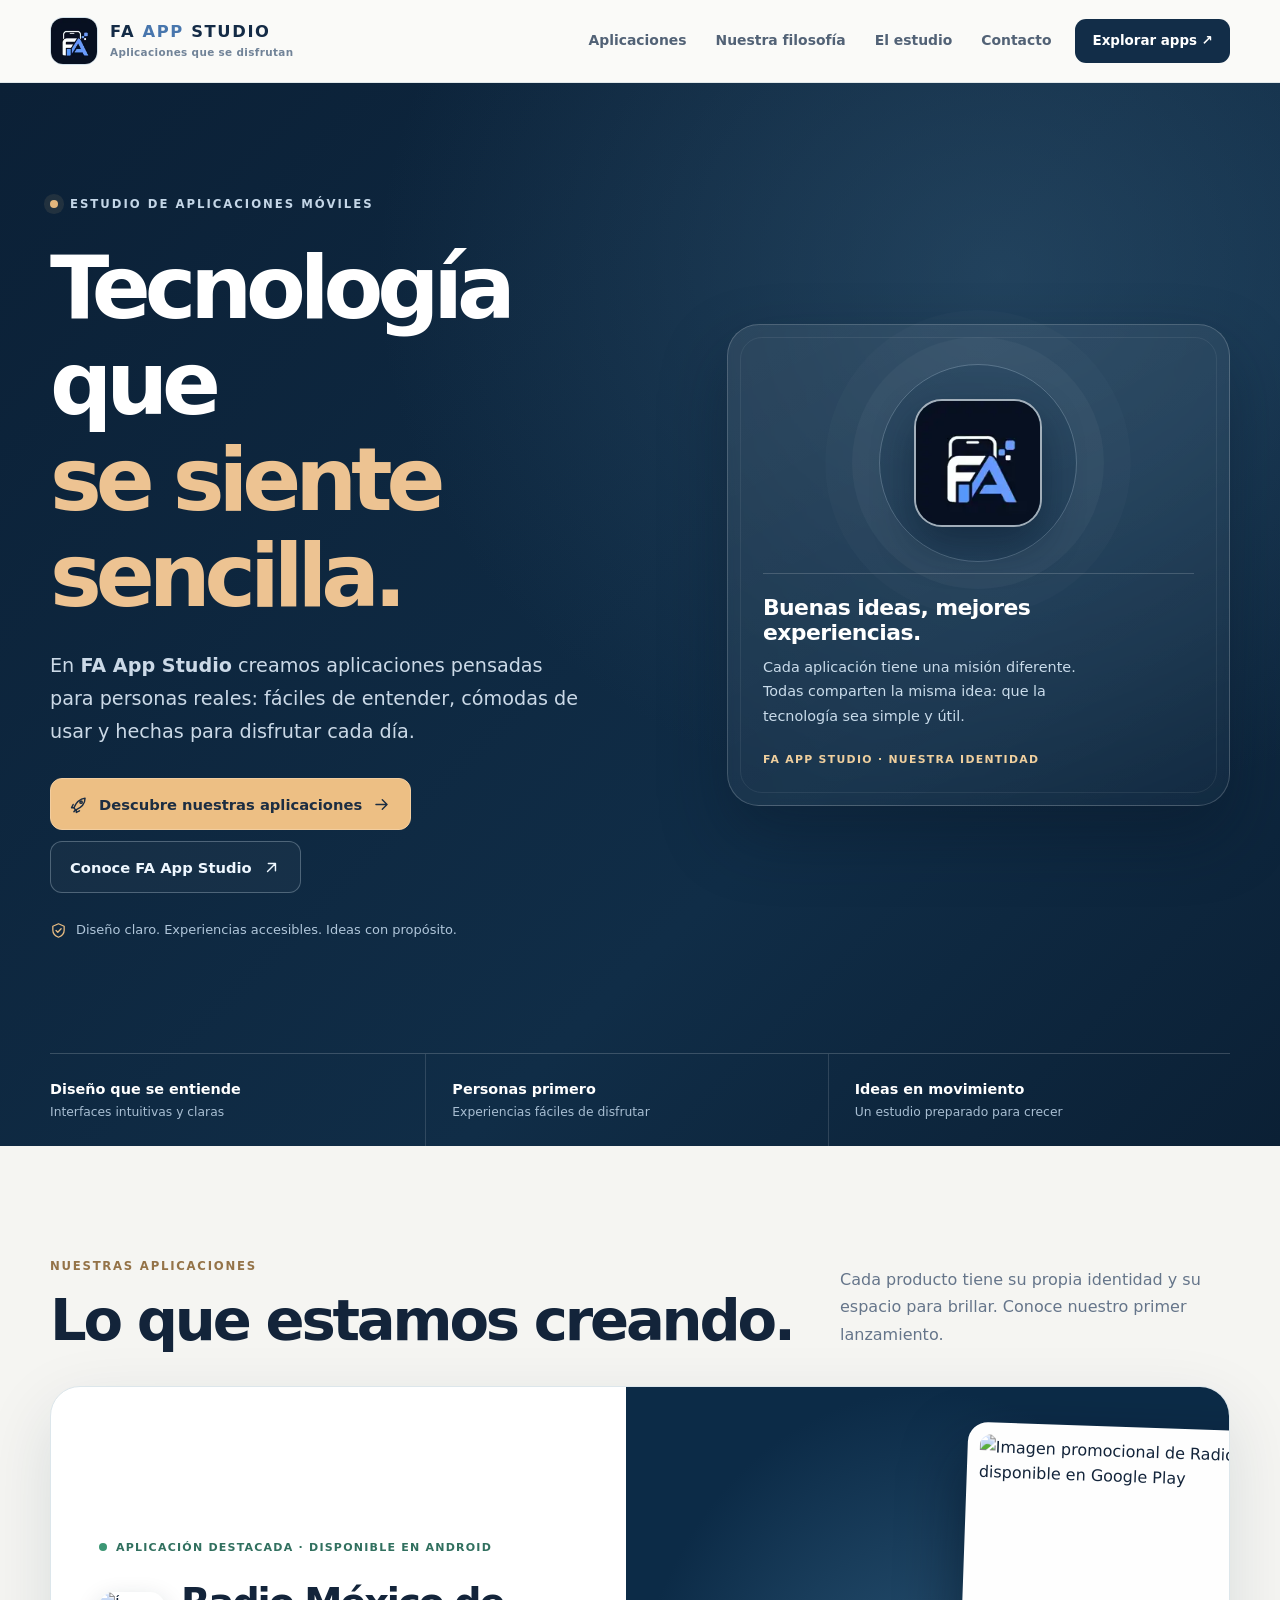
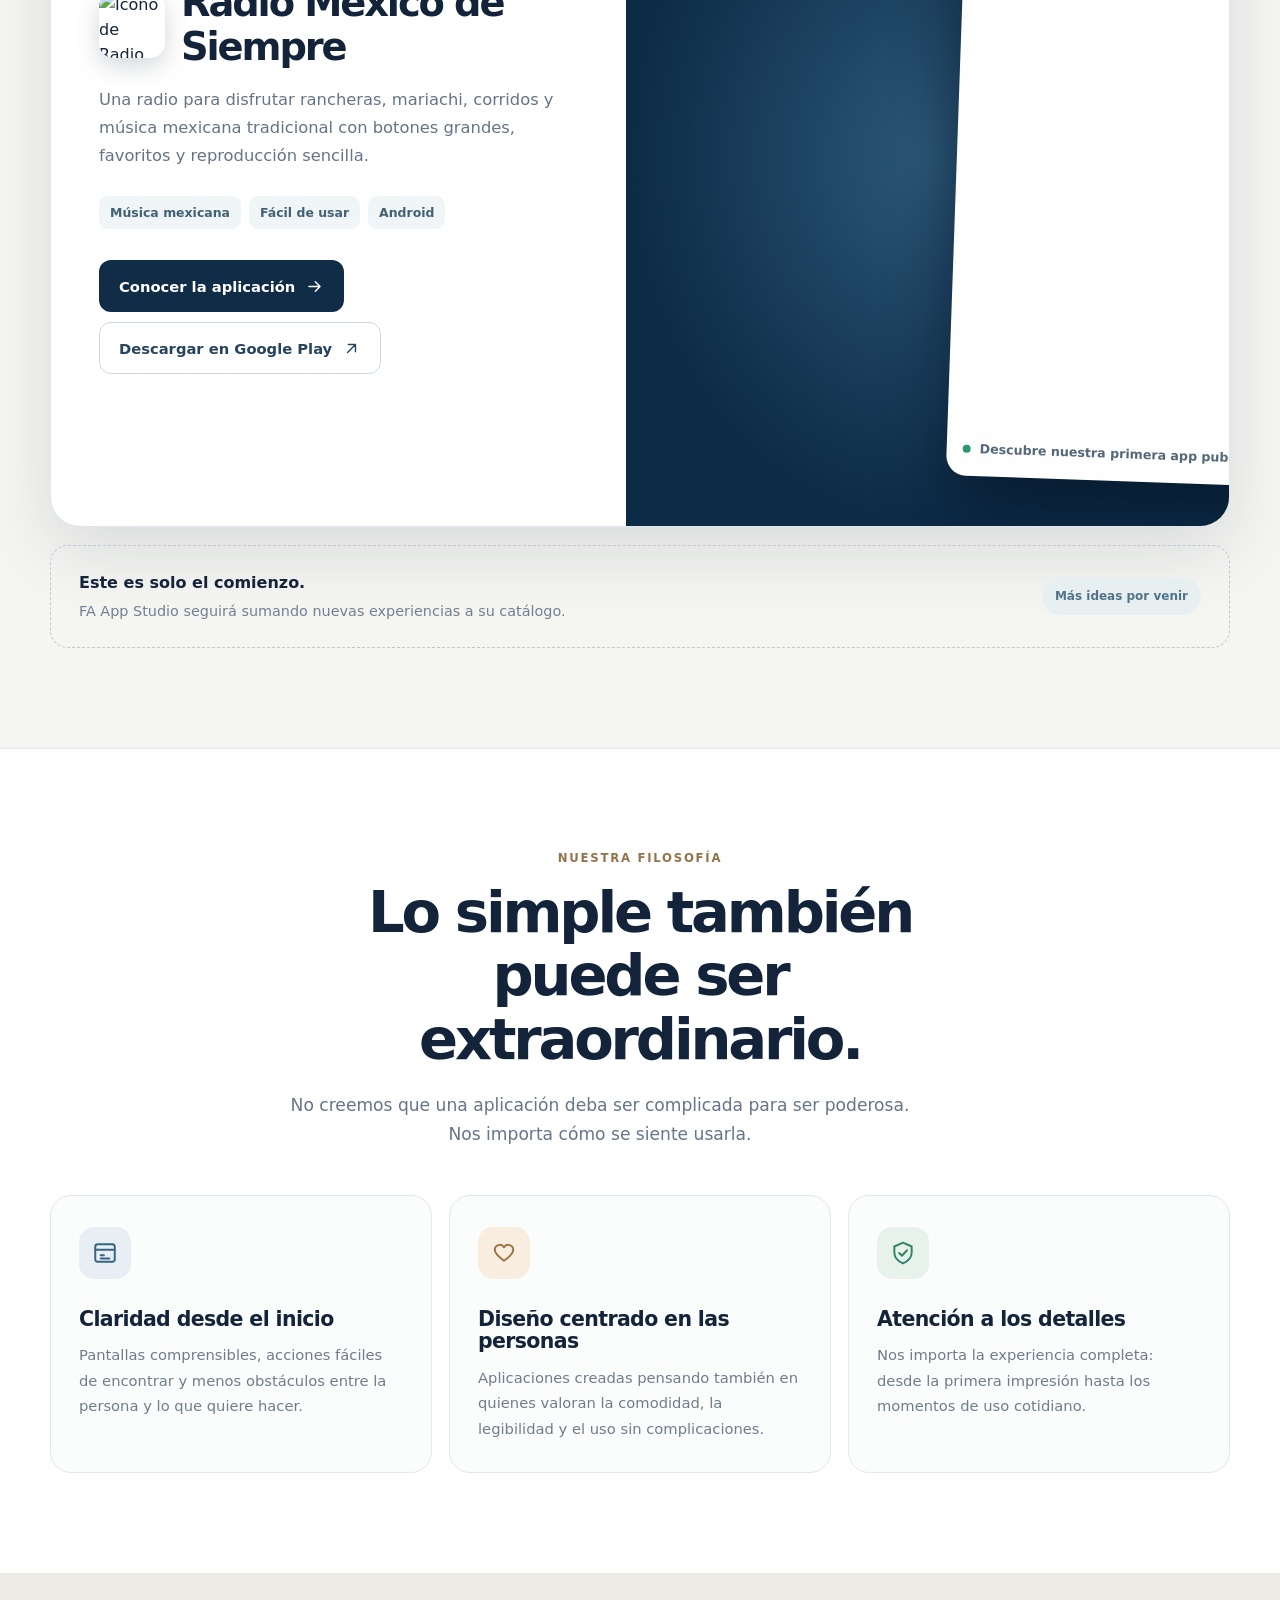
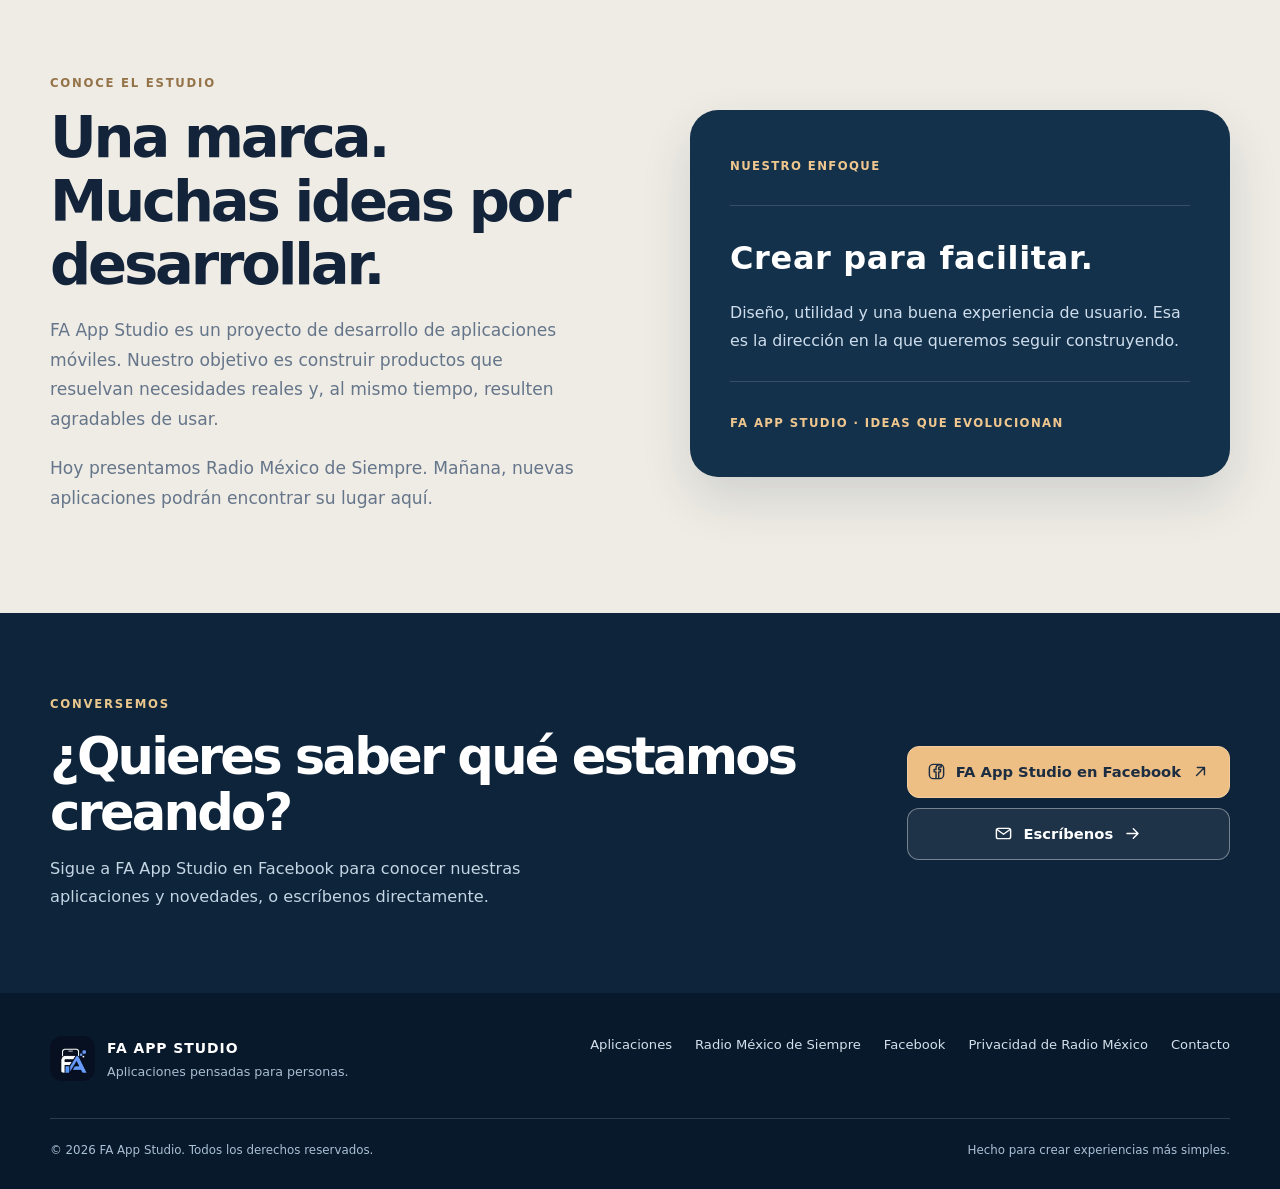
==== index.html @ 7099e883 "feat(brand): separate corporate FA App Studio homepage from dedicated Radio México landing" ====
<!doctype html>
<html lang="es">
<head>
<meta charset="utf-8">
<meta name="viewport" content="width=device-width,initial-scale=1">
<meta name="theme-color" content="#0b2036">
<meta name="color-scheme" content="light">
<meta name="robots" content="index,follow">
<meta name="author" content="FA App Studio">
<meta name="description" content="FA App Studio crea aplicaciones móviles sencillas, accesibles y útiles. Conoce nuestra marca y descubre Radio México de Siempre, nuestra primera aplicación destacada para Android.">
<meta name="keywords" content="FA App Studio, desarrollo de aplicaciones, aplicaciones Android, Radio México de Siempre, apps sencillas, diseño de aplicaciones">
<link rel="canonical" href="https://faappstudio.github.io/">
<link rel="icon" href="/assets/fa-app-studio-logo.webp" type="image/webp">
<link rel="preconnect" href="https://play-lh.googleusercontent.com" crossorigin>
<link rel="stylesheet" href="/assets/studio.css">
<meta property="og:type" content="website">
<meta property="og:site_name" content="FA App Studio">
<meta property="og:locale" content="es_CL">
<meta property="og:title" content="FA App Studio · Aplicaciones pensadas para personas">
<meta property="og:description" content="Creamos aplicaciones sencillas, útiles y agradables de usar. Descubre nuestro estudio y sus proyectos.">
<meta property="og:url" content="https://faappstudio.github.io/">
<meta property="og:image" content="https://faappstudio.github.io/assets/fa-app-studio-logo.webp">
<meta property="og:image:alt" content="Logo oficial de FA App Studio">
<meta name="twitter:card" content="summary">
<meta name="twitter:title" content="FA App Studio · Aplicaciones pensadas para personas">
<meta name="twitter:description" content="Aplicaciones móviles diseñadas para simplificar la vida. Conoce nuestros productos.">
<title>FA App Studio | Aplicaciones pensadas para personas</title>
<script type="application/ld+json">{"@context":"https://schema.org","@graph":[{"@type":"Organization","@id":"https://faappstudio.github.io/#organization","name":"FA App Studio","url":"https://faappstudio.github.io/","logo":"https://faappstudio.github.io/assets/fa-app-studio-logo.webp","email":"faappstudio@gmail.com","sameAs":["https://www.facebook.com/people/FA-App-Studio/61595522407823/"]},{"@type":"WebSite","name":"FA App Studio","url":"https://faappstudio.github.io/","publisher":{"@id":"https://faappstudio.github.io/#organization"}},{"@type":"MobileApplication","name":"Radio México de Siempre","url":"https://faappstudio.github.io/radio-mexico-de-siempre/","downloadUrl":"https://play.google.com/store/apps/details?id=cl.rancherasfacil.app","operatingSystem":"Android","applicationCategory":"MusicApplication","author":{"@id":"https://faappstudio.github.io/#organization"}}]}</script>
</head>
<body>
<a href="#contenido" class="skip">Saltar al contenido</a>
<header class="site-header">
  <div class="shell header-inner">
    <a class="brand" href="/" aria-label="FA App Studio, inicio">
      <img class="brand-icon" src="/assets/fa-app-studio-logo.webp" width="48" height="48" fetchpriority="high" alt="">
      <span class="brand-name">FA <b>APP</b> STUDIO<small>Aplicaciones que se disfrutan</small></span>
    </a>
    <nav class="menu" aria-label="Navegación principal">
      <a href="#aplicaciones">Aplicaciones</a><a href="#valores">Nuestra filosofía</a><a href="#estudio">El estudio</a><a href="#contacto">Contacto</a>
    </nav>
    <a class="header-button" href="#aplicaciones">Explorar apps ↗</a>
  </div>
</header>
<main id="contenido">
<section class="hero" aria-labelledby="hero-title">
  <div class="shell hero-grid">
    <div>
      <div class="eyebrow"><span aria-hidden="true"></span> ESTUDIO DE APLICACIONES MÓVILES</div>
      <h1 id="hero-title">Tecnología que <em>se siente sencilla.</em></h1>
      <p class="hero-lead">En <strong>FA App Studio</strong> creamos aplicaciones pensadas para personas reales: fáciles de entender, cómodas de usar y hechas para disfrutar cada día.</p>
      <div class="hero-buttons">
        <a class="button button-gold" href="#aplicaciones"><svg viewBox="0 0 24 24" aria-hidden="true" fill="none" stroke="currentColor" stroke-width="1.8" stroke-linecap="round" stroke-linejoin="round"><path d="M5 16c3-7 7-11 14-12 0 7-5 12-12 15L5 16Z"/><circle cx="14" cy="9" r="1.5"/><path d="m7 19-2 2M5 16 2 16l2-4m4 7 0 3 4-2"/></svg> Descubre nuestras aplicaciones <svg viewBox="0 0 24 24" aria-hidden="true" fill="none" stroke="currentColor" stroke-width="1.8" stroke-linecap="round" stroke-linejoin="round"><path d="M5 12h14m-6-6 6 6-6 6"/></svg></a>
        <a class="button button-ghost" href="#estudio">Conoce FA App Studio <svg viewBox="0 0 24 24" aria-hidden="true" fill="none" stroke="currentColor" stroke-width="1.8" stroke-linecap="round" stroke-linejoin="round"><path d="M7 17 17 7M8 7h9v9"/></svg></a>
      </div>
      <div class="hero-footnote"><svg viewBox="0 0 24 24" aria-hidden="true" fill="none" stroke="currentColor" stroke-width="1.8" stroke-linecap="round" stroke-linejoin="round"><path d="M12 2.5 20 6v5.5c0 4.5-3 7.9-8 10-5-2.1-8-5.5-8-10V6l8-3.5Z"/><path d="m8.5 12 2.5 2.5 4.7-5"/></svg> Diseño claro. Experiencias accesibles. Ideas con propósito.</div>
    </div>
    <div class="signature-card">
      <div class="signature-motif"><img src="/assets/fa-app-studio-logo.webp" width="128" height="128" alt="Logotipo oficial de FA App Studio"></div>
      <div class="signature-line"></div>
      <h2>Buenas ideas, mejores experiencias.</h2>
      <p>Cada aplicación tiene una misión diferente. Todas comparten la misma idea: que la tecnología sea simple y útil.</p>
      <span class="signature-label">FA APP STUDIO · NUESTRA IDENTIDAD</span>
    </div>
  </div>
  <div class="shell stats-bar" aria-label="Nuestra propuesta">
    <div class="stat"><b>Diseño que se entiende</b><small>Interfaces intuitivas y claras</small></div>
    <div class="stat"><b>Personas primero</b><small>Experiencias fáciles de disfrutar</small></div>
    <div class="stat"><b>Ideas en movimiento</b><small>Un estudio preparado para crecer</small></div>
  </div>
</section>
<section class="section" id="aplicaciones" aria-labelledby="apps-title">
  <div class="shell">
    <div class="apps-head">
      <div><span class="section-kicker">Nuestras aplicaciones</span><h2 class="section-title" id="apps-title">Lo que estamos creando.</h2></div>
      <p class="section-lead">Cada producto tiene su propia identidad y su espacio para brillar. Conoce nuestro primer lanzamiento.</p>
    </div>
    <article class="app-feature" aria-labelledby="radio-title">
      <div class="app-feature-copy">
        <span class="app-label">Aplicación destacada · Disponible en Android</span>
        <div class="app-heading"><img src="https://play-lh.googleusercontent.com/0Pzi9viFcpTtmi1oC8Kt0mcisMkskQ_d4C3DXLcQLcs7gzKYjn7hbidqSkML6eogBOApt_0C9tiRknqLq5o8=w240-h480-rw" width="66" height="66" alt="Ícono de Radio México de Siempre"><h3 id="radio-title">Radio México de Siempre</h3></div>
        <p>Una radio para disfrutar rancheras, mariachi, corridos y música mexicana tradicional con botones grandes, favoritos y reproducción sencilla.</p>
        <div class="app-tags"><span>Música mexicana</span><span>Fácil de usar</span><span>Android</span></div>
        <div class="app-actions">
          <a class="button button-dark" href="/radio-mexico-de-siempre/" aria-label="Conocer la página de Radio México de Siempre">Conocer la aplicación <svg viewBox="0 0 24 24" aria-hidden="true" fill="none" stroke="currentColor" stroke-width="1.8" stroke-linecap="round" stroke-linejoin="round"><path d="M5 12h14m-6-6 6 6-6 6"/></svg></a>
          <a class="button button-outline" href="https://play.google.com/store/apps/details?id=cl.rancherasfacil.app" target="_blank" rel="noopener noreferrer">Descargar en Google Play <svg viewBox="0 0 24 24" aria-hidden="true" fill="none" stroke="currentColor" stroke-width="1.8" stroke-linecap="round" stroke-linejoin="round"><path d="M7 17 17 7M8 7h9v9"/></svg></a>
        </div>
      </div>
      <div class="app-feature-media">
        <div class="app-screen">
          <img src="https://play-lh.googleusercontent.com/xFhhs1h_kBGgdxskFVnUC1KrjgUpOELKg52P15DSilA7-au7HioYkJybk9jdbbI28Is9GPd6T6lDofG9xXLcyA=w1052-h592-rw" alt="Imagen promocional de Radio México de Siempre disponible en Google Play" width="1052" height="592">
          <div class="app-screen-bottom"><span aria-hidden="true"></span><p>Descubre nuestra primera app publicada</p></div>
        </div>
      </div>
    </article>
    <div class="portfolio-next"><div><strong>Este es solo el comienzo.</strong><p>FA App Studio seguirá sumando nuevas experiencias a su catálogo.</p></div><span>Más ideas por venir</span></div>
  </div>
</section>
<section class="section values" id="valores" aria-labelledby="values-title">
  <div class="shell">
    <div class="values-head"><span class="section-kicker">Nuestra filosofía</span><h2 class="section-title" id="values-title">Lo simple también puede ser extraordinario.</h2><p class="section-lead">No creemos que una aplicación deba ser complicada para ser poderosa. Nos importa cómo se siente usarla.</p></div>
    <div class="value-grid">
      <article class="value"><span class="value-icon"><svg viewBox="0 0 24 24" aria-hidden="true" fill="none" stroke="currentColor" stroke-width="1.8" stroke-linecap="round" stroke-linejoin="round"><rect x="3" y="4" width="18" height="16" rx="2.3"/><path d="M3 9h18M8 14h3m-3 3h8"/></svg></span><h3>Claridad desde el inicio</h3><p>Pantallas comprensibles, acciones fáciles de encontrar y menos obstáculos entre la persona y lo que quiere hacer.</p></article>
      <article class="value"><span class="value-icon"><svg viewBox="0 0 24 24" aria-hidden="true" fill="none" stroke="currentColor" stroke-width="1.8" stroke-linecap="round" stroke-linejoin="round"><path d="M20.5 9.1c0 4.2-8.5 10-8.5 10S3.5 13.3 3.5 9.1a4.6 4.6 0 0 1 8.5-2.4 4.6 4.6 0 0 1 8.5 2.4Z"/></svg></span><h3>Diseño centrado en las personas</h3><p>Aplicaciones creadas pensando también en quienes valoran la comodidad, la legibilidad y el uso sin complicaciones.</p></article>
      <article class="value"><span class="value-icon"><svg viewBox="0 0 24 24" aria-hidden="true" fill="none" stroke="currentColor" stroke-width="1.8" stroke-linecap="round" stroke-linejoin="round"><path d="M12 2.5 20 6v5.5c0 4.5-3 7.9-8 10-5-2.1-8-5.5-8-10V6l8-3.5Z"/><path d="m8.5 12 2.5 2.5 4.7-5"/></svg></span><h3>Atención a los detalles</h3><p>Nos importa la experiencia completa: desde la primera impresión hasta los momentos de uso cotidiano.</p></article>
    </div>
  </div>
</section>
<section class="section about" id="estudio" aria-labelledby="about-title">
  <div class="shell about-grid">
    <div>
      <span class="section-kicker">Conoce el estudio</span>
      <h2 class="section-title" id="about-title">Una marca. Muchas ideas por desarrollar.</h2>
      <p class="section-lead">FA App Studio es un proyecto de desarrollo de aplicaciones móviles. Nuestro objetivo es construir productos que resuelvan necesidades reales y, al mismo tiempo, resulten agradables de usar.</p>
      <p class="section-lead">Hoy presentamos Radio México de Siempre. Mañana, nuevas aplicaciones podrán encontrar su lugar aquí.</p>
    </div>
    <div class="about-panel"><small>NUESTRO ENFOQUE</small><hr><strong>Crear para facilitar.</strong><p>Diseño, utilidad y una buena experiencia de usuario. Esa es la dirección en la que queremos seguir construyendo.</p><hr><small>FA APP STUDIO · IDEAS QUE EVOLUCIONAN</small></div>
  </div>
</section>
<section class="contact" id="contacto" aria-labelledby="contact-title">
  <div class="shell contact-grid">
    <div><span class="section-kicker">Conversemos</span><h2 class="section-title" id="contact-title">¿Quieres saber qué estamos creando?</h2><p>Sigue a FA App Studio en Facebook para conocer nuestras aplicaciones y novedades, o escríbenos directamente.</p></div>
    <div class="contact-actions">
      <a class="button button-gold" href="https://www.facebook.com/people/FA-App-Studio/61595522407823/" target="_blank" rel="noopener noreferrer"><svg viewBox="0 0 24 24" aria-hidden="true" fill="none" stroke="currentColor" stroke-width="1.8" stroke-linecap="round" stroke-linejoin="round"><rect x="3" y="3" width="18" height="18" rx="5"/><path d="M14.8 20v-7.5h2l.4-3h-2.4V8c0-1.1.35-1.7 1.7-1.7H18V3.8a16 16 0 0 0-2.4-.2c-2.5 0-4.2 1.5-4.2 4.3v1.6H9v3h2.4V20"/></svg> FA App Studio en Facebook <svg viewBox="0 0 24 24" aria-hidden="true" fill="none" stroke="currentColor" stroke-width="1.8" stroke-linecap="round" stroke-linejoin="round"><path d="M7 17 17 7M8 7h9v9"/></svg></a>
      <a class="button button-facebook" href="mailto:faappstudio@gmail.com"><svg viewBox="0 0 24 24" aria-hidden="true" fill="none" stroke="currentColor" stroke-width="1.8" stroke-linecap="round" stroke-linejoin="round"><rect x="3" y="5.5" width="18" height="13" rx="2.5"/><path d="m3.8 7 8.2 6 8.2-6"/></svg> Escríbenos <svg viewBox="0 0 24 24" aria-hidden="true" fill="none" stroke="currentColor" stroke-width="1.8" stroke-linecap="round" stroke-linejoin="round"><path d="M5 12h14m-6-6 6 6-6 6"/></svg></a>
    </div>
  </div>
</section>
</main>
<footer class="footer">
  <div class="shell">
    <div class="footer-top">
      <div class="footer-ident"><img src="/assets/fa-app-studio-logo.webp" width="45" height="45" alt=""><div><strong>FA APP STUDIO</strong><p>Aplicaciones pensadas para personas.</p></div></div>
      <nav class="footer-nav" aria-label="Enlaces del sitio">
        <a href="#aplicaciones">Aplicaciones</a>
        <a href="/radio-mexico-de-siempre/">Radio México de Siempre</a>
        <a href="https://www.facebook.com/people/FA-App-Studio/61595522407823/" target="_blank" rel="noopener noreferrer">Facebook</a>
        <a href="/privacy.html">Privacidad de Radio México</a>
        <a href="mailto:faappstudio@gmail.com">Contacto</a>
      </nav>
    </div>
    <div class="footer-bottom"><span>© 2026 FA App Studio. Todos los derechos reservados.</span><span>Hecho para crear experiencias más simples.</span></div>
  </div>
</footer>
</body>
</html>
---- assets/studio.css ----
:root{--ink:#13243a;--ink2:#334b64;--muted:#65758a;--cream:#f5f5f2;--white:#fff;--deep:#0b2036;--deep2:#102e4b;--stroke:#dce5ea;--teal:#4a9d8d;--gold:#e3b67d;--shadow:0 24px 70px rgba(15,41,67,.12);font-family:Inter,ui-sans-serif,system-ui,-apple-system,BlinkMacSystemFont,"Segoe UI",sans-serif;color-scheme:light}
*{box-sizing:border-box}html{scroll-behavior:smooth;scroll-padding-top:95px}body{margin:0;background:var(--cream);color:var(--ink);line-height:1.58;-webkit-font-smoothing:antialiased}
a{color:inherit}button,a{touch-action:manipulation;-webkit-tap-highlight-color:transparent}a:focus-visible,button:focus-visible{outline:3px solid #e1aa52;outline-offset:4px}img,svg{max-width:100%;display:block}button{font:inherit}
h1,h2,h3,p{margin:0}h1,h2,h3{line-height:1.1;letter-spacing:-.055em} .shell{width:min(1180px,calc(100% - 48px));margin-inline:auto}
.skip{position:fixed;top:-100px;left:15px;padding:12px 16px;z-index:1000;background:white;border-radius:12px}.skip:focus{top:15px}
.site-header{background:rgba(250,250,248,.94);position:sticky;top:0;z-index:40;border-bottom:1px solid #e0e7e9;backdrop-filter:blur(18px)}
.header-inner{height:82px;display:flex;align-items:center;gap:24px}.brand{display:flex;align-items:center;gap:12px;text-decoration:none}.brand-icon{width:48px;height:48px;flex:0 0 48px;border-radius:13px;border:1px solid #d2e0e9;object-fit:cover}
.brand-name{font-weight:900;letter-spacing:.10em;font-size:1.02rem;line-height:1;color:#142b46;white-space:nowrap}.brand-name b{color:#4876ad}.brand-name small{display:block;font-size:.65rem;letter-spacing:.035em;color:#718398;font-weight:650;margin-top:7px}
.menu{display:flex;align-items:center;margin-left:auto;gap:29px}.menu a{text-decoration:none;color:#526276;font-size:.87rem;font-weight:700;white-space:nowrap}.menu a:hover{color:#1c507e}
.header-button{border-radius:11px;background:#122d48;color:#fff;text-decoration:none;padding:11px 17px;font-weight:760;font-size:.84rem;white-space:nowrap;transition:background .18s}.header-button:hover{background:#305578}
.hero{background:radial-gradient(ellipse at 78% 18%,#365c797a,transparent 44%),linear-gradient(135deg,#0b2036,#102d47 65%,#0b2035);color:#fff;overflow:hidden}
.hero-grid{display:grid;grid-template-columns:minmax(0,1.1fr) minmax(0,.9fr);align-items:center;gap:62px;padding-block:107px 112px}
.eyebrow{display:inline-flex;align-items:center;gap:12px;color:#c4d6e7;font-size:.73rem;font-weight:830;letter-spacing:.17em;text-transform:uppercase}.eyebrow span{width:8px;height:8px;border-radius:50%;background:var(--gold);box-shadow:0 0 0 6px #e3b67d1a}
.hero h1{font-size:clamp(3.55rem,6.8vw,6.7rem);letter-spacing:-.07em;margin:26px 0 25px;max-width:730px}
.hero h1 em{display:block;color:#edc392;font-style:normal}
.hero-lead{font-size:clamp(1.05rem,1.8vw,1.2rem);color:#cbd9e7;line-height:1.72;max-width:540px}
.hero-buttons{display:flex;flex-wrap:wrap;align-items:center;gap:11px;margin-top:30px}
.button{display:inline-flex;align-items:center;justify-content:center;gap:10px;padding:12px 19px;min-height:52px;border-radius:12px;text-decoration:none;font-weight:760;font-size:.92rem;transition:transform .18s,background .18s,border-color .18s;border:1px solid transparent;cursor:pointer}
.button:hover{transform:translateY(-2px)}.button svg{width:19px;height:19px;flex:none}
.button-gold{background:#edbf84;color:#1c2d42;border-color:#f2cd9f}.button-gold:hover{background:#ffcf94}
.button-ghost{background:#ffffff09;border-color:#bfd0dd54;color:#eef7ff}.button-ghost:hover{background:#ffffff16}
.hero-footnote{display:flex;gap:9px;align-items:center;color:#b0c6da;font-size:.81rem;margin-top:27px}.hero-footnote svg{width:17px;height:17px;color:#e8bc82}
.signature-card{position:relative;padding:35px;background:linear-gradient(152deg,#ffffff15,#ffffff06);border:1px solid #ffffff30;border-radius:32px;box-shadow:0 30px 65px #07142660;backdrop-filter:blur(3px)}
.signature-card:before{content:"";pointer-events:none;position:absolute;inset:12px;border:1px solid #ffffff12;border-radius:22px}
.signature-motif{height:205px;display:grid;place-items:center;position:relative;isolation:isolate}
.signature-motif:before,.signature-motif:after{content:"";position:absolute;width:196px;height:196px;border:1px solid #b4c8da55;border-radius:50%;z-index:-1;box-shadow:0 0 0 27px #ffffff09,0 0 0 54px #ffffff04}
.signature-motif:after{width:120px;height:120px;box-shadow:none;border-color:#acc6d340}
.signature-motif img{height:128px;width:128px;object-fit:cover;border-radius:28px;box-shadow:0 18px 40px #04142777;border:2px solid #ffffff91}
.signature-line{height:1px;background:#ffffff2b;margin:8px 0 22px}
.signature-card h2{font-size:1.37rem;letter-spacing:-.025em}
.signature-card p{color:#c9dbea;font-size:.9rem;max-width:330px;line-height:1.7;margin-top:10px}
.signature-label{display:inline-block;margin-top:23px;color:#efcf9e;font-weight:850;font-size:.68rem;letter-spacing:.12em}
.stats-bar{border-top:1px solid #ffffff2e;display:flex;gap:0}
.stat{flex:1;padding:24px 26px;border-right:1px solid #ffffff23}
.stat:first-child{padding-left:0}.stat:last-child{border:0}
.stat b{font-size:.9rem;color:#fff;display:block}.stat small{font-size:.77rem;color:#a8bed2;display:block;margin-top:2px}
.section{padding-block:100px}
.section-kicker{display:block;font-size:.73rem;color:#947348;text-transform:uppercase;letter-spacing:.15em;font-weight:850;margin-bottom:14px}
.section-title{font-size:clamp(2.3rem,4.5vw,3.8rem);max-width:760px}
.section-lead{font-size:1.07rem;color:var(--muted);line-height:1.72;max-width:620px;margin-top:20px}
.apps-head{display:flex;justify-content:space-between;align-items:end;gap:30px;margin-bottom:33px}
.apps-head .section-lead{max-width:390px;font-size:1rem;margin-bottom:4px}
.app-feature{display:grid;grid-template-columns:minmax(0,1fr) minmax(0,1.05fr);gap:0;background:#fff;border:1px solid #dce6eb;border-radius:30px;overflow:hidden;box-shadow:var(--shadow)}
.app-feature-copy{padding:57px 48px;display:flex;flex-direction:column;justify-content:center;min-width:0}
.app-label{display:inline-flex;align-items:center;gap:9px;color:#31705f;font-weight:850;text-transform:uppercase;letter-spacing:.11em;font-size:.69rem;margin-bottom:25px}
.app-label:before{content:"";width:8px;height:8px;border-radius:50%;background:#3c9674}
.app-heading{display:flex;align-items:center;gap:16px;margin-bottom:18px}
.app-heading img{width:66px;height:66px;object-fit:cover;border-radius:15px;flex:none;box-shadow:0 8px 24px #0c24302f}
.app-heading h3{font-size:clamp(1.8rem,3vw,2.55rem);line-height:1.13}
.app-feature-copy>p{max-width:460px;color:#647487;line-height:1.73;font-size:1.02rem}
.app-tags{display:flex;flex-wrap:wrap;gap:8px;margin-top:25px}
.app-tags span{display:inline-flex;align-items:center;padding:7px 11px;border-radius:9px;background:#f0f5f7;color:#426174;font-size:.78rem;font-weight:700}
.app-actions{display:flex;align-items:center;flex-wrap:wrap;gap:10px;margin-top:31px}
.button-dark{background:#112c47;color:white}.button-dark:hover{background:#284e70}
.button-outline{background:white;border-color:#cad8df;color:#27435e}.button-outline:hover{background:#eef4f7}
.app-feature-media{background:radial-gradient(ellipse at center,#2b5677 1%,#0c2b47 70%);padding:43px;display:grid;place-items:center;min-width:0}
.app-screen{background:#fefefe;padding:12px 12px 17px;border-radius:20px;box-shadow:0 30px 60px #030d1b80;width:min(100%,500px);transform:rotate(2deg)}
.app-screen img{width:100%;aspect-ratio:16/9;object-fit:cover;border-radius:12px}
.app-screen-bottom{display:flex;align-items:center;gap:9px;padding:13px 4px 0}
.app-screen-bottom span{width:8px;height:8px;border-radius:50%;background:#2a9972}
.app-screen-bottom p{font-size:.79rem;color:#53687b;font-weight:720}
.portfolio-next{border:1px dashed #becad2;border-radius:18px;margin-top:18px;padding:24px 28px;display:flex;justify-content:space-between;gap:30px;align-items:center}
.portfolio-next strong{font-size:1rem}.portfolio-next p{font-size:.9rem;color:#718092;margin-top:4px}
.portfolio-next>span{font-size:.75rem;color:#51738a;background:#e8eff1;padding:9px 13px;border-radius:100px;font-weight:800;white-space:nowrap}
.values{background:#fff;border-top:1px solid #e4e9eb;border-bottom:1px solid #e4e9eb}
.values-head{text-align:center;max-width:700px;margin:0 auto 45px}.values-head .section-title{margin-inline:auto}
.value-grid{display:grid;grid-template-columns:repeat(3,minmax(0,1fr));gap:17px}
.value{border:1px solid #e2e8eb;border-radius:21px;padding:31px 28px;background:#fbfcfc}
.value-icon{display:grid;place-items:center;width:52px;height:52px;border-radius:15px;background:#e7eff4;color:#386484;margin-bottom:29px}.value:nth-child(2) .value-icon{background:#f8eddf;color:#9b7443}.value:nth-child(3) .value-icon{background:#e7f2ed;color:#2f8266}
.value-icon svg{width:26px;height:26px}
.value h3{font-size:1.28rem;letter-spacing:-.03em;margin-bottom:12px}.value p{color:#6e7d8b;font-size:.92rem;line-height:1.72}
.about{background:#efece5}
.about-grid{display:grid;grid-template-columns:1fr 1fr;gap:100px;align-items:center}
.about .section-lead{max-width:540px}
.about-panel{border-radius:28px;background:#14314c;color:#fff;overflow:hidden;padding:42px 40px;box-shadow:0 22px 50px #17354a24}
.about-panel strong{font-size:2rem;letter-spacing:.02em;display:block;margin-bottom:16px}
.about-panel p{font-size:.99rem;color:#cedeec;line-height:1.75}
.about-panel hr{border:0;height:1px;background:#ffffff25;margin:27px 0}
.about-panel small{font-size:.73rem;letter-spacing:.12em;color:#efc78e;font-weight:820}
.contact{background:#0d243b;color:#fff;padding-block:82px}
.contact-grid{display:flex;justify-content:space-between;gap:34px;align-items:center}
.contact .section-kicker{color:#eac78c}
.contact .section-title{font-size:clamp(2.1rem,4vw,3.2rem)}
.contact p{max-width:510px;font-size:1.01rem;color:#c4d5e3;line-height:1.72;margin-top:15px}
.contact-actions{display:grid;gap:10px;min-width:255px}
.button-facebook{border-color:#ffffff63;background:#ffffff12;color:white}.button-facebook:hover{background:#ffffff20}
.footer{background:#08192c;color:#aac0d4;padding:42px 0 29px}
.footer-top{display:flex;gap:40px;justify-content:space-between;align-items:start}
.footer-ident{display:flex;align-items:center;gap:12px}
.footer-ident img{width:45px;height:45px;border-radius:12px}
.footer-ident strong{color:white;letter-spacing:.07em;font-size:.87rem}
.footer-ident p{font-size:.79rem;color:#a9bdd1;margin-top:2px}
.footer-nav{display:flex;flex-wrap:wrap;gap:13px 23px}
.footer-nav a{font-size:.82rem;text-decoration:none;color:#d4e0eb}.footer-nav a:hover{text-decoration:underline}
.footer-bottom{margin-top:36px;padding-top:22px;border-top:1px solid #ffffff25;font-size:.74rem;display:flex;justify-content:space-between;gap:15px}
@media(max-width:1040px){.menu{gap:16px}.hero-grid{gap:35px}.hero h1{font-size:clamp(3.45rem,6vw,5.7rem)}.app-feature-copy{padding:45px 35px}.about-grid{gap:45px}}
@media(max-width:780px){.shell{width:min(100% - 34px,690px)}.header-inner{height:74px}.menu{display:none}.header-button{margin-left:auto}.hero-grid{grid-template-columns:1fr;gap:45px;padding-block:78px 66px}.hero h1{font-size:clamp(3.6rem,8.7vw,5.5rem)}.signature-card{max-width:520px;width:100%;margin-inline:auto}.stats-bar{flex-wrap:wrap}.stat{min-width:33.333%;padding:20px 12px}.section{padding-block:77px}.apps-head{display:block}.apps-head .section-lead{max-width:none}.app-feature{grid-template-columns:1fr}.app-feature-copy{padding:40px}.app-feature-media{padding:35px;order:-1}.value-grid{grid-template-columns:1fr}.value{padding:25px}.value-icon{margin-bottom:19px}.about-grid{grid-template-columns:1fr}.contact-grid{display:block}.contact-actions{display:flex;flex-wrap:wrap;margin-top:28px}.footer-top{display:block}.footer-nav{margin-top:24px}}
@media(max-width:520px){.header-button{font-size:.76rem;padding:10px 12px}.brand-name{font-size:.88rem}.brand-name small{font-size:.58rem}.brand-icon{width:43px;height:43px;flex-basis:43px}.hero-grid{padding-block:64px 54px}.hero h1{font-size:clamp(3.22rem,12.4vw,4.7rem);margin-top:22px}.hero-lead{font-size:1.02rem}.hero-buttons{display:grid;grid-template-columns:1fr}.hero-buttons .button{justify-content:center}.signature-card{padding:25px;border-radius:23px}.signature-motif{height:165px}.signature-motif img{width:110px;height:110px}.signature-motif:before{width:160px;height:160px}.signature-motif:after{width:100px;height:100px}.stat{min-width:100%;padding:12px 0;border-right:0;border-bottom:1px solid #ffffff1b}.stat:last-child{border-bottom:0}.section-title{font-size:clamp(2.15rem,8.3vw,3rem)}.app-feature-copy{padding:29px 23px}.app-feature-media{padding:25px}.app-heading{align-items:flex-start}.app-heading img{width:54px;height:54px}.app-heading h3{font-size:1.7rem}.app-actions{display:grid;grid-template-columns:1fr}.app-actions .button{width:100%}.portfolio-next{display:block;padding:22px}.portfolio-next>span{display:inline-block;margin-top:14px}.about-panel{padding:27px 25px}.contact-actions{display:grid}.contact-actions .button{justify-content:center}.footer-bottom{display:block}.footer-bottom span{display:block;margin-bottom:5px}}
@media(prefers-reduced-motion:reduce){html{scroll-behavior:auto}*,*:before,*:after{transition-duration:0s!important;animation-duration:0s!important}}
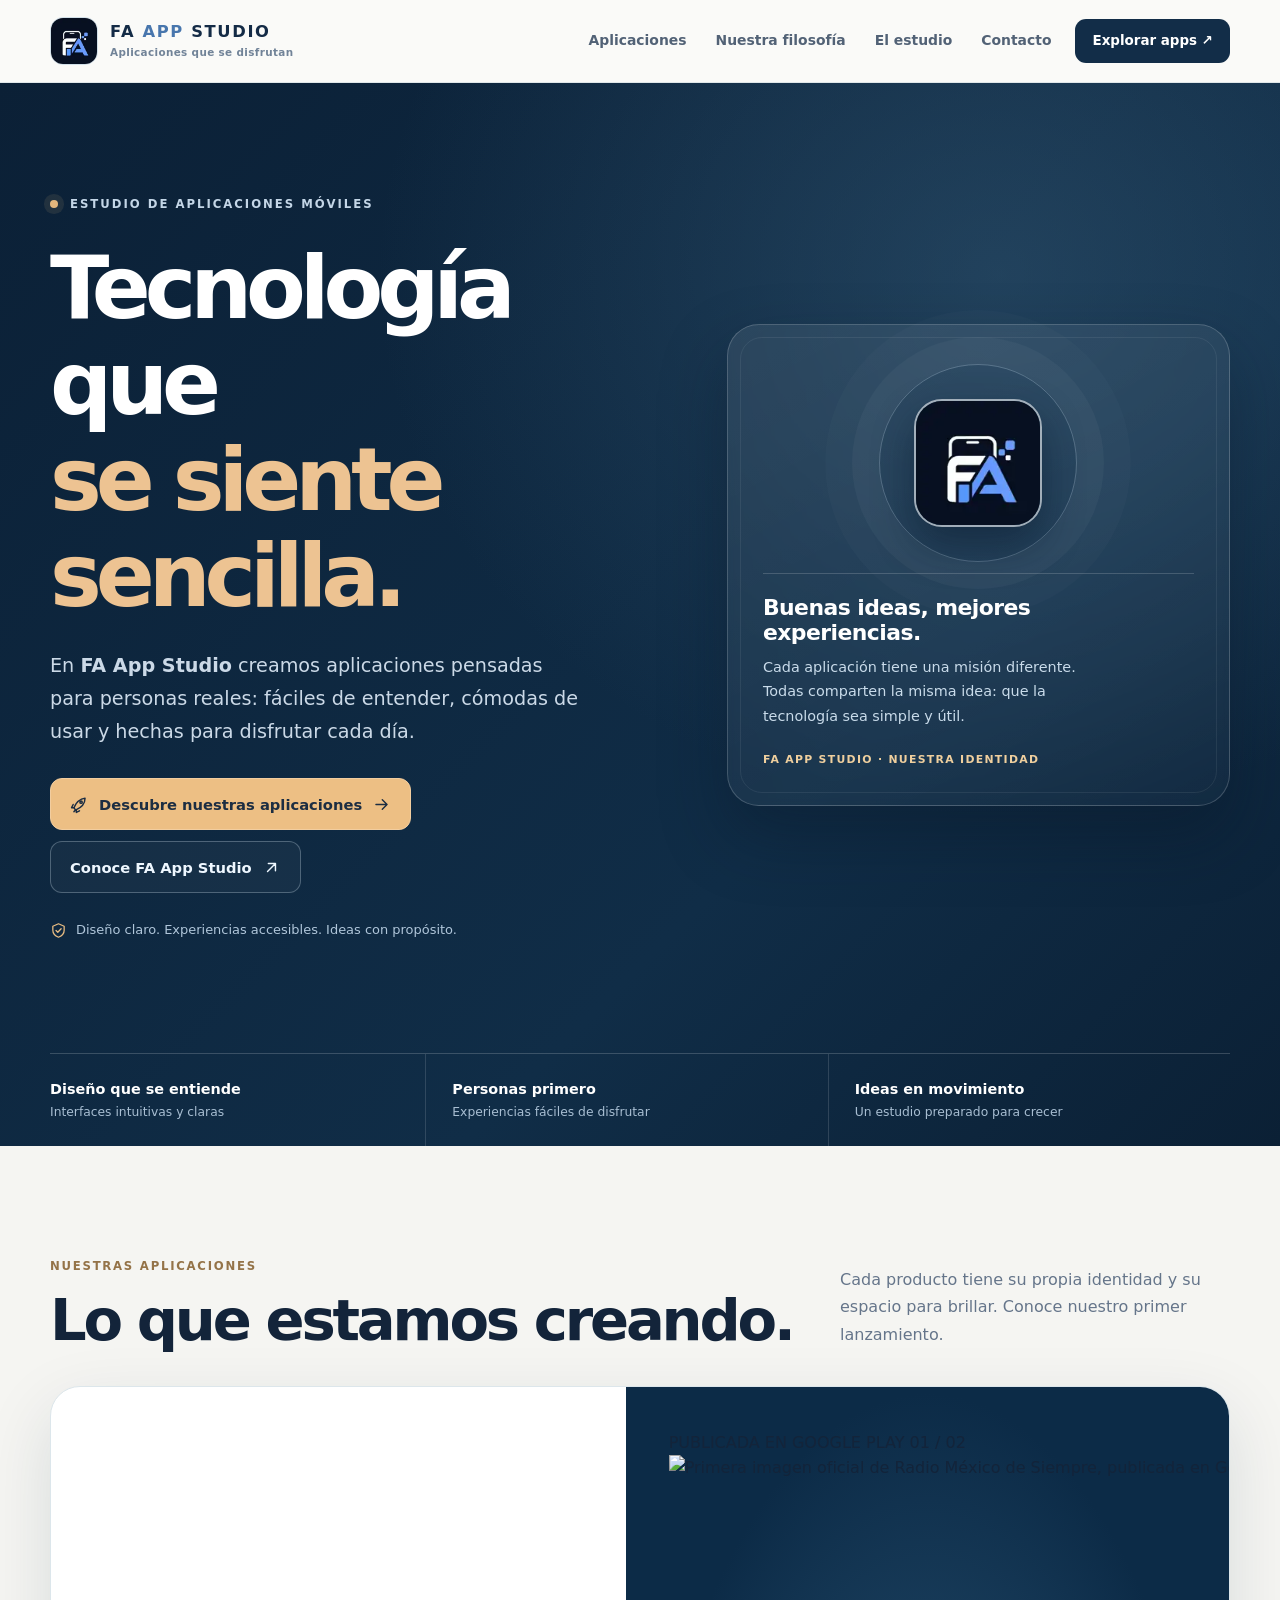
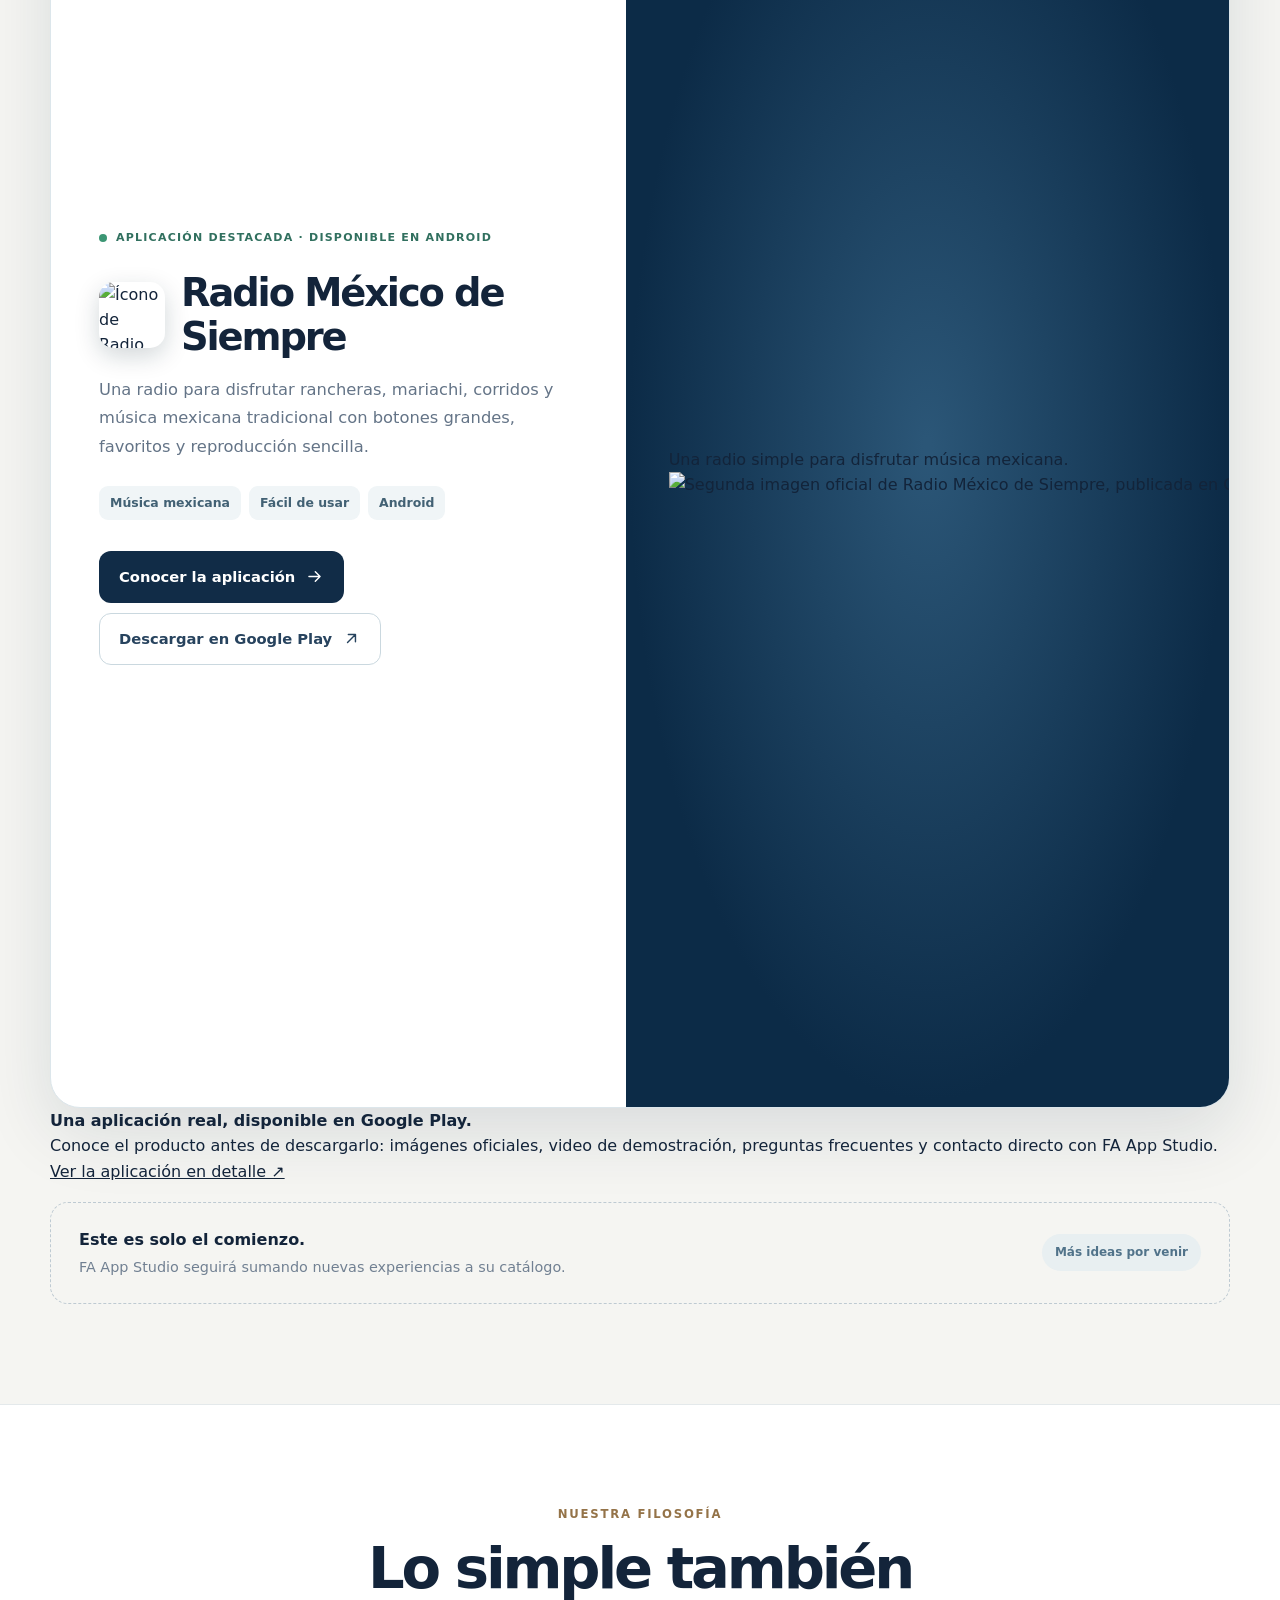
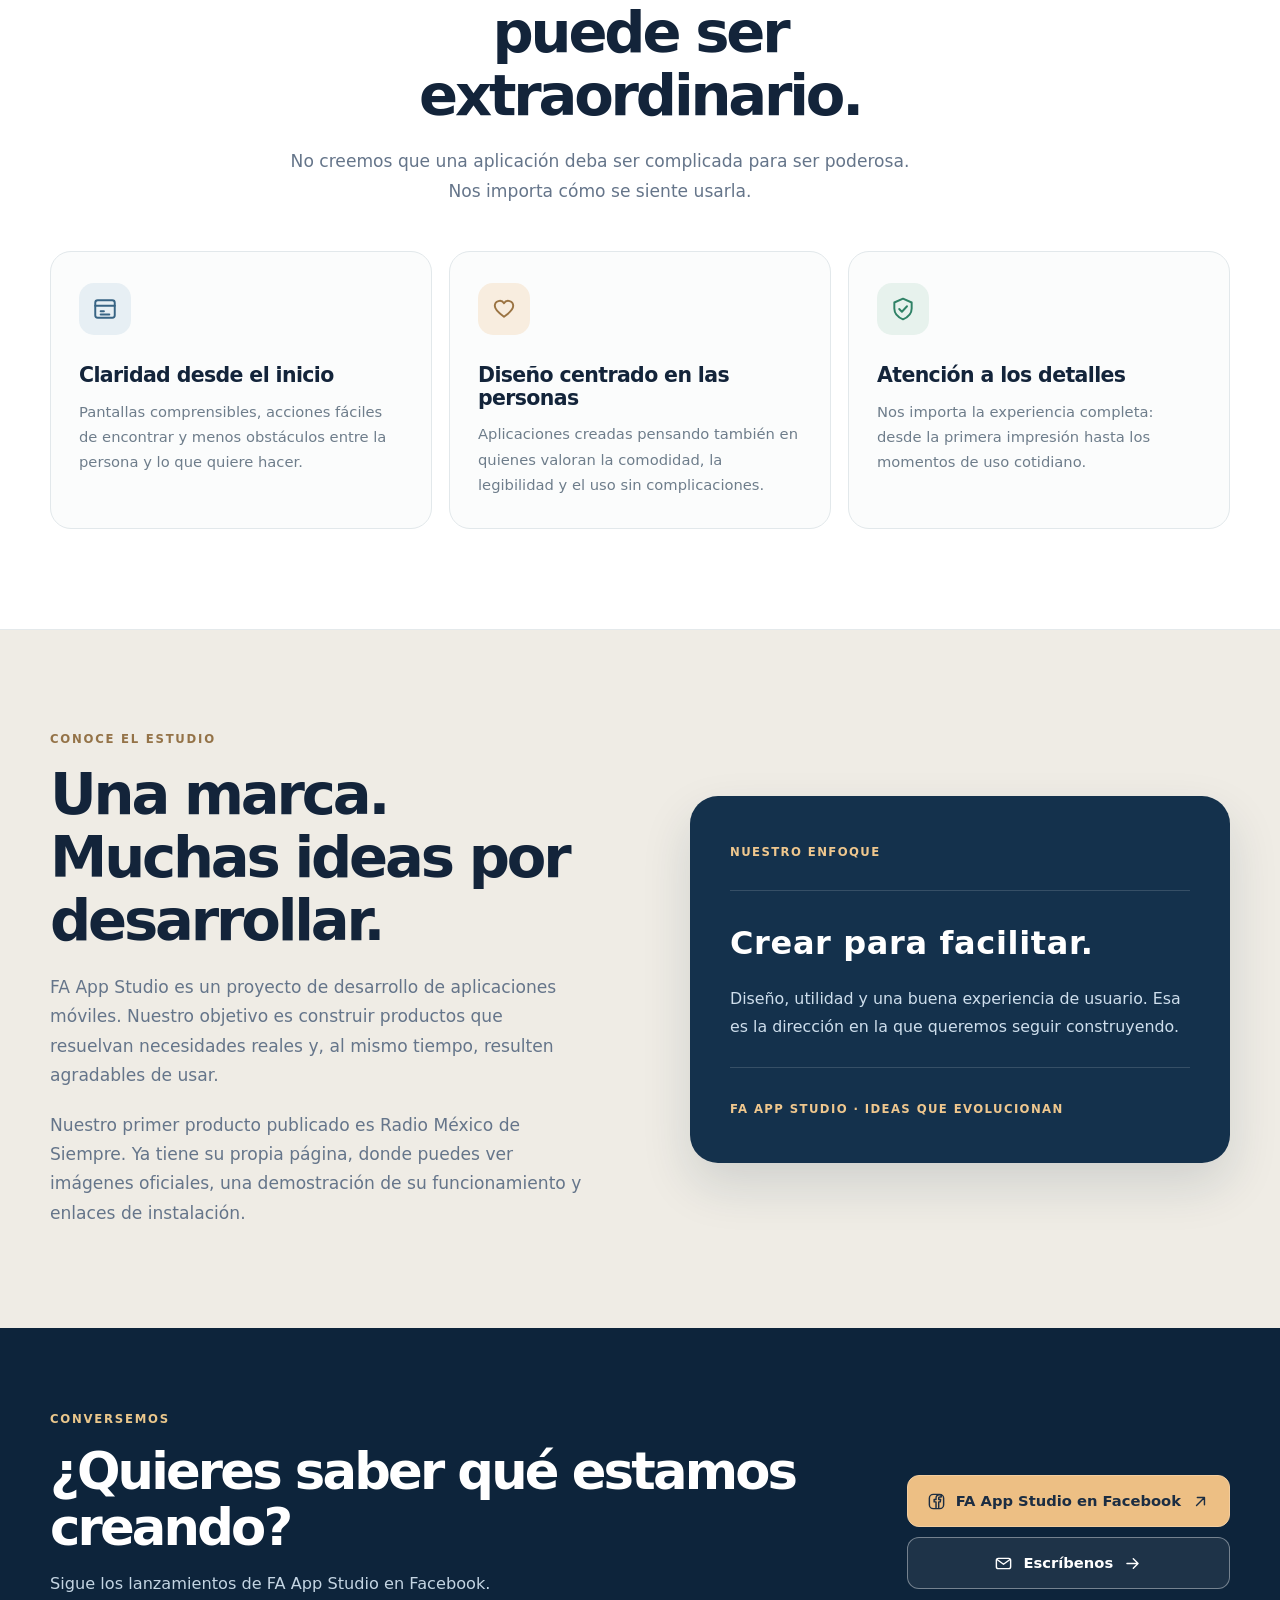
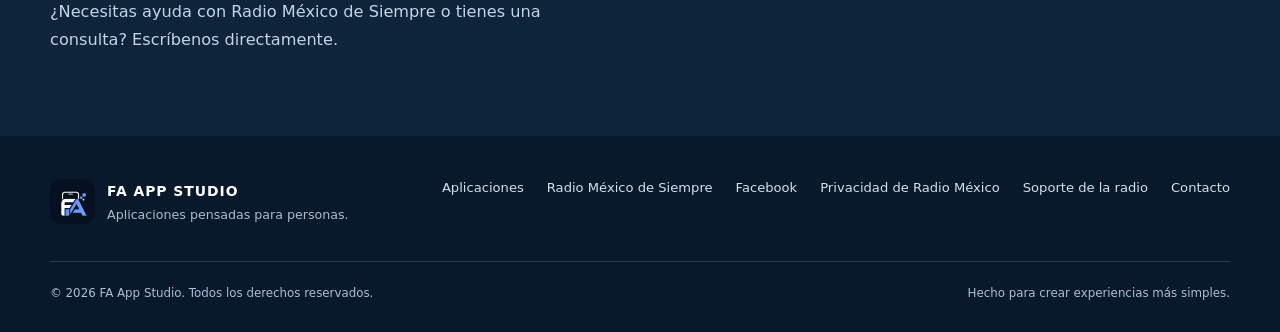
==== commit 1da26c79: "feat(studio): improve app showcase with real Play images, trust signals and expandable catalog" ====
--- a/index.html
+++ b/index.html
@@ -82,17 +82,28 @@
         <div class="app-tags"><span>Música mexicana</span><span>Fácil de usar</span><span>Android</span></div>
         <div class="app-actions">
           <a class="button button-dark" href="/radio-mexico-de-siempre/" aria-label="Conocer la página de Radio México de Siempre">Conocer la aplicación <svg viewBox="0 0 24 24" aria-hidden="true" fill="none" stroke="currentColor" stroke-width="1.8" stroke-linecap="round" stroke-linejoin="round"><path d="M5 12h14m-6-6 6 6-6 6"/></svg></a>
-          <a class="button button-outline" href="https://play.google.com/store/apps/details?id=cl.rancherasfacil.app" target="_blank" rel="noopener noreferrer">Descargar en Google Play <svg viewBox="0 0 24 24" aria-hidden="true" fill="none" stroke="currentColor" stroke-width="1.8" stroke-linecap="round" stroke-linejoin="round"><path d="M7 17 17 7M8 7h9v9"/></svg></a>
+          <a class="button button-outline" href="https://play.google.com/store/apps/details?id=cl.rancherasfacil.app&utm_source=faappstudio&utm_medium=website&utm_campaign=radio_mexico_de_siempre&utm_content=corporativa" target="_blank" rel="noopener noreferrer">Descargar en Google Play <svg viewBox="0 0 24 24" aria-hidden="true" fill="none" stroke="currentColor" stroke-width="1.8" stroke-linecap="round" stroke-linejoin="round"><path d="M7 17 17 7M8 7h9v9"/></svg></a>
         </div>
       </div>
-      <div class="app-feature-media">
-        <div class="app-screen">
-          <img src="https://play-lh.googleusercontent.com/xFhhs1h_kBGgdxskFVnUC1KrjgUpOELKg52P15DSilA7-au7HioYkJybk9jdbbI28Is9GPd6T6lDofG9xXLcyA=w1052-h592-rw" alt="Imagen promocional de Radio México de Siempre disponible en Google Play" width="1052" height="592">
-          <div class="app-screen-bottom"><span aria-hidden="true"></span><p>Descubre nuestra primera app publicada</p></div>
+      <div class="app-feature-media" aria-label="Imágenes oficiales de Radio México de Siempre">
+        <div class="studio-product-gallery">
+          <div class="studio-gallery-main">
+            <div class="studio-gallery-top"><span class="studio-gallery-dot"></span> PUBLICADA EN GOOGLE PLAY <span class="studio-gallery-count">01 / 02</span></div>
+            <img src="https://play-lh.googleusercontent.com/xFhhs1h_kBGgdxskFVnUC1KrjgUpOELKg52P15DSilA7-au7HioYkJybk9jdbbI28Is9GPd6T6lDofG9xXLcyA=w1052-h592-rw" alt="Primera imagen oficial de Radio México de Siempre, publicada en Google Play" width="1052" height="592" loading="lazy">
+            <p>Una radio simple para disfrutar música mexicana.</p>
+          </div>
+          <div class="studio-gallery-second">
+            <img src="https://play-lh.googleusercontent.com/DCK7s5Qp_LUefQa0HkWOAQJ-m-W4zKkC6vjLdk2AOpcyU6NIolD6zBpCNQdMLkVC31ay4mQol6x92yZE72w5-A=w1052-h592-rw" alt="Segunda imagen oficial de Radio México de Siempre, publicada en Google Play" width="1052" height="592" loading="lazy">
+          </div>
         </div>
       </div>
     </article>
-    <div class="portfolio-next"><div><strong>Este es solo el comienzo.</strong><p>FA App Studio seguirá sumando nuevas experiencias a su catálogo.</p></div><span>Más ideas por venir</span></div>
+    <div class="featured-trust">
+      <div><strong>Una aplicación real, disponible en Google Play.</strong><p>Conoce el producto antes de descargarlo: imágenes oficiales, video de demostración, preguntas frecuentes y contacto directo con FA App Studio.</p></div>
+      <a class="featured-visit-link" href="/radio-mexico-de-siempre/#vistas">Ver la aplicación en detalle ↗</a>
+    </div>
+    <div id="future-apps" class="future-app-grid" hidden aria-label="Más aplicaciones publicadas de FA App Studio"></div>
+    <div class="portfolio-next" id="portfolio-next"><div><strong>Este es solo el comienzo.</strong><p>FA App Studio seguirá sumando nuevas experiencias a su catálogo.</p></div><span>Más ideas por venir</span></div>
   </div>
 </section>
 <section class="section values" id="valores" aria-labelledby="values-title">
@@ -111,14 +122,14 @@
       <span class="section-kicker">Conoce el estudio</span>
       <h2 class="section-title" id="about-title">Una marca. Muchas ideas por desarrollar.</h2>
       <p class="section-lead">FA App Studio es un proyecto de desarrollo de aplicaciones móviles. Nuestro objetivo es construir productos que resuelvan necesidades reales y, al mismo tiempo, resulten agradables de usar.</p>
-      <p class="section-lead">Hoy presentamos Radio México de Siempre. Mañana, nuevas aplicaciones podrán encontrar su lugar aquí.</p>
+      <p class="section-lead">Nuestro primer producto publicado es Radio México de Siempre. Ya tiene su propia página, donde puedes ver imágenes oficiales, una demostración de su funcionamiento y enlaces de instalación.</p>
     </div>
     <div class="about-panel"><small>NUESTRO ENFOQUE</small><hr><strong>Crear para facilitar.</strong><p>Diseño, utilidad y una buena experiencia de usuario. Esa es la dirección en la que queremos seguir construyendo.</p><hr><small>FA APP STUDIO · IDEAS QUE EVOLUCIONAN</small></div>
   </div>
 </section>
 <section class="contact" id="contacto" aria-labelledby="contact-title">
   <div class="shell contact-grid">
-    <div><span class="section-kicker">Conversemos</span><h2 class="section-title" id="contact-title">¿Quieres saber qué estamos creando?</h2><p>Sigue a FA App Studio en Facebook para conocer nuestras aplicaciones y novedades, o escríbenos directamente.</p></div>
+    <div><span class="section-kicker">Conversemos</span><h2 class="section-title" id="contact-title">¿Quieres saber qué estamos creando?</h2><p>Sigue los lanzamientos de FA App Studio en Facebook. ¿Necesitas ayuda con Radio México de Siempre o tienes una consulta? Escríbenos directamente.</p></div>
     <div class="contact-actions">
       <a class="button button-gold" href="https://www.facebook.com/people/FA-App-Studio/61595522407823/" target="_blank" rel="noopener noreferrer"><svg viewBox="0 0 24 24" aria-hidden="true" fill="none" stroke="currentColor" stroke-width="1.8" stroke-linecap="round" stroke-linejoin="round"><rect x="3" y="3" width="18" height="18" rx="5"/><path d="M14.8 20v-7.5h2l.4-3h-2.4V8c0-1.1.35-1.7 1.7-1.7H18V3.8a16 16 0 0 0-2.4-.2c-2.5 0-4.2 1.5-4.2 4.3v1.6H9v3h2.4V20"/></svg> FA App Studio en Facebook <svg viewBox="0 0 24 24" aria-hidden="true" fill="none" stroke="currentColor" stroke-width="1.8" stroke-linecap="round" stroke-linejoin="round"><path d="M7 17 17 7M8 7h9v9"/></svg></a>
       <a class="button button-facebook" href="mailto:faappstudio@gmail.com"><svg viewBox="0 0 24 24" aria-hidden="true" fill="none" stroke="currentColor" stroke-width="1.8" stroke-linecap="round" stroke-linejoin="round"><rect x="3" y="5.5" width="18" height="13" rx="2.5"/><path d="m3.8 7 8.2 6 8.2-6"/></svg> Escríbenos <svg viewBox="0 0 24 24" aria-hidden="true" fill="none" stroke="currentColor" stroke-width="1.8" stroke-linecap="round" stroke-linejoin="round"><path d="M5 12h14m-6-6 6 6-6 6"/></svg></a>
@@ -135,11 +146,13 @@
         <a href="/radio-mexico-de-siempre/">Radio México de Siempre</a>
         <a href="https://www.facebook.com/people/FA-App-Studio/61595522407823/" target="_blank" rel="noopener noreferrer">Facebook</a>
         <a href="/privacy.html">Privacidad de Radio México</a>
+        <a href="mailto:faappstudio@gmail.com?subject=Soporte%20Radio%20M%C3%A9xico%20de%20Siempre">Soporte de la radio</a>
         <a href="mailto:faappstudio@gmail.com">Contacto</a>
       </nav>
     </div>
     <div class="footer-bottom"><span>© 2026 FA App Studio. Todos los derechos reservados.</span><span>Hecho para crear experiencias más simples.</span></div>
   </div>
 </footer>
+<script src="/assets/catalog.js" defer></script>
 </body>
 </html>
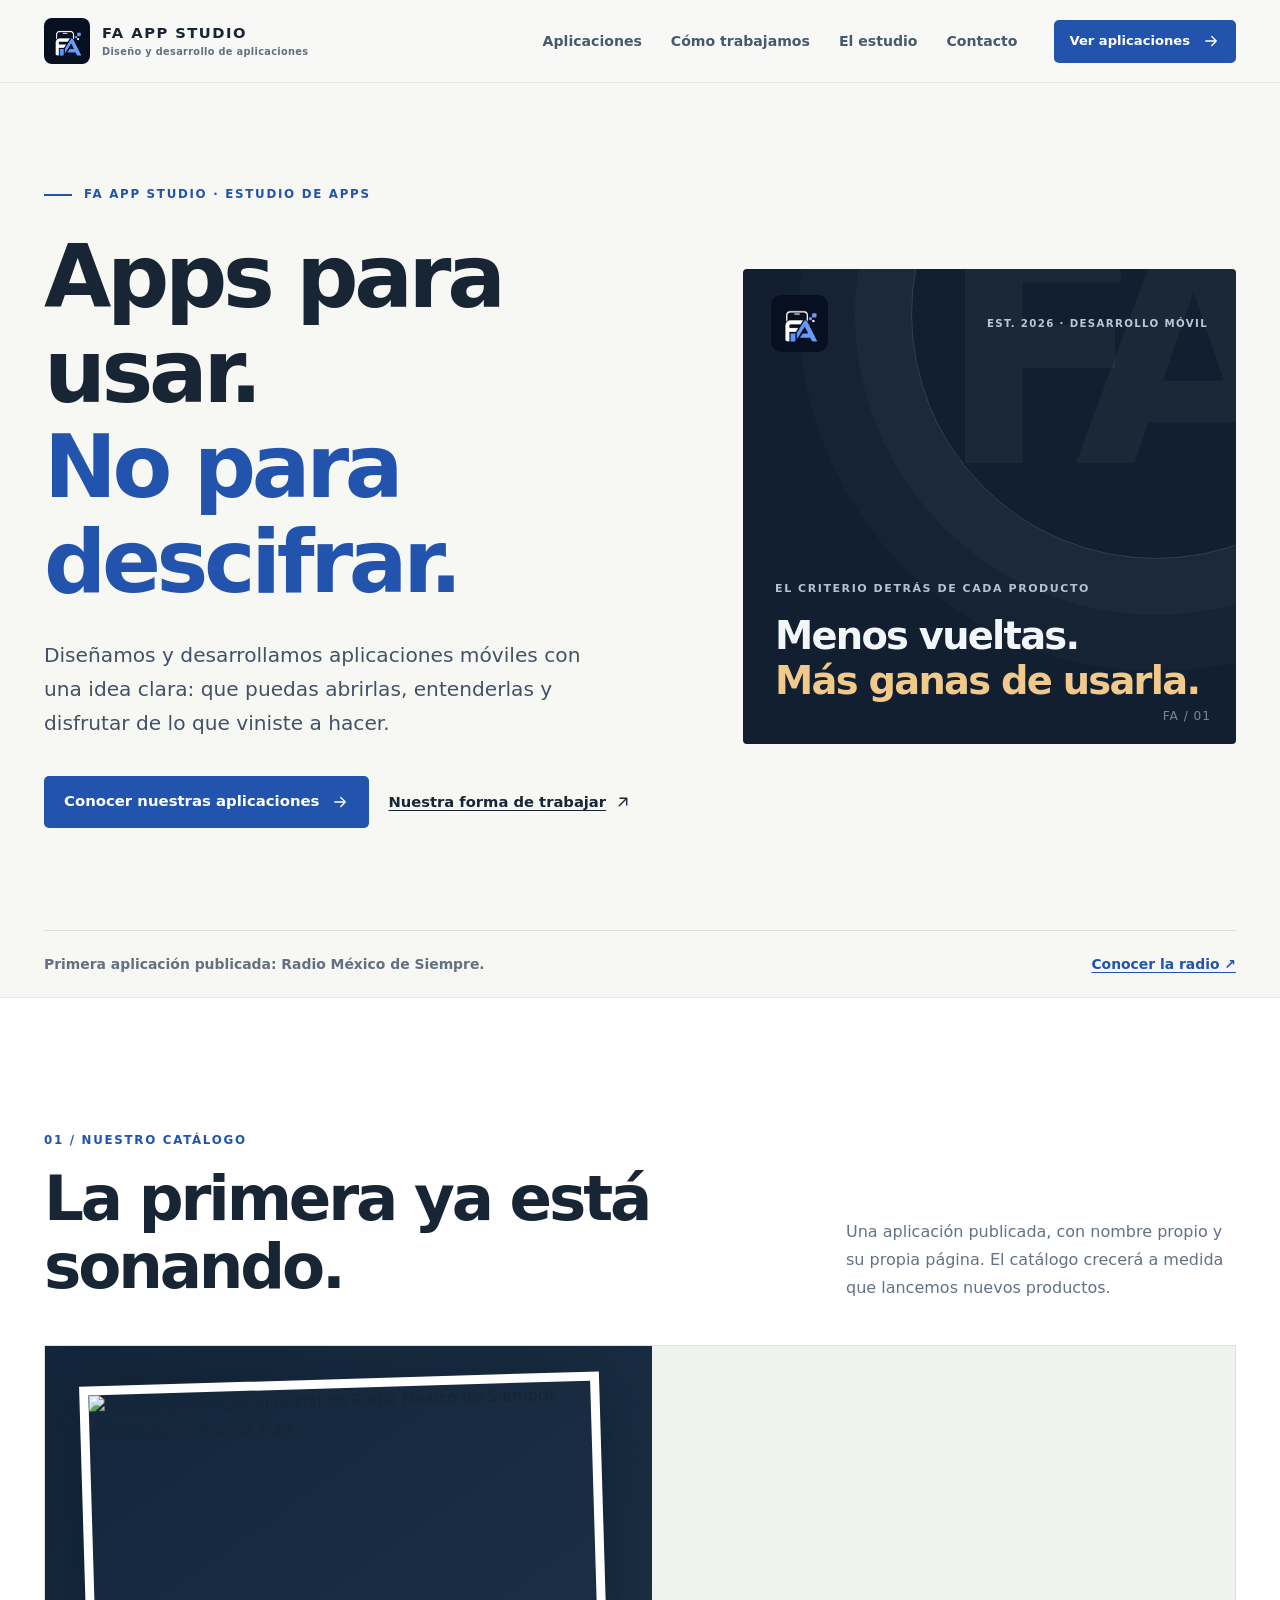
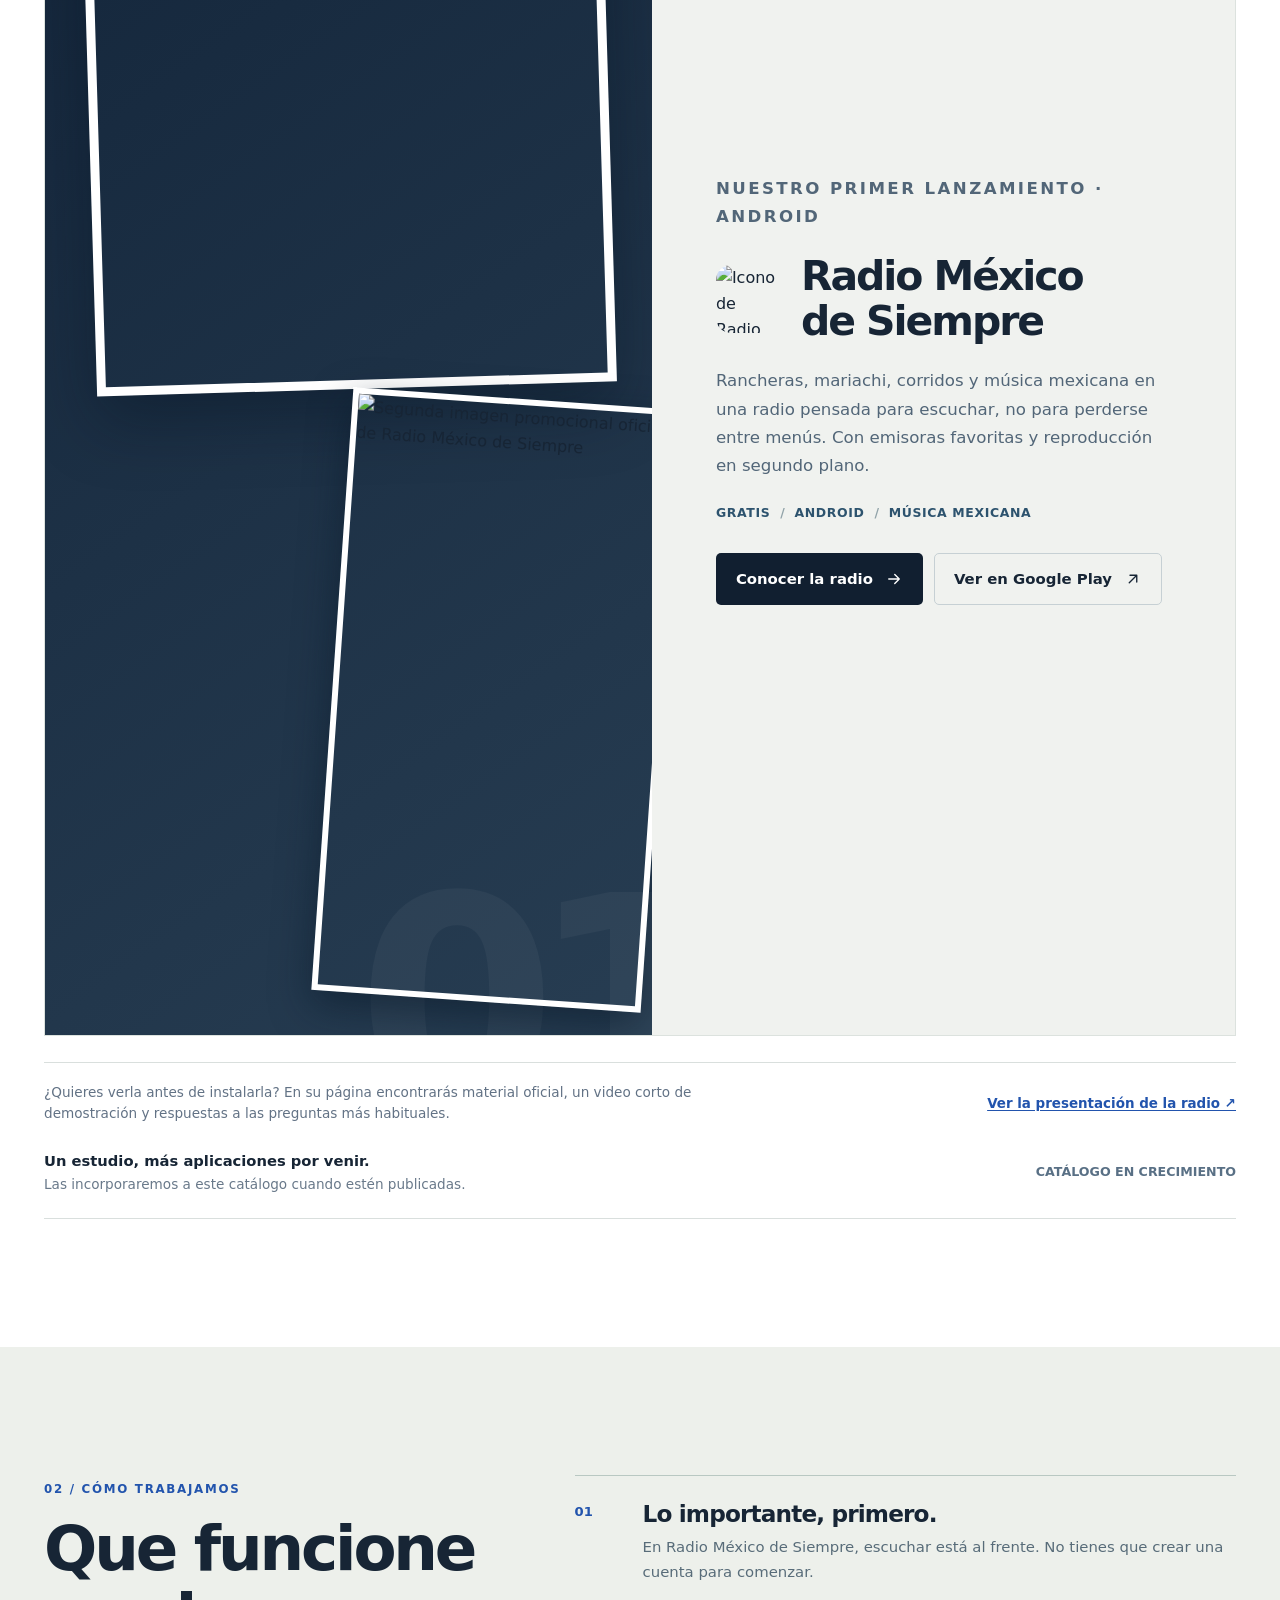
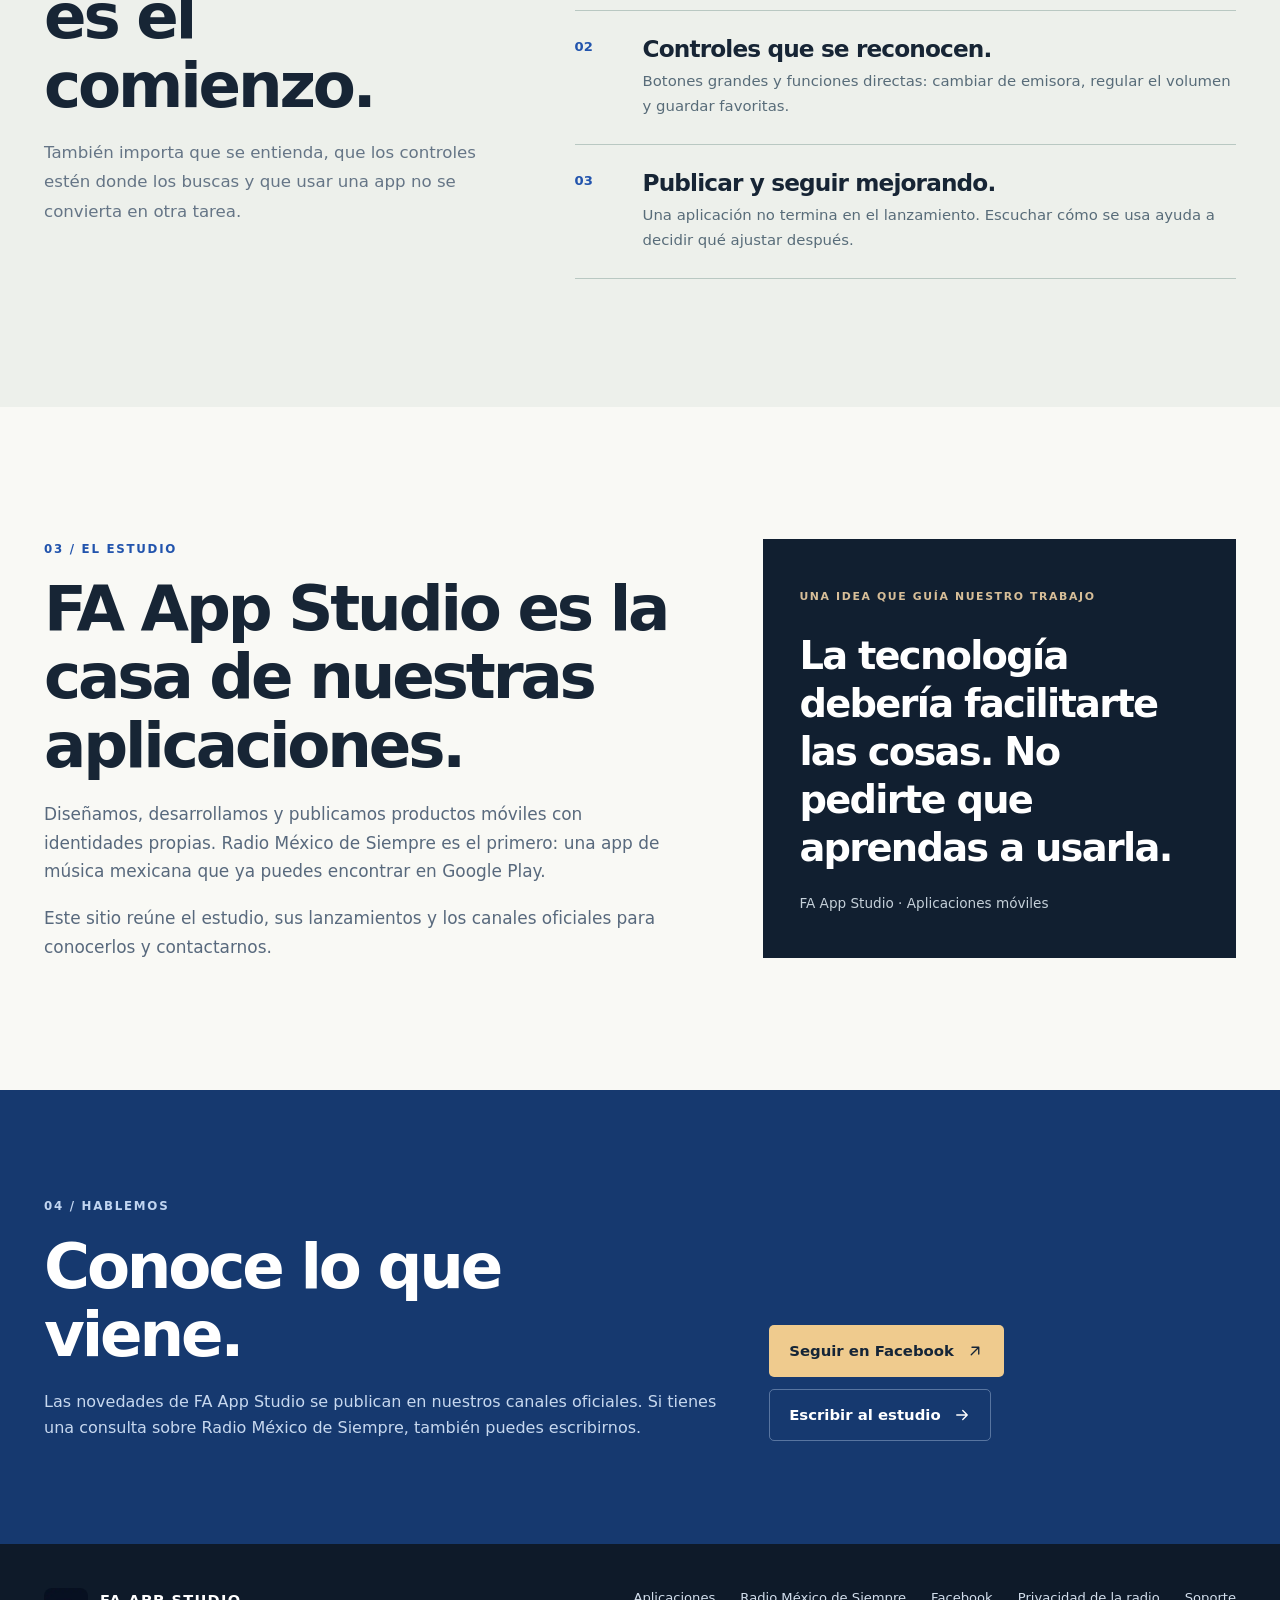
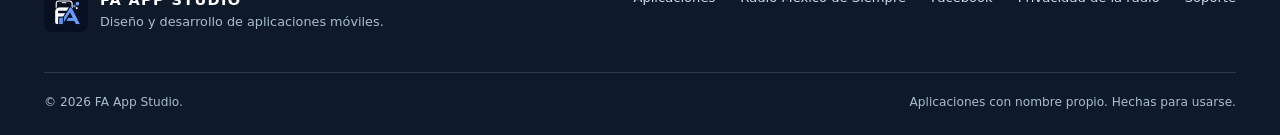
==== commit f375759b: "feat(v4): publish editorial FA App Studio home with distinct brand voice, product proof and clean CS" ====
--- a/index.html
+++ b/index.html
@@ -3,154 +3,180 @@
 <head>
 <meta charset="utf-8">
 <meta name="viewport" content="width=device-width,initial-scale=1">
-<meta name="theme-color" content="#0b2036">
+<meta name="theme-color" content="#f7f7f3">
 <meta name="color-scheme" content="light">
 <meta name="robots" content="index,follow">
 <meta name="author" content="FA App Studio">
-<meta name="description" content="FA App Studio crea aplicaciones móviles sencillas, accesibles y útiles. Conoce nuestra marca y descubre Radio México de Siempre, nuestra primera aplicación destacada para Android.">
-<meta name="keywords" content="FA App Studio, desarrollo de aplicaciones, aplicaciones Android, Radio México de Siempre, apps sencillas, diseño de aplicaciones">
+<meta name="description" content="FA App Studio diseña y desarrolla aplicaciones móviles fáciles de entender. Conoce nuestro estudio y Radio México de Siempre, nuestra radio gratuita para Android.">
 <link rel="canonical" href="https://faappstudio.github.io/">
 <link rel="icon" href="/assets/fa-app-studio-logo.webp" type="image/webp">
 <link rel="preconnect" href="https://play-lh.googleusercontent.com" crossorigin>
-<link rel="stylesheet" href="/assets/studio.css">
+<link rel="stylesheet" href="/assets/studio-v4.css">
 <meta property="og:type" content="website">
 <meta property="og:site_name" content="FA App Studio">
 <meta property="og:locale" content="es_CL">
-<meta property="og:title" content="FA App Studio · Aplicaciones pensadas para personas">
-<meta property="og:description" content="Creamos aplicaciones sencillas, útiles y agradables de usar. Descubre nuestro estudio y sus proyectos.">
+<meta property="og:title" content="FA App Studio | Apps para usar. No para descifrar.">
+<meta property="og:description" content="Diseñamos y desarrollamos aplicaciones móviles fáciles de entender. Conoce nuestro primer lanzamiento: Radio México de Siempre.">
 <meta property="og:url" content="https://faappstudio.github.io/">
 <meta property="og:image" content="https://faappstudio.github.io/assets/fa-app-studio-logo.webp">
-<meta property="og:image:alt" content="Logo oficial de FA App Studio">
+<meta property="og:image:alt" content="Logotipo oficial de FA App Studio">
 <meta name="twitter:card" content="summary">
-<meta name="twitter:title" content="FA App Studio · Aplicaciones pensadas para personas">
-<meta name="twitter:description" content="Aplicaciones móviles diseñadas para simplificar la vida. Conoce nuestros productos.">
-<title>FA App Studio | Aplicaciones pensadas para personas</title>
+<meta name="twitter:title" content="FA App Studio | Apps para usar. No para descifrar.">
+<meta name="twitter:description" content="Aplicaciones móviles diseñadas para usarse desde el primer momento.">
+<title>FA App Studio | Apps para usar. No para descifrar.</title>
 <script type="application/ld+json">{"@context":"https://schema.org","@graph":[{"@type":"Organization","@id":"https://faappstudio.github.io/#organization","name":"FA App Studio","url":"https://faappstudio.github.io/","logo":"https://faappstudio.github.io/assets/fa-app-studio-logo.webp","email":"faappstudio@gmail.com","sameAs":["https://www.facebook.com/people/FA-App-Studio/61595522407823/"]},{"@type":"WebSite","name":"FA App Studio","url":"https://faappstudio.github.io/","publisher":{"@id":"https://faappstudio.github.io/#organization"}},{"@type":"MobileApplication","name":"Radio México de Siempre","url":"https://faappstudio.github.io/radio-mexico-de-siempre/","downloadUrl":"https://play.google.com/store/apps/details?id=cl.rancherasfacil.app","operatingSystem":"Android","applicationCategory":"MusicApplication","author":{"@id":"https://faappstudio.github.io/#organization"}}]}</script>
 </head>
 <body>
-<a href="#contenido" class="skip">Saltar al contenido</a>
+<a class="skip-link" href="#contenido">Saltar al contenido</a>
 <header class="site-header">
   <div class="shell header-inner">
     <a class="brand" href="/" aria-label="FA App Studio, inicio">
-      <img class="brand-icon" src="/assets/fa-app-studio-logo.webp" width="48" height="48" fetchpriority="high" alt="">
-      <span class="brand-name">FA <b>APP</b> STUDIO<small>Aplicaciones que se disfrutan</small></span>
+      <img class="brand-mark" src="/assets/fa-app-studio-logo.webp" width="46" height="46" fetchpriority="high" alt="">
+      <span class="brand-text">FA APP STUDIO<small>Diseño y desarrollo de aplicaciones</small></span>
     </a>
-    <nav class="menu" aria-label="Navegación principal">
-      <a href="#aplicaciones">Aplicaciones</a><a href="#valores">Nuestra filosofía</a><a href="#estudio">El estudio</a><a href="#contacto">Contacto</a>
+    <nav class="nav" aria-label="Navegación principal">
+      <a href="#aplicaciones">Aplicaciones</a>
+      <a href="#valores">Cómo trabajamos</a>
+      <a href="#estudio">El estudio</a>
+      <a href="#contacto">Contacto</a>
     </nav>
-    <a class="header-button" href="#aplicaciones">Explorar apps ↗</a>
+    <a class="button button-primary header-action" href="#aplicaciones">Ver aplicaciones <svg viewBox="0 0 24 24" aria-hidden="true" fill="none" stroke="currentColor" stroke-width="1.8" stroke-linecap="round" stroke-linejoin="round"><path d="M5 12h14m-6-6 6 6-6 6"/></svg></a>
   </div>
 </header>
 <main id="contenido">
-<section class="hero" aria-labelledby="hero-title">
-  <div class="shell hero-grid">
-    <div>
-      <div class="eyebrow"><span aria-hidden="true"></span> ESTUDIO DE APLICACIONES MÓVILES</div>
-      <h1 id="hero-title">Tecnología que <em>se siente sencilla.</em></h1>
-      <p class="hero-lead">En <strong>FA App Studio</strong> creamos aplicaciones pensadas para personas reales: fáciles de entender, cómodas de usar y hechas para disfrutar cada día.</p>
-      <div class="hero-buttons">
-        <a class="button button-gold" href="#aplicaciones"><svg viewBox="0 0 24 24" aria-hidden="true" fill="none" stroke="currentColor" stroke-width="1.8" stroke-linecap="round" stroke-linejoin="round"><path d="M5 16c3-7 7-11 14-12 0 7-5 12-12 15L5 16Z"/><circle cx="14" cy="9" r="1.5"/><path d="m7 19-2 2M5 16 2 16l2-4m4 7 0 3 4-2"/></svg> Descubre nuestras aplicaciones <svg viewBox="0 0 24 24" aria-hidden="true" fill="none" stroke="currentColor" stroke-width="1.8" stroke-linecap="round" stroke-linejoin="round"><path d="M5 12h14m-6-6 6 6-6 6"/></svg></a>
-        <a class="button button-ghost" href="#estudio">Conoce FA App Studio <svg viewBox="0 0 24 24" aria-hidden="true" fill="none" stroke="currentColor" stroke-width="1.8" stroke-linecap="round" stroke-linejoin="round"><path d="M7 17 17 7M8 7h9v9"/></svg></a>
-      </div>
-      <div class="hero-footnote"><svg viewBox="0 0 24 24" aria-hidden="true" fill="none" stroke="currentColor" stroke-width="1.8" stroke-linecap="round" stroke-linejoin="round"><path d="M12 2.5 20 6v5.5c0 4.5-3 7.9-8 10-5-2.1-8-5.5-8-10V6l8-3.5Z"/><path d="m8.5 12 2.5 2.5 4.7-5"/></svg> Diseño claro. Experiencias accesibles. Ideas con propósito.</div>
-    </div>
-    <div class="signature-card">
-      <div class="signature-motif"><img src="/assets/fa-app-studio-logo.webp" width="128" height="128" alt="Logotipo oficial de FA App Studio"></div>
-      <div class="signature-line"></div>
-      <h2>Buenas ideas, mejores experiencias.</h2>
-      <p>Cada aplicación tiene una misión diferente. Todas comparten la misma idea: que la tecnología sea simple y útil.</p>
-      <span class="signature-label">FA APP STUDIO · NUESTRA IDENTIDAD</span>
-    </div>
-  </div>
-  <div class="shell stats-bar" aria-label="Nuestra propuesta">
-    <div class="stat"><b>Diseño que se entiende</b><small>Interfaces intuitivas y claras</small></div>
-    <div class="stat"><b>Personas primero</b><small>Experiencias fáciles de disfrutar</small></div>
-    <div class="stat"><b>Ideas en movimiento</b><small>Un estudio preparado para crecer</small></div>
-  </div>
-</section>
-<section class="section" id="aplicaciones" aria-labelledby="apps-title">
-  <div class="shell">
-    <div class="apps-head">
-      <div><span class="section-kicker">Nuestras aplicaciones</span><h2 class="section-title" id="apps-title">Lo que estamos creando.</h2></div>
-      <p class="section-lead">Cada producto tiene su propia identidad y su espacio para brillar. Conoce nuestro primer lanzamiento.</p>
-    </div>
-    <article class="app-feature" aria-labelledby="radio-title">
-      <div class="app-feature-copy">
-        <span class="app-label">Aplicación destacada · Disponible en Android</span>
-        <div class="app-heading"><img src="https://play-lh.googleusercontent.com/0Pzi9viFcpTtmi1oC8Kt0mcisMkskQ_d4C3DXLcQLcs7gzKYjn7hbidqSkML6eogBOApt_0C9tiRknqLq5o8=w240-h480-rw" width="66" height="66" alt="Ícono de Radio México de Siempre"><h3 id="radio-title">Radio México de Siempre</h3></div>
-        <p>Una radio para disfrutar rancheras, mariachi, corridos y música mexicana tradicional con botones grandes, favoritos y reproducción sencilla.</p>
-        <div class="app-tags"><span>Música mexicana</span><span>Fácil de usar</span><span>Android</span></div>
-        <div class="app-actions">
-          <a class="button button-dark" href="/radio-mexico-de-siempre/" aria-label="Conocer la página de Radio México de Siempre">Conocer la aplicación <svg viewBox="0 0 24 24" aria-hidden="true" fill="none" stroke="currentColor" stroke-width="1.8" stroke-linecap="round" stroke-linejoin="round"><path d="M5 12h14m-6-6 6 6-6 6"/></svg></a>
-          <a class="button button-outline" href="https://play.google.com/store/apps/details?id=cl.rancherasfacil.app&utm_source=faappstudio&utm_medium=website&utm_campaign=radio_mexico_de_siempre&utm_content=corporativa" target="_blank" rel="noopener noreferrer">Descargar en Google Play <svg viewBox="0 0 24 24" aria-hidden="true" fill="none" stroke="currentColor" stroke-width="1.8" stroke-linecap="round" stroke-linejoin="round"><path d="M7 17 17 7M8 7h9v9"/></svg></a>
+  <section class="hero" aria-labelledby="hero-title">
+    <div class="shell hero-inner">
+      <div class="hero-copy">
+        <p class="eyebrow">FA APP STUDIO · ESTUDIO DE APPS</p>
+        <h1 id="hero-title">Apps para usar. <span>No para descifrar.</span></h1>
+        <p class="hero-lead">Diseñamos y desarrollamos aplicaciones móviles con una idea clara: que puedas abrirlas, entenderlas y disfrutar de lo que viniste a hacer.</p>
+        <div class="hero-actions">
+          <a class="button button-primary" href="#aplicaciones">Conocer nuestras aplicaciones <svg viewBox="0 0 24 24" aria-hidden="true" fill="none" stroke="currentColor" stroke-width="1.8" stroke-linecap="round" stroke-linejoin="round"><path d="M5 12h14m-6-6 6 6-6 6"/></svg></a>
+          <a class="text-link" href="#valores">Nuestra forma de trabajar <svg viewBox="0 0 24 24" aria-hidden="true" fill="none" stroke="currentColor" stroke-width="1.8" stroke-linecap="round" stroke-linejoin="round"><path d="M7 17 17 7M8 7h9v9"/></svg></a>
         </div>
       </div>
-      <div class="app-feature-media" aria-label="Imágenes oficiales de Radio México de Siempre">
-        <div class="studio-product-gallery">
-          <div class="studio-gallery-main">
-            <div class="studio-gallery-top"><span class="studio-gallery-dot"></span> PUBLICADA EN GOOGLE PLAY <span class="studio-gallery-count">01 / 02</span></div>
-            <img src="https://play-lh.googleusercontent.com/xFhhs1h_kBGgdxskFVnUC1KrjgUpOELKg52P15DSilA7-au7HioYkJybk9jdbbI28Is9GPd6T6lDofG9xXLcyA=w1052-h592-rw" alt="Primera imagen oficial de Radio México de Siempre, publicada en Google Play" width="1052" height="592" loading="lazy">
-            <p>Una radio simple para disfrutar música mexicana.</p>
+      <div class="hero-art" aria-label="Identidad de FA App Studio: diseño y desarrollo de aplicaciones">
+        <div class="art-top"><img src="/assets/fa-app-studio-logo.webp" width="57" height="57" alt="Logo FA App Studio"><span>EST. 2026 · DESARROLLO MÓVIL</span></div>
+        <div class="art-statement">
+          <p>EL CRITERIO DETRÁS DE CADA PRODUCTO</p>
+          <strong>Menos vueltas.<br><span>Más ganas de usarla.</span></strong>
+        </div>
+        <span class="art-foot" aria-hidden="true">FA / 01</span>
+      </div>
+    </div>
+    <div class="shell hero-caption">
+      <p>Primera aplicación publicada: Radio México de Siempre.</p>
+      <a href="/radio-mexico-de-siempre/">Conocer la radio ↗</a>
+    </div>
+  </section>
+
+  <section class="section work" id="aplicaciones" aria-labelledby="apps-title">
+    <div class="shell">
+      <div class="section-heading">
+        <div><span class="section-label">01 / NUESTRO CATÁLOGO</span><h2 id="apps-title">La primera ya está sonando.</h2></div>
+        <p>Una aplicación publicada, con nombre propio y su propia página. El catálogo crecerá a medida que lancemos nuevos productos.</p>
+      </div>
+      <article class="work-showcase" aria-labelledby="radio-title">
+        <div class="work-visual">
+          <div class="work-screenshot"><img src="https://play-lh.googleusercontent.com/xFhhs1h_kBGgdxskFVnUC1KrjgUpOELKg52P15DSilA7-au7HioYkJybk9jdbbI28Is9GPd6T6lDofG9xXLcyA=w1052-h592-rw" width="1052" height="592" loading="lazy" alt="Imagen promocional oficial de Radio México de Siempre publicada en Google Play"></div>
+          <div class="work-screen-secondary"><img src="https://play-lh.googleusercontent.com/DCK7s5Qp_LUefQa0HkWOAQJ-m-W4zKkC6vjLdk2AOpcyU6NIolD6zBpCNQdMLkVC31ay4mQol6x92yZE72w5-A=w1052-h592-rw" width="1052" height="592" loading="lazy" alt="Segunda imagen promocional oficial de Radio México de Siempre"></div>
+        </div>
+        <div class="work-copy">
+          <p class="work-label">NUESTRO PRIMER LANZAMIENTO · ANDROID</p>
+          <div class="work-icon-row">
+            <img src="https://play-lh.googleusercontent.com/0Pzi9viFcpTtmi1oC8Kt0mcisMkskQ_d4C3DXLcQLcs7gzKYjn7hbidqSkML6eogBOApt_0C9tiRknqLq5o8=w240-h480-rw" alt="Icono de Radio México de Siempre" width="68" height="68" loading="lazy">
+            <h3 id="radio-title">Radio México<br>de Siempre</h3>
           </div>
-          <div class="studio-gallery-second">
-            <img src="https://play-lh.googleusercontent.com/DCK7s5Qp_LUefQa0HkWOAQJ-m-W4zKkC6vjLdk2AOpcyU6NIolD6zBpCNQdMLkVC31ay4mQol6x92yZE72w5-A=w1052-h592-rw" alt="Segunda imagen oficial de Radio México de Siempre, publicada en Google Play" width="1052" height="592" loading="lazy">
+          <p>Rancheras, mariachi, corridos y música mexicana en una radio pensada para escuchar, no para perderse entre menús. Con emisoras favoritas y reproducción en segundo plano.</p>
+          <div class="product-facts"><span>Gratis</span><span>Android</span><span>Música mexicana</span></div>
+          <div class="work-actions">
+            <a class="button button-dark" href="/radio-mexico-de-siempre/">Conocer la radio <svg viewBox="0 0 24 24" aria-hidden="true" fill="none" stroke="currentColor" stroke-width="1.8" stroke-linecap="round" stroke-linejoin="round"><path d="M5 12h14m-6-6 6 6-6 6"/></svg></a>
+            <a class="button button-outline" href="https://play.google.com/store/apps/details?id=cl.rancherasfacil.app&utm_source=faappstudio&utm_medium=website&utm_campaign=radio_mexico_de_siempre&utm_content=corporativa" target="_blank" rel="noopener noreferrer">Ver en Google Play <svg viewBox="0 0 24 24" aria-hidden="true" fill="none" stroke="currentColor" stroke-width="1.8" stroke-linecap="round" stroke-linejoin="round"><path d="M7 17 17 7M8 7h9v9"/></svg></a>
           </div>
         </div>
+      </article>
+      <div class="work-note">
+        <p>¿Quieres verla antes de instalarla? En su página encontrarás material oficial, un video corto de demostración y respuestas a las preguntas más habituales.</p>
+        <a href="/radio-mexico-de-siempre/#vistas">Ver la presentación de la radio ↗</a>
       </div>
-    </article>
-    <div class="featured-trust">
-      <div><strong>Una aplicación real, disponible en Google Play.</strong><p>Conoce el producto antes de descargarlo: imágenes oficiales, video de demostración, preguntas frecuentes y contacto directo con FA App Studio.</p></div>
-      <a class="featured-visit-link" href="/radio-mexico-de-siempre/#vistas">Ver la aplicación en detalle ↗</a>
+      <div id="future-apps" class="future-app-grid" hidden aria-label="Otras aplicaciones publicadas de FA App Studio"></div>
+      <div id="portfolio-next" class="portfolio-next">
+        <div><strong>Un estudio, más aplicaciones por venir.</strong><p>Las incorporaremos a este catálogo cuando estén publicadas.</p></div>
+        <span>CATÁLOGO EN CRECIMIENTO</span>
+      </div>
     </div>
-    <div id="future-apps" class="future-app-grid" hidden aria-label="Más aplicaciones publicadas de FA App Studio"></div>
-    <div class="portfolio-next" id="portfolio-next"><div><strong>Este es solo el comienzo.</strong><p>FA App Studio seguirá sumando nuevas experiencias a su catálogo.</p></div><span>Más ideas por venir</span></div>
-  </div>
-</section>
-<section class="section values" id="valores" aria-labelledby="values-title">
-  <div class="shell">
-    <div class="values-head"><span class="section-kicker">Nuestra filosofía</span><h2 class="section-title" id="values-title">Lo simple también puede ser extraordinario.</h2><p class="section-lead">No creemos que una aplicación deba ser complicada para ser poderosa. Nos importa cómo se siente usarla.</p></div>
-    <div class="value-grid">
-      <article class="value"><span class="value-icon"><svg viewBox="0 0 24 24" aria-hidden="true" fill="none" stroke="currentColor" stroke-width="1.8" stroke-linecap="round" stroke-linejoin="round"><rect x="3" y="4" width="18" height="16" rx="2.3"/><path d="M3 9h18M8 14h3m-3 3h8"/></svg></span><h3>Claridad desde el inicio</h3><p>Pantallas comprensibles, acciones fáciles de encontrar y menos obstáculos entre la persona y lo que quiere hacer.</p></article>
-      <article class="value"><span class="value-icon"><svg viewBox="0 0 24 24" aria-hidden="true" fill="none" stroke="currentColor" stroke-width="1.8" stroke-linecap="round" stroke-linejoin="round"><path d="M20.5 9.1c0 4.2-8.5 10-8.5 10S3.5 13.3 3.5 9.1a4.6 4.6 0 0 1 8.5-2.4 4.6 4.6 0 0 1 8.5 2.4Z"/></svg></span><h3>Diseño centrado en las personas</h3><p>Aplicaciones creadas pensando también en quienes valoran la comodidad, la legibilidad y el uso sin complicaciones.</p></article>
-      <article class="value"><span class="value-icon"><svg viewBox="0 0 24 24" aria-hidden="true" fill="none" stroke="currentColor" stroke-width="1.8" stroke-linecap="round" stroke-linejoin="round"><path d="M12 2.5 20 6v5.5c0 4.5-3 7.9-8 10-5-2.1-8-5.5-8-10V6l8-3.5Z"/><path d="m8.5 12 2.5 2.5 4.7-5"/></svg></span><h3>Atención a los detalles</h3><p>Nos importa la experiencia completa: desde la primera impresión hasta los momentos de uso cotidiano.</p></article>
+  </section>
+
+  <section class="section principles" id="valores" aria-labelledby="principles-title">
+    <div class="shell principles-grid">
+      <div>
+        <span class="section-label">02 / CÓMO TRABAJAMOS</span>
+        <h2 id="principles-title">Que funcione es el comienzo.</h2>
+        <p class="principles-intro">También importa que se entienda, que los controles estén donde los buscas y que usar una app no se convierta en otra tarea.</p>
+      </div>
+      <div class="principle-list">
+        <div class="principle">
+          <span class="principle-number">01</span>
+          <div><h3>Lo importante, primero.</h3><p>En Radio México de Siempre, escuchar está al frente. No tienes que crear una cuenta para comenzar.</p></div>
+        </div>
+        <div class="principle">
+          <span class="principle-number">02</span>
+          <div><h3>Controles que se reconocen.</h3><p>Botones grandes y funciones directas: cambiar de emisora, regular el volumen y guardar favoritas.</p></div>
+        </div>
+        <div class="principle">
+          <span class="principle-number">03</span>
+          <div><h3>Publicar y seguir mejorando.</h3><p>Una aplicación no termina en el lanzamiento. Escuchar cómo se usa ayuda a decidir qué ajustar después.</p></div>
+        </div>
+      </div>
     </div>
-  </div>
-</section>
-<section class="section about" id="estudio" aria-labelledby="about-title">
-  <div class="shell about-grid">
-    <div>
-      <span class="section-kicker">Conoce el estudio</span>
-      <h2 class="section-title" id="about-title">Una marca. Muchas ideas por desarrollar.</h2>
-      <p class="section-lead">FA App Studio es un proyecto de desarrollo de aplicaciones móviles. Nuestro objetivo es construir productos que resuelvan necesidades reales y, al mismo tiempo, resulten agradables de usar.</p>
-      <p class="section-lead">Nuestro primer producto publicado es Radio México de Siempre. Ya tiene su propia página, donde puedes ver imágenes oficiales, una demostración de su funcionamiento y enlaces de instalación.</p>
+  </section>
+
+  <section class="section about" id="estudio" aria-labelledby="about-title">
+    <div class="shell about-grid">
+      <div>
+        <span class="section-label">03 / EL ESTUDIO</span>
+        <h2 id="about-title">FA App Studio es la casa de nuestras aplicaciones.</h2>
+        <p>Diseñamos, desarrollamos y publicamos productos móviles con identidades propias. Radio México de Siempre es el primero: una app de música mexicana que ya puedes encontrar en Google Play.</p>
+        <p style="margin-top:18px">Este sitio reúne el estudio, sus lanzamientos y los canales oficiales para conocerlos y contactarnos.</p>
+      </div>
+      <div class="about-quote">
+        <span>UNA IDEA QUE GUÍA NUESTRO TRABAJO</span>
+        <strong>La tecnología debería facilitarte las cosas. No pedirte que aprendas a usarla.</strong>
+        <p>FA App Studio · Aplicaciones móviles</p>
+      </div>
     </div>
-    <div class="about-panel"><small>NUESTRO ENFOQUE</small><hr><strong>Crear para facilitar.</strong><p>Diseño, utilidad y una buena experiencia de usuario. Esa es la dirección en la que queremos seguir construyendo.</p><hr><small>FA APP STUDIO · IDEAS QUE EVOLUCIONAN</small></div>
-  </div>
-</section>
-<section class="contact" id="contacto" aria-labelledby="contact-title">
-  <div class="shell contact-grid">
-    <div><span class="section-kicker">Conversemos</span><h2 class="section-title" id="contact-title">¿Quieres saber qué estamos creando?</h2><p>Sigue los lanzamientos de FA App Studio en Facebook. ¿Necesitas ayuda con Radio México de Siempre o tienes una consulta? Escríbenos directamente.</p></div>
-    <div class="contact-actions">
-      <a class="button button-gold" href="https://www.facebook.com/people/FA-App-Studio/61595522407823/" target="_blank" rel="noopener noreferrer"><svg viewBox="0 0 24 24" aria-hidden="true" fill="none" stroke="currentColor" stroke-width="1.8" stroke-linecap="round" stroke-linejoin="round"><rect x="3" y="3" width="18" height="18" rx="5"/><path d="M14.8 20v-7.5h2l.4-3h-2.4V8c0-1.1.35-1.7 1.7-1.7H18V3.8a16 16 0 0 0-2.4-.2c-2.5 0-4.2 1.5-4.2 4.3v1.6H9v3h2.4V20"/></svg> FA App Studio en Facebook <svg viewBox="0 0 24 24" aria-hidden="true" fill="none" stroke="currentColor" stroke-width="1.8" stroke-linecap="round" stroke-linejoin="round"><path d="M7 17 17 7M8 7h9v9"/></svg></a>
-      <a class="button button-facebook" href="mailto:faappstudio@gmail.com"><svg viewBox="0 0 24 24" aria-hidden="true" fill="none" stroke="currentColor" stroke-width="1.8" stroke-linecap="round" stroke-linejoin="round"><rect x="3" y="5.5" width="18" height="13" rx="2.5"/><path d="m3.8 7 8.2 6 8.2-6"/></svg> Escríbenos <svg viewBox="0 0 24 24" aria-hidden="true" fill="none" stroke="currentColor" stroke-width="1.8" stroke-linecap="round" stroke-linejoin="round"><path d="M5 12h14m-6-6 6 6-6 6"/></svg></a>
+  </section>
+
+  <section class="contact" id="contacto" aria-labelledby="contact-title">
+    <div class="shell contact-grid">
+      <div>
+        <span class="section-label">04 / HABLEMOS</span>
+        <h2 id="contact-title">Conoce lo que viene.</h2>
+        <p>Las novedades de FA App Studio se publican en nuestros canales oficiales. Si tienes una consulta sobre Radio México de Siempre, también puedes escribirnos.</p>
+      </div>
+      <div class="contact-actions">
+        <a class="button button-light" href="https://www.facebook.com/people/FA-App-Studio/61595522407823/" target="_blank" rel="noopener noreferrer">Seguir en Facebook <svg viewBox="0 0 24 24" aria-hidden="true" fill="none" stroke="currentColor" stroke-width="1.8" stroke-linecap="round" stroke-linejoin="round"><path d="M7 17 17 7M8 7h9v9"/></svg></a>
+        <a class="button button-outline" href="mailto:faappstudio@gmail.com">Escribir al estudio <svg viewBox="0 0 24 24" aria-hidden="true" fill="none" stroke="currentColor" stroke-width="1.8" stroke-linecap="round" stroke-linejoin="round"><path d="M5 12h14m-6-6 6 6-6 6"/></svg></a>
+      </div>
     </div>
-  </div>
-</section>
+  </section>
 </main>
 <footer class="footer">
   <div class="shell">
-    <div class="footer-top">
-      <div class="footer-ident"><img src="/assets/fa-app-studio-logo.webp" width="45" height="45" alt=""><div><strong>FA APP STUDIO</strong><p>Aplicaciones pensadas para personas.</p></div></div>
-      <nav class="footer-nav" aria-label="Enlaces del sitio">
+    <div class="footer-main">
+      <div class="footer-brand">
+        <img src="/assets/fa-app-studio-logo.webp" alt="" width="44" height="44" loading="lazy">
+        <div><strong>FA APP STUDIO</strong><p>Diseño y desarrollo de aplicaciones móviles.</p></div>
+      </div>
+      <nav class="footer-nav" aria-label="Enlaces oficiales">
         <a href="#aplicaciones">Aplicaciones</a>
         <a href="/radio-mexico-de-siempre/">Radio México de Siempre</a>
         <a href="https://www.facebook.com/people/FA-App-Studio/61595522407823/" target="_blank" rel="noopener noreferrer">Facebook</a>
-        <a href="/privacy.html">Privacidad de Radio México</a>
-        <a href="mailto:faappstudio@gmail.com?subject=Soporte%20Radio%20M%C3%A9xico%20de%20Siempre">Soporte de la radio</a>
-        <a href="mailto:faappstudio@gmail.com">Contacto</a>
+        <a href="/privacy.html">Privacidad de la radio</a>
+        <a href="mailto:faappstudio@gmail.com?subject=Soporte%20Radio%20M%C3%A9xico%20de%20Siempre">Soporte</a>
       </nav>
     </div>
-    <div class="footer-bottom"><span>© 2026 FA App Studio. Todos los derechos reservados.</span><span>Hecho para crear experiencias más simples.</span></div>
+    <div class="footer-bottom"><span>© 2026 FA App Studio.</span><span>Aplicaciones con nombre propio. Hechas para usarse.</span></div>
   </div>
 </footer>
 <script src="/assets/catalog.js" defer></script>
--- a/assets/studio-v4.css
+++ b/assets/studio-v4.css
@@ -0,0 +1,244 @@
+/* FA App Studio · V4 / Editorial product studio
+   Standalone sheet: tokens → foundations → layout → components → responsive.
+   No external fonts or client-side framework. */
+:root{
+  color-scheme:light;
+  --canvas:#f7f7f3;--paper:#fff;--ink:#172535;--ink-soft:#435267;
+  --blue:#2254ad;--blue-deep:#16396f;--night:#111f30;--night-2:#1c3047;
+  --outline:#d9dfdd;--line-soft:#e7eae6;--gold:#dbb777;--sage:#e9f0e9;
+  --content:1192px;
+  --step-xs:.5rem;--step-sm:1rem;--step-md:1.5rem;--step-lg:2.5rem;--step-xl:4rem;--step-2xl:7.25rem;
+  --focus:#bb6f0e;
+  font-family:ui-sans-serif,system-ui,-apple-system,BlinkMacSystemFont,"Segoe UI",sans-serif;
+  font-size:16px;
+}
+*,*::before,*::after{box-sizing:border-box}
+html{scroll-behavior:smooth;scroll-padding-top:6.5rem}
+body{margin:0;background:var(--canvas);color:var(--ink);line-height:1.6;-webkit-font-smoothing:antialiased}
+a{color:inherit;text-underline-offset:.18em}
+button{font:inherit}
+img,svg{display:block;max-width:100%}
+svg{flex:none}
+a,button{-webkit-tap-highlight-color:transparent}
+a:focus-visible,button:focus-visible{outline:3px solid var(--focus);outline-offset:4px}
+h1,h2,h3,p,figure{margin:0}
+h1,h2,h3{line-height:1.09;letter-spacing:-.05em}
+h1{font-size:clamp(3.6rem,6.8vw,7.1rem);font-weight:790}
+h2{font-size:clamp(2.45rem,4.9vw,4.5rem);font-weight:760}
+h3{font-size:clamp(1.25rem,2vw,1.8rem)}
+p{max-width:68ch}
+[hidden]{display:none!important}
+.shell{width:min(var(--content),calc(100% - 3rem));margin-inline:auto}
+.skip-link{position:fixed;top:-120px;left:15px;z-index:100;background:var(--paper);padding:12px 18px}
+.skip-link:focus{top:15px}
+.eyebrow,.section-label,.work-label{
+  font-size:.74rem;font-weight:820;text-transform:uppercase;letter-spacing:.145em;
+}
+.section-label{color:var(--blue)}
+.button{
+  display:inline-flex;align-items:center;justify-content:center;gap:.75rem;
+  min-height:52px;padding:12px 19px;border:1px solid transparent;
+  border-radius:5px;text-decoration:none;font-size:.93rem;line-height:1.3;
+  font-weight:770;transition:background-color .16s,color .16s,border-color .16s;
+}
+.button svg,.text-link svg{width:18px;height:18px}
+.button-primary{background:var(--blue);color:white}
+.button-primary:hover{background:var(--blue-deep)}
+.button-dark{background:var(--night);color:white}
+.button-dark:hover{background:#304661}
+.button-outline{border-color:#c6d0d4;background:transparent;color:var(--ink)}
+.button-outline:hover{background:#e9edeb}
+.button-light{color:#152537;background:#efcb8e}
+.button-light:hover{background:#f9dca8}
+.text-link{display:inline-flex;align-items:center;gap:.5rem;font-weight:760;font-size:.92rem;text-decoration-thickness:1px}
+.text-link:hover{color:var(--blue)}
+
+/* Corporate navigation */
+.site-header{position:sticky;top:0;z-index:30;background:rgba(248,249,246,.97);border-bottom:1px solid var(--line-soft);backdrop-filter:blur(14px)}
+.header-inner{display:flex;align-items:center;gap:26px;min-height:82px}
+.brand{display:flex;align-items:center;gap:12px;text-decoration:none}
+.brand-mark{width:46px;height:46px;border-radius:8px;object-fit:cover;flex:none}
+.brand-text{font-size:.92rem;font-weight:890;letter-spacing:.10em;line-height:1.2}
+.brand-text small{display:block;font-size:.61rem;font-weight:670;color:#607084;letter-spacing:.035em;margin-top:5px}
+.nav{display:flex;gap:29px;align-items:center;margin-left:auto}
+.nav a{font-weight:720;font-size:.88rem;color:#47596c;text-decoration:none;white-space:nowrap}
+.nav a:hover{color:var(--blue)}
+.header-action{margin-left:10px;min-height:43px;font-size:.82rem;padding:9px 15px}
+
+/* Hero – primarily brand expression; product appears as proof, not as the master brand */
+.hero{position:relative;overflow:hidden;background:var(--canvas)}
+.hero-inner{display:grid;grid-template-columns:minmax(0,1.13fr) minmax(315px,.87fr);gap:clamp(30px,4.6vw,78px);align-items:center;padding-top:clamp(70px,8vw,119px);padding-bottom:clamp(78px,8vw,122px)}
+.hero .eyebrow{color:var(--blue);display:flex;align-items:center;gap:12px}
+.hero .eyebrow::before{content:"";width:28px;height:2px;background:var(--blue)}
+.hero h1{margin:26px 0 28px;max-width:760px}
+.hero h1 span{display:block;color:var(--blue)}
+.hero-lead{font-size:clamp(1.07rem,1.7vw,1.26rem);line-height:1.7;color:var(--ink-soft);max-width:540px}
+.hero-actions{margin-top:35px;display:flex;align-items:center;gap:19px;flex-wrap:wrap}
+.hero-art{min-height:475px;background:var(--night);position:relative;isolation:isolate;overflow:hidden;border-radius:4px}
+.hero-art::before{content:"FA";position:absolute;z-index:0;right:-8%;top:-14%;font-size:clamp(230px,24vw,470px);letter-spacing:-.12em;line-height:1;font-weight:900;color:#ffffff0a;pointer-events:none}
+.hero-art::after{content:"";position:absolute;width:490px;height:490px;border:1px solid #ffffff24;border-radius:50%;right:-165px;top:-200px;box-shadow:0 0 0 56px #ffffff07,0 0 0 112px #ffffff05;pointer-events:none}
+.art-top{position:absolute;z-index:1;top:26px;left:28px;right:28px;display:flex;align-items:center;justify-content:space-between;gap:12px}
+.art-top img{width:57px;height:57px;border-radius:10px}
+.art-top span{font-size:.64rem;color:#b7c8d8;letter-spacing:.13em;font-weight:800}
+.art-statement{position:absolute;z-index:1;left:32px;bottom:40px;right:30px}
+.art-statement p{font-size:.69rem;font-weight:780;color:#b2c3d3;letter-spacing:.14em;margin-bottom:16px}
+.art-statement strong{font-size:clamp(1.75rem,3vw,2.6rem);line-height:1.17;letter-spacing:-.045em;color:#f3f6f9;font-weight:740}
+.art-statement strong span{color:#f0c98b}
+.art-foot{position:absolute;bottom:18px;right:25px;color:#ffffff75;font-size:.76rem;letter-spacing:.08em}
+.hero-caption{display:flex;justify-content:space-between;align-items:center;gap:20px;border-top:1px solid var(--outline);padding:22px 0}
+.hero-caption p{font-size:.87rem;color:#637083;font-weight:650}
+.hero-caption a{font-size:.87rem;font-weight:730;color:var(--blue);white-space:nowrap}
+
+/* Work section: one genuine published app, not invented catalogue depth */
+.section{padding:clamp(84px,10vw,132px) 0}
+.work{background:white;border-top:1px solid var(--line-soft)}
+.section-heading{display:flex;align-items:end;justify-content:space-between;gap:30px;margin:0 0 43px}
+.section-heading h2{margin-top:13px;max-width:720px}
+.section-heading p{color:#627284;font-size:1rem;line-height:1.75;max-width:390px}
+.work-showcase{display:grid;grid-template-columns:minmax(0,1.02fr) minmax(0,.98fr);background:#f0f2ef;border:1px solid #dce2de;overflow:hidden}
+.work-visual{min-height:430px;background:linear-gradient(145deg,#13253a,#273d52);padding:33px;display:flex;flex-direction:column;align-items:center;justify-content:center;gap:17px;position:relative;overflow:hidden}
+.work-visual::before{content:"01";font-size:18rem;color:#ffffff0a;line-height:1;position:absolute;bottom:-7rem;right:-3rem;font-weight:900;letter-spacing:-.1em;pointer-events:none}
+.work-screenshot{position:relative;width:min(100%,520px);border:9px solid white;box-shadow:0 25px 65px #020d1c5c;transform:rotate(-1.7deg)}
+.work-screenshot img{width:100%;aspect-ratio:16/9;object-fit:cover}
+.work-screen-secondary{width:61%;margin:-8px -8% 0 auto;border:6px solid white;box-shadow:0 14px 38px #05162582;transform:rotate(4deg);position:relative}
+.work-screen-secondary img{width:100%;aspect-ratio:16/9;object-fit:cover}
+.work-copy{display:flex;flex-direction:column;justify-content:center;padding:clamp(30px,5vw,64px)}
+.work-label{color:#396377}
+.work-icon-row{display:flex;align-items:center;gap:17px;margin:23px 0}
+.work-icon-row img{width:68px;height:68px;border-radius:15px}
+.work-copy h3{font-size:clamp(2.1rem,3.2vw,3.4rem);line-height:1.1}
+.work-copy>p{color:#526678;font-size:1.04rem;line-height:1.7;max-width:460px}
+.product-facts{display:flex;align-items:center;gap:9px;flex-wrap:wrap;margin:22px 0 31px;color:#2d536e;font-size:.78rem;font-weight:800;text-transform:uppercase;letter-spacing:.05em}
+.product-facts span:not(:last-child)::after{content:"/";margin-left:10px;color:#91a3a9}
+.work-actions{display:flex;align-items:center;gap:11px;flex-wrap:wrap}
+.work-note{display:flex;gap:26px;align-items:center;justify-content:space-between;margin-top:26px;padding-top:19px;border-top:1px solid var(--outline)}
+.work-note p{font-size:.85rem;color:#627285;max-width:700px}
+.work-note a{color:var(--blue);font-weight:760;font-size:.84rem;white-space:nowrap}
+.portfolio-next{display:flex;align-items:center;justify-content:space-between;gap:20px;padding:23px 0;border-bottom:1px solid var(--outline)}
+.portfolio-next strong{font-size:.92rem}
+.portfolio-next p{color:#69798a;font-size:.85rem}
+.portfolio-next>span{font-size:.79rem;color:#597085;font-weight:760}
+.future-app-grid{display:grid;grid-template-columns:repeat(3,minmax(0,1fr));gap:17px;margin-top:24px}
+.catalog-card{padding:24px;border:1px solid var(--outline);background:#f8f9f7;display:flex;flex-direction:column}
+.catalog-card-top{display:flex;align-items:center;gap:12px;margin-bottom:17px}
+.catalog-card-top img{width:56px;height:56px;border-radius:12px;object-fit:cover}
+.catalog-card-type{font-size:.69rem;color:#54718d;text-transform:uppercase;letter-spacing:.08em;font-weight:830}
+.catalog-card-title{font-size:1.35rem;letter-spacing:-.035em}
+.catalog-card-description{font-size:.91rem;color:#5a6c7d;line-height:1.6;margin-bottom:20px}
+.catalog-card-links{margin-top:auto;display:flex;gap:13px;flex-wrap:wrap}
+.catalog-card-link{font-weight:770;font-size:.82rem;color:var(--blue)}
+
+/* Editorial principles: rules rather than generic SaaS cards */
+.principles{background:#edf0eb}
+.principles-grid{display:grid;grid-template-columns:minmax(260px,.8fr) minmax(0,1.2fr);gap:clamp(42px,7vw,110px)}
+.principles h2{margin:14px 0 18px}
+.principles-intro{color:#657586;line-height:1.76;font-size:1.04rem}
+.principle-list{border-top:1px solid #b9c8c2}
+.principle{display:grid;grid-template-columns:48px 1fr;gap:20px;border-bottom:1px solid #b9c8c2;padding:25px 0}
+.principle-number{font-size:.82rem;font-weight:820;color:var(--blue)}
+.principle h3{font-size:1.45rem;letter-spacing:-.037em;margin-bottom:8px}
+.principle p{font-size:.93rem;line-height:1.68;color:#586c79}
+
+/* Brand credibility */
+.about{background:#f9f9f5}
+.about-grid{display:grid;grid-template-columns:1.15fr .85fr;gap:80px;align-items:center}
+.about h2{margin:14px 0 20px}
+.about p{color:#58697d;font-size:1.06rem;line-height:1.7}
+.about-quote{padding:43px 36px;background:var(--night);color:white}
+.about-quote span{font-size:.68rem;letter-spacing:.15em;color:#d7be98;font-weight:780}
+.about-quote strong{display:block;font-size:clamp(1.7rem,3vw,2.55rem);letter-spacing:-.045em;line-height:1.25;margin:25px 0 0}
+.about-quote p{font-size:.85rem;color:#c5d0d9;margin-top:20px}
+
+/* Contact and footer */
+.contact{background:var(--blue-deep);color:white;padding:clamp(67px,8vw,115px) 0}
+.contact-grid{display:flex;justify-content:space-between;gap:35px;align-items:end}
+.contact .section-label{color:#c1d5f1}
+.contact h2{margin-top:15px;max-width:650px}
+.contact p{font-size:1rem;color:#c7d8ef;line-height:1.65;margin-top:19px}
+.contact-actions{display:flex;align-items:center;gap:12px;flex-wrap:wrap}
+.contact .button-outline{color:white;border-color:#9eb6d47c}
+.contact .button-outline:hover{background:#ffffff18}
+.footer{background:#0e1a29;color:#a9bdd1;padding:43px 0 23px}
+.footer-main{display:flex;justify-content:space-between;gap:40px;align-items:start}
+.footer-brand{display:flex;gap:12px;align-items:center}
+.footer-brand img{width:44px;height:44px;border-radius:8px}
+.footer-brand strong{font-size:.91rem;letter-spacing:.09em;color:white}
+.footer-brand p{font-size:.8rem}
+.footer-nav{display:flex;gap:13px 25px;flex-wrap:wrap}
+.footer-nav a{color:#d2deec;font-size:.82rem;text-decoration:none}
+.footer-nav a:hover{text-decoration:underline}
+.footer-bottom{display:flex;justify-content:space-between;gap:15px;border-top:1px solid #ffffff24;padding-top:20px;margin-top:39px;font-size:.76rem}
+
+/* Responsive and motion */
+@media(max-width:1050px){
+  .nav{gap:18px}
+  .hero-inner{grid-template-columns:minmax(0,1fr) minmax(280px,.85fr)}
+  .hero-art{min-height:440px}
+  .work-copy{padding:35px}
+  .about-grid{gap:38px}
+}
+@media(max-width:790px){
+  .shell{width:min(100% - 2rem,680px)}
+  .header-inner{min-height:73px}
+  .nav{display:none}
+  .header-action{margin-left:auto}
+  .hero-inner{grid-template-columns:1fr;padding:68px 0 62px;gap:42px}
+  .hero h1{font-size:clamp(3.5rem,9vw,5.4rem);margin-top:22px}
+  .hero-art{min-height:360px}
+  .hero-caption{align-items:flex-start}
+  .section-heading{display:block}
+  .section-heading p{margin-top:18px;max-width:660px}
+  .work-showcase{grid-template-columns:1fr}
+  .work-visual{min-height:345px;padding:28px}
+  .work-copy{padding:35px}
+  .principles-grid,.about-grid{grid-template-columns:1fr;gap:38px}
+  .contact-grid{display:block}
+  .contact-actions{margin-top:29px}
+  .footer-main{display:block}
+  .footer-nav{margin-top:29px}
+  .future-app-grid{grid-template-columns:repeat(2,minmax(0,1fr))}
+}
+@media(max-width:520px){
+  .shell{width:calc(100% - 32px)}
+  .header-action{min-height:40px;padding:9px 12px;font-size:.77rem}
+  .brand-mark{width:43px;height:43px}
+  .brand-text{font-size:.82rem}
+  .brand-text small{font-size:.55rem}
+  .hero-inner{padding:60px 0 51px}
+  .hero h1{font-size:clamp(3.2rem,12vw,4.35rem)}
+  .hero-lead{font-size:1rem}
+  .hero-actions{display:grid;gap:10px}
+  .hero-actions .button,.hero-actions .text-link{justify-content:center;width:100%}
+  .hero-art{min-height:320px}
+  .art-statement{left:23px;right:20px;bottom:28px}
+  .art-statement strong{font-size:1.85rem}
+  .hero-caption{display:block}
+  .hero-caption a{display:inline-block;margin-top:10px}
+  .section{padding:73px 0}
+  .section-heading{margin-bottom:25px}
+  .work-visual{min-height:280px;padding:22px}
+  .work-screen-secondary{border-width:4px}
+  .work-copy{padding:28px 23px}
+  .work-icon-row{align-items:start;gap:14px}
+  .work-icon-row img{width:54px;height:54px}
+  .work-copy h3{font-size:2.15rem}
+  .product-facts{font-size:.71rem}
+  .work-actions{display:grid}
+  .work-actions .button{width:100%}
+  .work-note{display:block}
+  .work-note a{display:inline-block;margin-top:13px;white-space:normal}
+  .portfolio-next{display:block}
+  .portfolio-next>span{display:block;margin-top:10px}
+  .future-app-grid{grid-template-columns:1fr}
+  .principle{grid-template-columns:37px 1fr;gap:12px}
+  .about-quote{padding:32px 27px}
+  .contact-actions{display:grid}
+  .contact-actions .button{width:100%}
+  .footer-nav{gap:15px 20px}
+  .footer-bottom{display:block}
+  .footer-bottom span{display:block}
+}
+@media(prefers-reduced-motion:reduce){
+  html{scroll-behavior:auto}
+  *,*::before,*::after{transition-duration:0s!important;animation-duration:0s!important}
+}
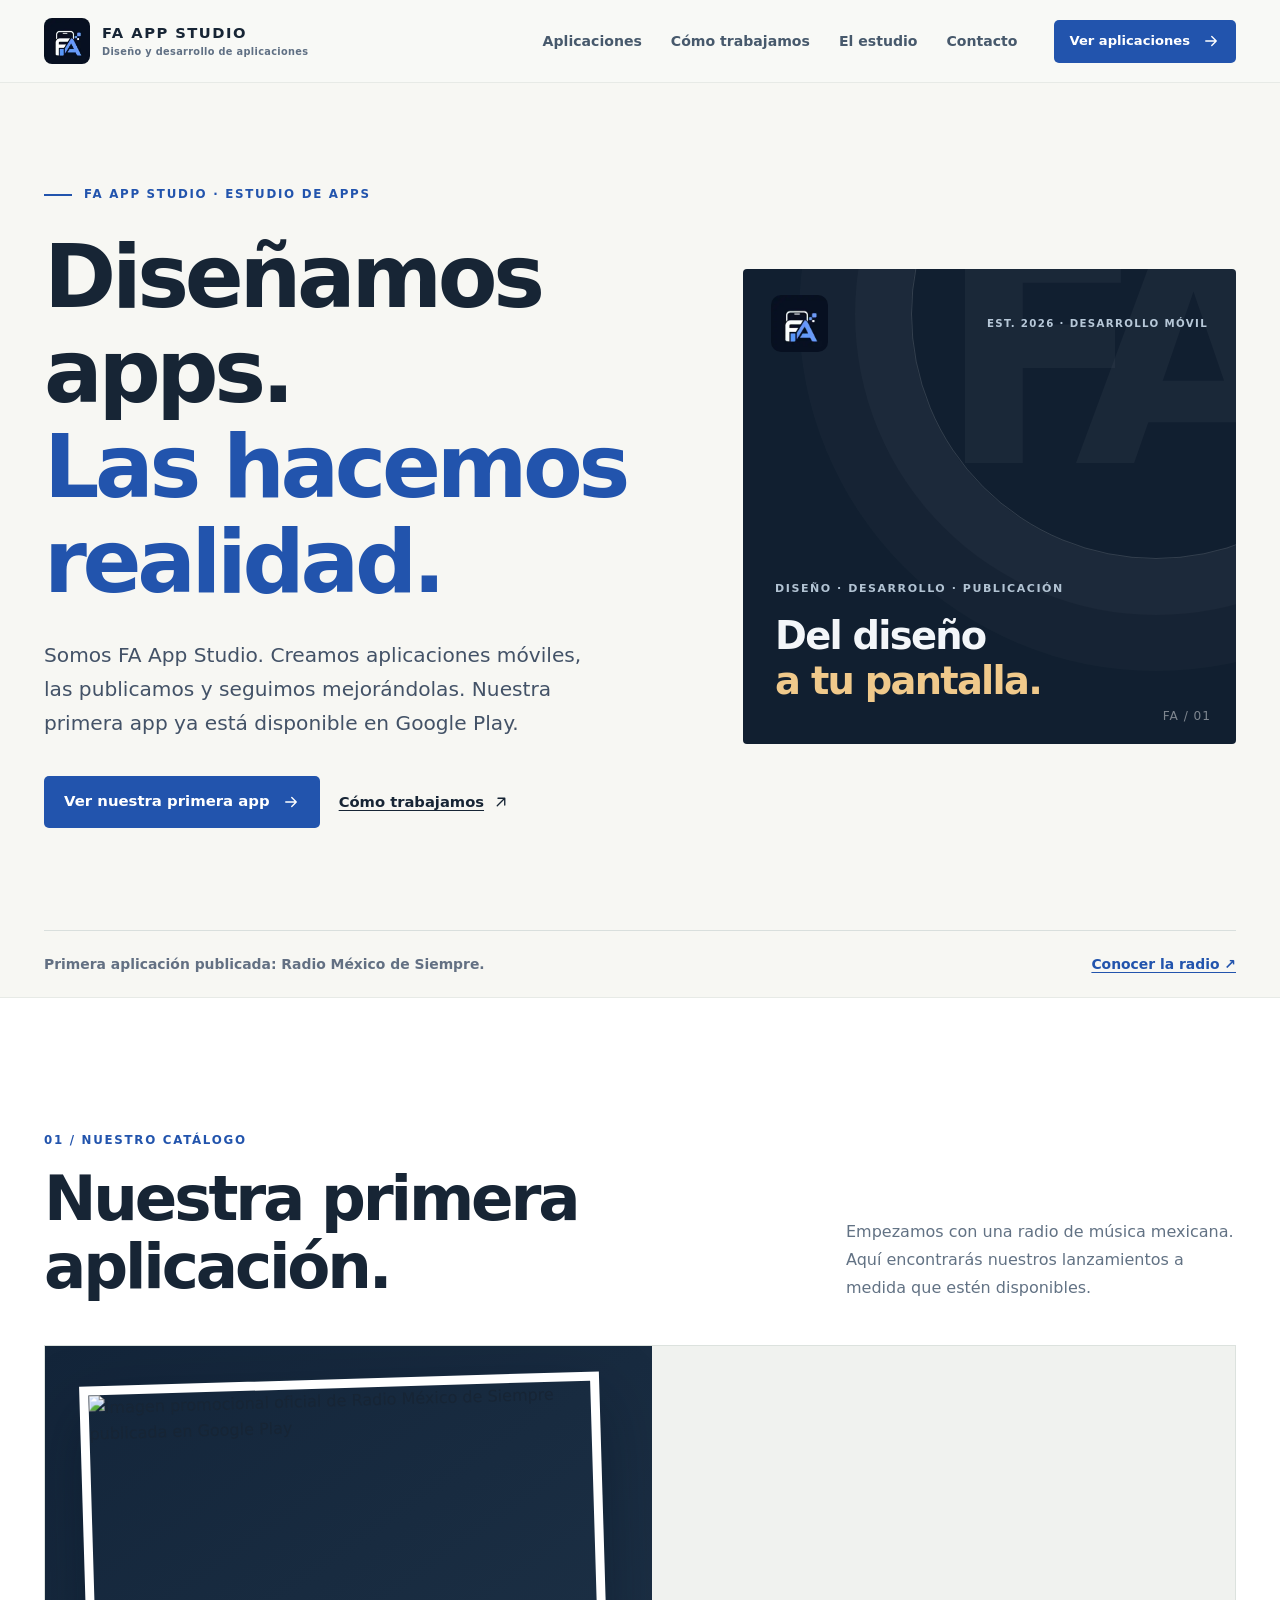
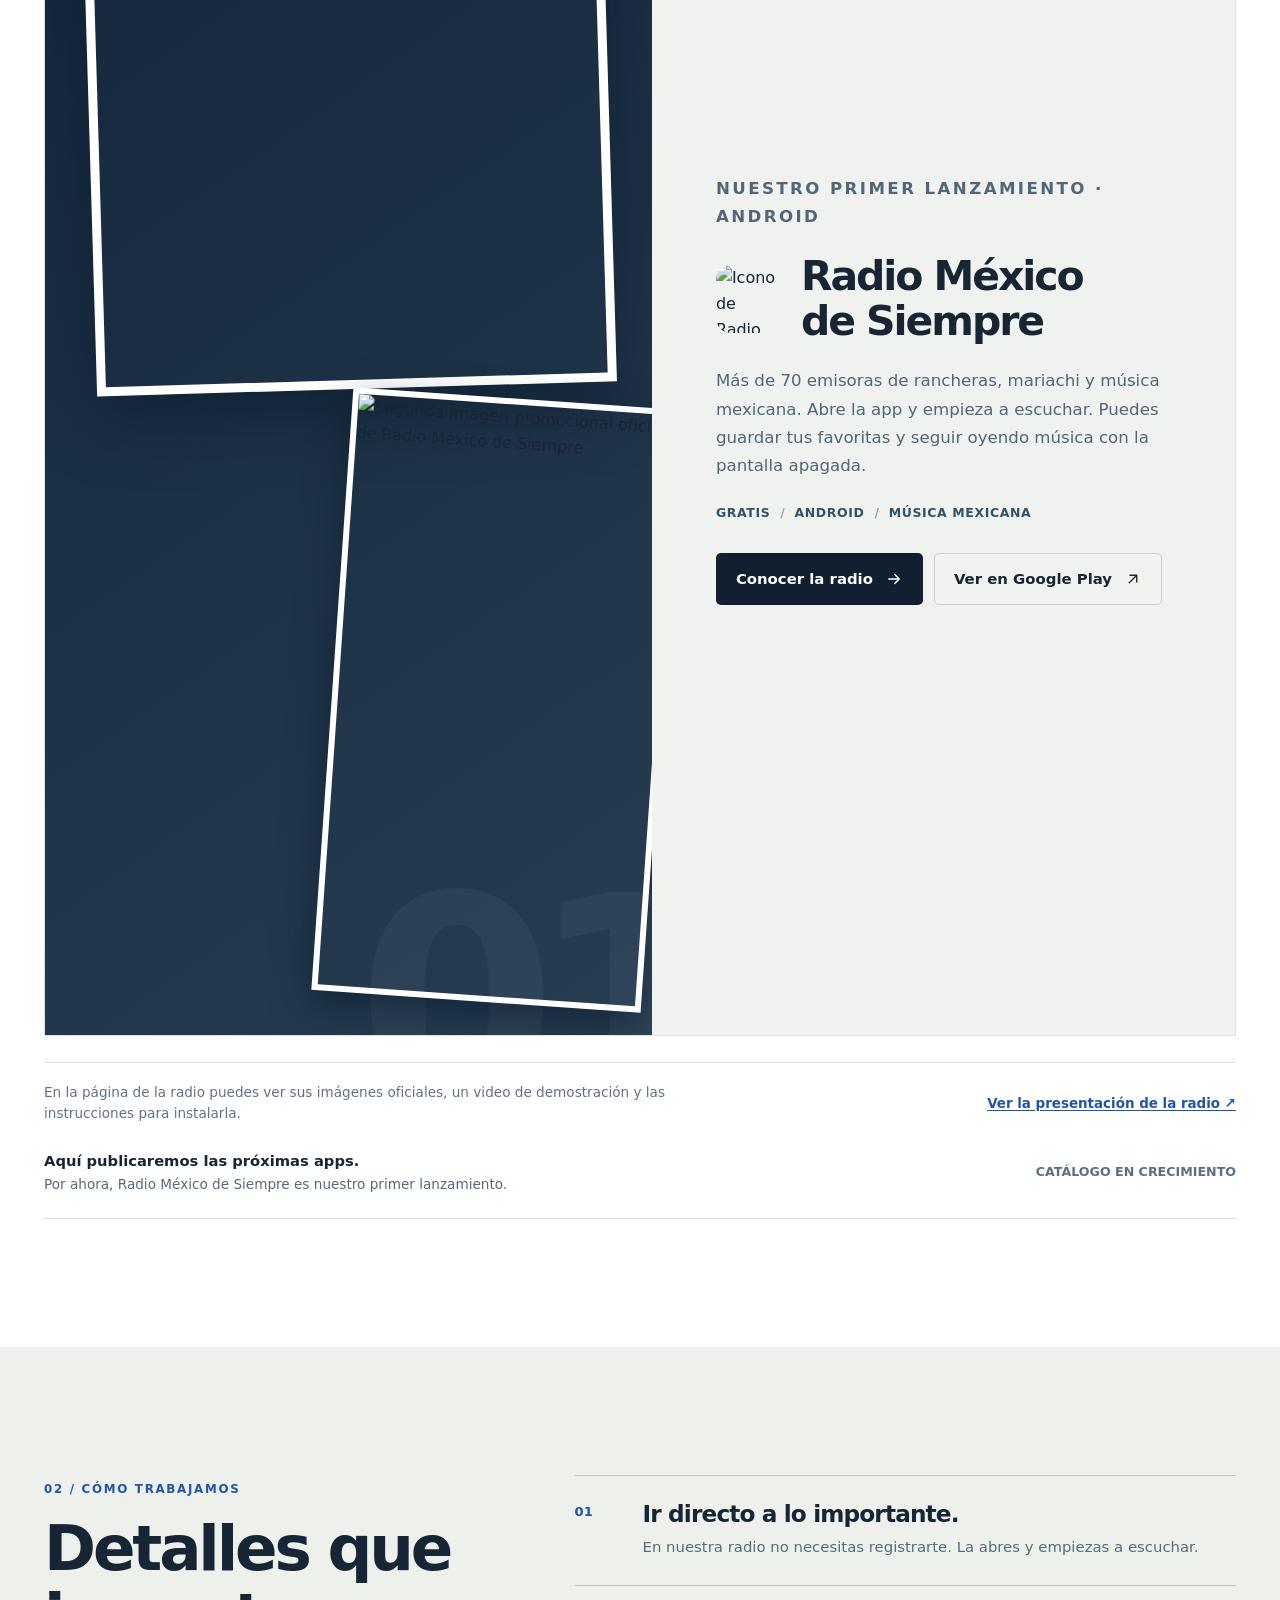
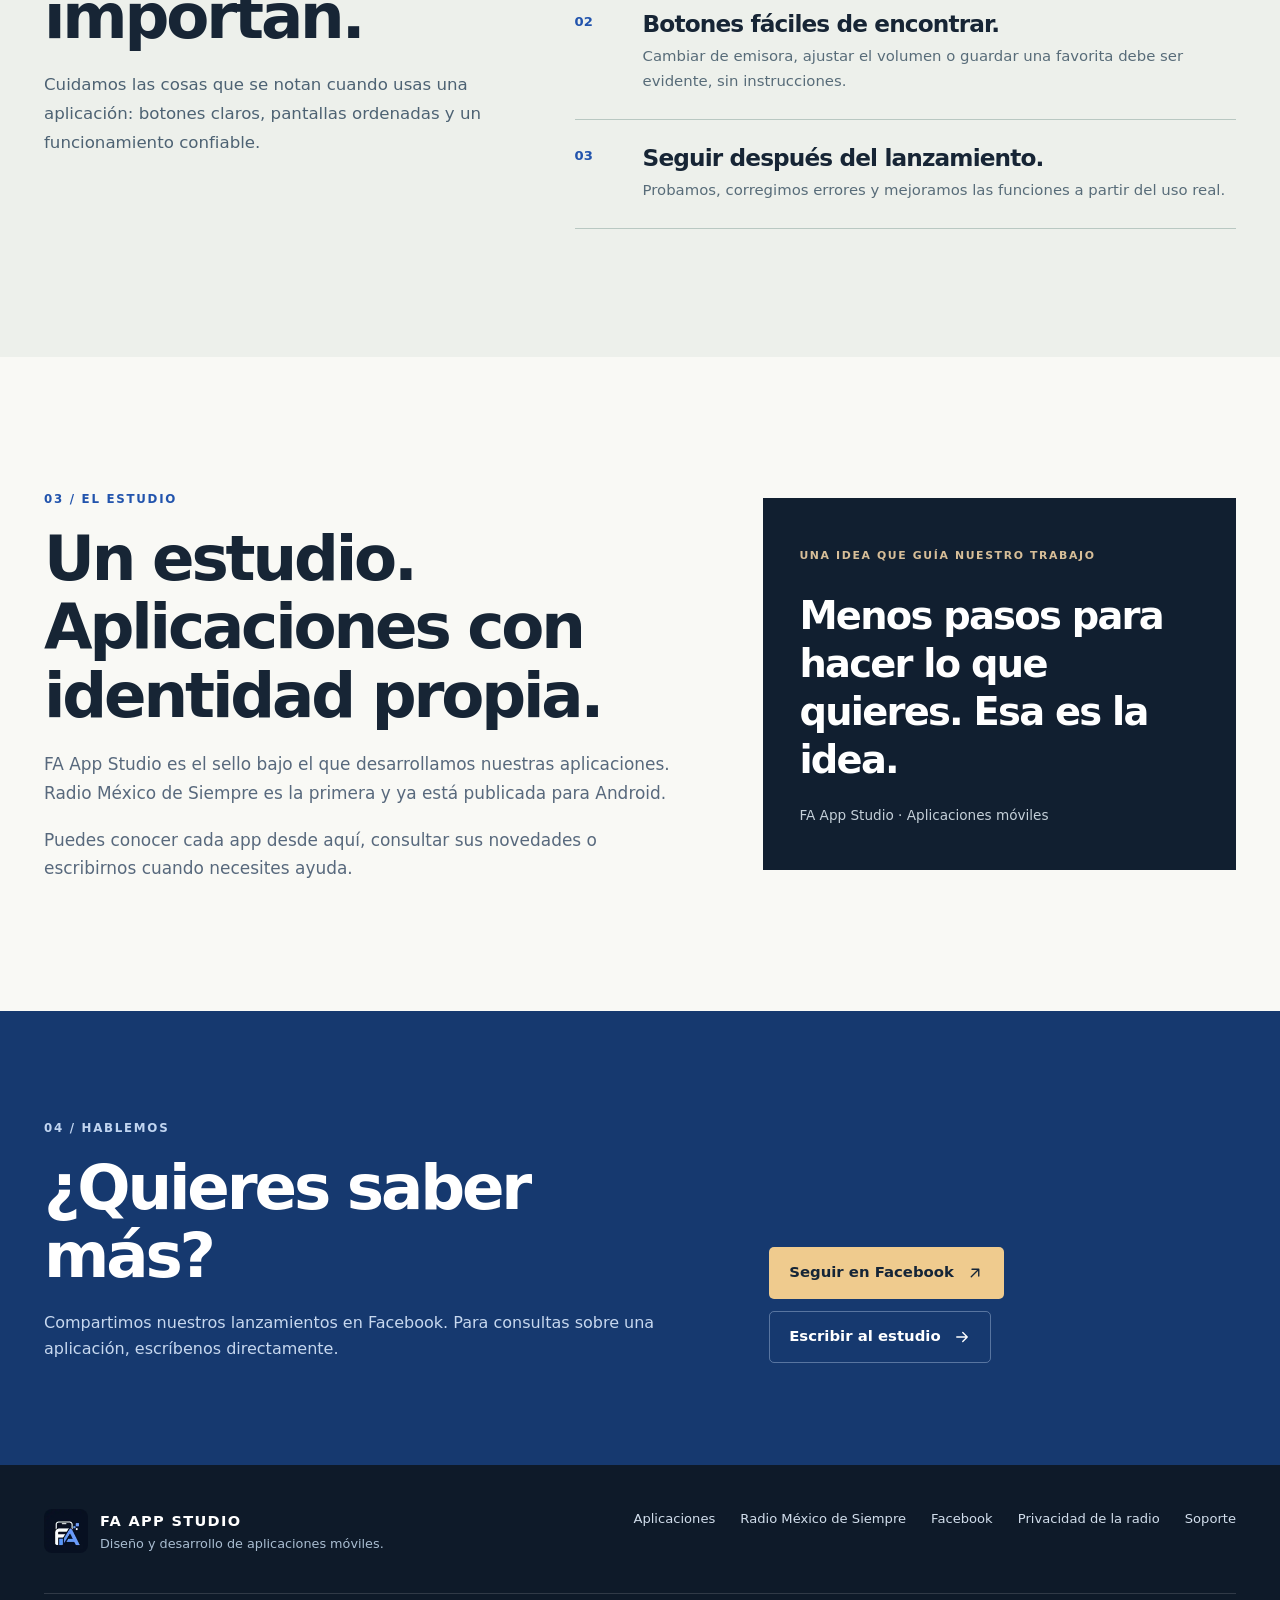
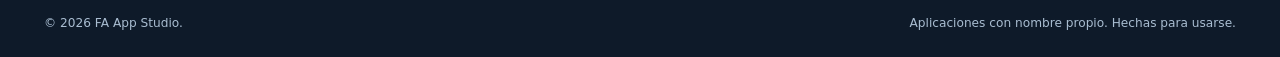
==== commit c3a5eaf2: "design(v5): replace generic corporate copy with grounded editorial storytelling and distinctive font" ====
--- a/index.html
+++ b/index.html
@@ -11,11 +11,14 @@
 <link rel="canonical" href="https://faappstudio.github.io/">
 <link rel="icon" href="/assets/fa-app-studio-logo.webp" type="image/webp">
 <link rel="preconnect" href="https://play-lh.googleusercontent.com" crossorigin>
-<link rel="stylesheet" href="/assets/studio-v4.css">
+<link rel="preconnect" href="https://fonts.googleapis.com">
+<link rel="preconnect" href="https://fonts.gstatic.com" crossorigin>
+<link href="https://fonts.googleapis.com/css2?family=DM+Sans:wght@400;500;600;700&family=Space+Grotesk:wght@400;500;600;700&display=swap" rel="stylesheet">
+<link rel="stylesheet" href="/assets/studio-v4.css?v=editorial-v5">
 <meta property="og:type" content="website">
 <meta property="og:site_name" content="FA App Studio">
 <meta property="og:locale" content="es_CL">
-<meta property="og:title" content="FA App Studio | Apps para usar. No para descifrar.">
+<meta property="og:title" content="FA App Studio | Diseño y desarrollo de aplicaciones">
 <meta property="og:description" content="Diseñamos y desarrollamos aplicaciones móviles fáciles de entender. Conoce nuestro primer lanzamiento: Radio México de Siempre.">
 <meta property="og:url" content="https://faappstudio.github.io/">
 <meta property="og:image" content="https://faappstudio.github.io/assets/fa-app-studio-logo.webp">
@@ -23,7 +26,7 @@
 <meta name="twitter:card" content="summary">
 <meta name="twitter:title" content="FA App Studio | Apps para usar. No para descifrar.">
 <meta name="twitter:description" content="Aplicaciones móviles diseñadas para usarse desde el primer momento.">
-<title>FA App Studio | Apps para usar. No para descifrar.</title>
+<title>FA App Studio | Diseño y desarrollo de aplicaciones</title>
 <script type="application/ld+json">{"@context":"https://schema.org","@graph":[{"@type":"Organization","@id":"https://faappstudio.github.io/#organization","name":"FA App Studio","url":"https://faappstudio.github.io/","logo":"https://faappstudio.github.io/assets/fa-app-studio-logo.webp","email":"faappstudio@gmail.com","sameAs":["https://www.facebook.com/people/FA-App-Studio/61595522407823/"]},{"@type":"WebSite","name":"FA App Studio","url":"https://faappstudio.github.io/","publisher":{"@id":"https://faappstudio.github.io/#organization"}},{"@type":"MobileApplication","name":"Radio México de Siempre","url":"https://faappstudio.github.io/radio-mexico-de-siempre/","downloadUrl":"https://play.google.com/store/apps/details?id=cl.rancherasfacil.app","operatingSystem":"Android","applicationCategory":"MusicApplication","author":{"@id":"https://faappstudio.github.io/#organization"}}]}</script>
 </head>
 <body>
@@ -48,18 +51,18 @@
     <div class="shell hero-inner">
       <div class="hero-copy">
         <p class="eyebrow">FA APP STUDIO · ESTUDIO DE APPS</p>
-        <h1 id="hero-title">Apps para usar. <span>No para descifrar.</span></h1>
-        <p class="hero-lead">Diseñamos y desarrollamos aplicaciones móviles con una idea clara: que puedas abrirlas, entenderlas y disfrutar de lo que viniste a hacer.</p>
+        <h1 id="hero-title">Diseñamos apps. <span>Las hacemos realidad.</span></h1>
+        <p class="hero-lead">Somos FA App Studio. Creamos aplicaciones móviles, las publicamos y seguimos mejorándolas. Nuestra primera app ya está disponible en Google Play.</p>
         <div class="hero-actions">
-          <a class="button button-primary" href="#aplicaciones">Conocer nuestras aplicaciones <svg viewBox="0 0 24 24" aria-hidden="true" fill="none" stroke="currentColor" stroke-width="1.8" stroke-linecap="round" stroke-linejoin="round"><path d="M5 12h14m-6-6 6 6-6 6"/></svg></a>
-          <a class="text-link" href="#valores">Nuestra forma de trabajar <svg viewBox="0 0 24 24" aria-hidden="true" fill="none" stroke="currentColor" stroke-width="1.8" stroke-linecap="round" stroke-linejoin="round"><path d="M7 17 17 7M8 7h9v9"/></svg></a>
+          <a class="button button-primary" href="#aplicaciones">Ver nuestra primera app <svg viewBox="0 0 24 24" aria-hidden="true" fill="none" stroke="currentColor" stroke-width="1.8" stroke-linecap="round" stroke-linejoin="round"><path d="M5 12h14m-6-6 6 6-6 6"/></svg></a>
+          <a class="text-link" href="#valores">Cómo trabajamos <svg viewBox="0 0 24 24" aria-hidden="true" fill="none" stroke="currentColor" stroke-width="1.8" stroke-linecap="round" stroke-linejoin="round"><path d="M7 17 17 7M8 7h9v9"/></svg></a>
         </div>
       </div>
       <div class="hero-art" aria-label="Identidad de FA App Studio: diseño y desarrollo de aplicaciones">
         <div class="art-top"><img src="/assets/fa-app-studio-logo.webp" width="57" height="57" alt="Logo FA App Studio"><span>EST. 2026 · DESARROLLO MÓVIL</span></div>
         <div class="art-statement">
-          <p>EL CRITERIO DETRÁS DE CADA PRODUCTO</p>
-          <strong>Menos vueltas.<br><span>Más ganas de usarla.</span></strong>
+          <p>DISEÑO · DESARROLLO · PUBLICACIÓN</p>
+          <strong>Del diseño<br><span>a tu pantalla.</span></strong>
         </div>
         <span class="art-foot" aria-hidden="true">FA / 01</span>
       </div>
@@ -73,8 +76,8 @@
   <section class="section work" id="aplicaciones" aria-labelledby="apps-title">
     <div class="shell">
       <div class="section-heading">
-        <div><span class="section-label">01 / NUESTRO CATÁLOGO</span><h2 id="apps-title">La primera ya está sonando.</h2></div>
-        <p>Una aplicación publicada, con nombre propio y su propia página. El catálogo crecerá a medida que lancemos nuevos productos.</p>
+        <div><span class="section-label">01 / NUESTRO CATÁLOGO</span><h2 id="apps-title">Nuestra primera aplicación.</h2></div>
+        <p>Empezamos con una radio de música mexicana. Aquí encontrarás nuestros lanzamientos a medida que estén disponibles.</p>
       </div>
       <article class="work-showcase" aria-labelledby="radio-title">
         <div class="work-visual">
@@ -87,21 +90,21 @@
             <img src="https://play-lh.googleusercontent.com/0Pzi9viFcpTtmi1oC8Kt0mcisMkskQ_d4C3DXLcQLcs7gzKYjn7hbidqSkML6eogBOApt_0C9tiRknqLq5o8=w240-h480-rw" alt="Icono de Radio México de Siempre" width="68" height="68" loading="lazy">
             <h3 id="radio-title">Radio México<br>de Siempre</h3>
           </div>
-          <p>Rancheras, mariachi, corridos y música mexicana en una radio pensada para escuchar, no para perderse entre menús. Con emisoras favoritas y reproducción en segundo plano.</p>
+          <p>Más de 70 emisoras de rancheras, mariachi y música mexicana. Abre la app y empieza a escuchar. Puedes guardar tus favoritas y seguir oyendo música con la pantalla apagada.</p>
           <div class="product-facts"><span>Gratis</span><span>Android</span><span>Música mexicana</span></div>
           <div class="work-actions">
             <a class="button button-dark" href="/radio-mexico-de-siempre/">Conocer la radio <svg viewBox="0 0 24 24" aria-hidden="true" fill="none" stroke="currentColor" stroke-width="1.8" stroke-linecap="round" stroke-linejoin="round"><path d="M5 12h14m-6-6 6 6-6 6"/></svg></a>
-            <a class="button button-outline" href="https://play.google.com/store/apps/details?id=cl.rancherasfacil.app&utm_source=faappstudio&utm_medium=website&utm_campaign=radio_mexico_de_siempre&utm_content=corporativa" target="_blank" rel="noopener noreferrer">Ver en Google Play <svg viewBox="0 0 24 24" aria-hidden="true" fill="none" stroke="currentColor" stroke-width="1.8" stroke-linecap="round" stroke-linejoin="round"><path d="M7 17 17 7M8 7h9v9"/></svg></a>
+            <a class="button button-outline" href="https://play.google.com/store/apps/details?id=cl.rancherasfacil.app&amp;utm_source=faappstudio&amp;utm_medium=website&amp;utm_campaign=radio_mexico_de_siempre&amp;utm_content=corporativa" target="_blank" rel="noopener noreferrer">Ver en Google Play <svg viewBox="0 0 24 24" aria-hidden="true" fill="none" stroke="currentColor" stroke-width="1.8" stroke-linecap="round" stroke-linejoin="round"><path d="M7 17 17 7M8 7h9v9"/></svg></a>
           </div>
         </div>
       </article>
       <div class="work-note">
-        <p>¿Quieres verla antes de instalarla? En su página encontrarás material oficial, un video corto de demostración y respuestas a las preguntas más habituales.</p>
+        <p>En la página de la radio puedes ver sus imágenes oficiales, un video de demostración y las instrucciones para instalarla.</p>
         <a href="/radio-mexico-de-siempre/#vistas">Ver la presentación de la radio ↗</a>
       </div>
       <div id="future-apps" class="future-app-grid" hidden aria-label="Otras aplicaciones publicadas de FA App Studio"></div>
       <div id="portfolio-next" class="portfolio-next">
-        <div><strong>Un estudio, más aplicaciones por venir.</strong><p>Las incorporaremos a este catálogo cuando estén publicadas.</p></div>
+        <div><strong>Aquí publicaremos las próximas apps.</strong><p>Por ahora, Radio México de Siempre es nuestro primer lanzamiento.</p></div>
         <span>CATÁLOGO EN CRECIMIENTO</span>
       </div>
     </div>
@@ -111,21 +114,21 @@
     <div class="shell principles-grid">
       <div>
         <span class="section-label">02 / CÓMO TRABAJAMOS</span>
-        <h2 id="principles-title">Que funcione es el comienzo.</h2>
-        <p class="principles-intro">También importa que se entienda, que los controles estén donde los buscas y que usar una app no se convierta en otra tarea.</p>
+        <h2 id="principles-title">Detalles que importan.</h2>
+        <p class="principles-intro">Cuidamos las cosas que se notan cuando usas una aplicación: botones claros, pantallas ordenadas y un funcionamiento confiable.</p>
       </div>
       <div class="principle-list">
         <div class="principle">
           <span class="principle-number">01</span>
-          <div><h3>Lo importante, primero.</h3><p>En Radio México de Siempre, escuchar está al frente. No tienes que crear una cuenta para comenzar.</p></div>
+          <div><h3>Ir directo a lo importante.</h3><p>En nuestra radio no necesitas registrarte. La abres y empiezas a escuchar.</p></div>
         </div>
         <div class="principle">
           <span class="principle-number">02</span>
-          <div><h3>Controles que se reconocen.</h3><p>Botones grandes y funciones directas: cambiar de emisora, regular el volumen y guardar favoritas.</p></div>
+          <div><h3>Botones fáciles de encontrar.</h3><p>Cambiar de emisora, ajustar el volumen o guardar una favorita debe ser evidente, sin instrucciones.</p></div>
         </div>
         <div class="principle">
           <span class="principle-number">03</span>
-          <div><h3>Publicar y seguir mejorando.</h3><p>Una aplicación no termina en el lanzamiento. Escuchar cómo se usa ayuda a decidir qué ajustar después.</p></div>
+          <div><h3>Seguir después del lanzamiento.</h3><p>Probamos, corregimos errores y mejoramos las funciones a partir del uso real.</p></div>
         </div>
       </div>
     </div>
@@ -135,13 +138,13 @@
     <div class="shell about-grid">
       <div>
         <span class="section-label">03 / EL ESTUDIO</span>
-        <h2 id="about-title">FA App Studio es la casa de nuestras aplicaciones.</h2>
-        <p>Diseñamos, desarrollamos y publicamos productos móviles con identidades propias. Radio México de Siempre es el primero: una app de música mexicana que ya puedes encontrar en Google Play.</p>
-        <p style="margin-top:18px">Este sitio reúne el estudio, sus lanzamientos y los canales oficiales para conocerlos y contactarnos.</p>
+        <h2 id="about-title">Un estudio. Aplicaciones con identidad propia.</h2>
+        <p>FA App Studio es el sello bajo el que desarrollamos nuestras aplicaciones. Radio México de Siempre es la primera y ya está publicada para Android.</p>
+        <p class="about-secondary">Puedes conocer cada app desde aquí, consultar sus novedades o escribirnos cuando necesites ayuda.</p>
       </div>
       <div class="about-quote">
         <span>UNA IDEA QUE GUÍA NUESTRO TRABAJO</span>
-        <strong>La tecnología debería facilitarte las cosas. No pedirte que aprendas a usarla.</strong>
+        <strong>Menos pasos para hacer lo que quieres. Esa es la idea.</strong>
         <p>FA App Studio · Aplicaciones móviles</p>
       </div>
     </div>
@@ -151,8 +154,8 @@
     <div class="shell contact-grid">
       <div>
         <span class="section-label">04 / HABLEMOS</span>
-        <h2 id="contact-title">Conoce lo que viene.</h2>
-        <p>Las novedades de FA App Studio se publican en nuestros canales oficiales. Si tienes una consulta sobre Radio México de Siempre, también puedes escribirnos.</p>
+        <h2 id="contact-title">¿Quieres saber más?</h2>
+        <p>Compartimos nuestros lanzamientos en Facebook. Para consultas sobre una aplicación, escríbenos directamente.</p>
       </div>
       <div class="contact-actions">
         <a class="button button-light" href="https://www.facebook.com/people/FA-App-Studio/61595522407823/" target="_blank" rel="noopener noreferrer">Seguir en Facebook <svg viewBox="0 0 24 24" aria-hidden="true" fill="none" stroke="currentColor" stroke-width="1.8" stroke-linecap="round" stroke-linejoin="round"><path d="M7 17 17 7M8 7h9v9"/></svg></a>
--- a/assets/studio-v4.css
+++ b/assets/studio-v4.css
@@ -22,7 +22,7 @@
 a,button{-webkit-tap-highlight-color:transparent}
 a:focus-visible,button:focus-visible{outline:3px solid var(--focus);outline-offset:4px}
 h1,h2,h3,p,figure{margin:0}
-h1,h2,h3{line-height:1.09;letter-spacing:-.05em}
+h1,h2,h3{line-height:1.09;letter-spacing:-.05em;overflow-wrap:anywhere}
 h1{font-size:clamp(3.6rem,6.8vw,7.1rem);font-weight:790}
 h2{font-size:clamp(2.45rem,4.9vw,4.5rem);font-weight:760}
 h3{font-size:clamp(1.25rem,2vw,1.8rem)}
@@ -55,7 +55,7 @@
 
 /* Corporate navigation */
 .site-header{position:sticky;top:0;z-index:30;background:rgba(248,249,246,.97);border-bottom:1px solid var(--line-soft);backdrop-filter:blur(14px)}
-.header-inner{display:flex;align-items:center;gap:26px;min-height:82px}
+.header-inner{display:flex;flex-wrap:wrap;align-items:center;gap:14px 26px;min-height:82px;padding-block:9px}
 .brand{display:flex;align-items:center;gap:12px;text-decoration:none}
 .brand-mark{width:46px;height:46px;border-radius:8px;object-fit:cover;flex:none}
 .brand-text{font-size:.92rem;font-weight:890;letter-spacing:.10em;line-height:1.2}
@@ -68,6 +68,7 @@
 /* Hero – primarily brand expression; product appears as proof, not as the master brand */
 .hero{position:relative;overflow:hidden;background:var(--canvas)}
 .hero-inner{display:grid;grid-template-columns:minmax(0,1.13fr) minmax(315px,.87fr);gap:clamp(30px,4.6vw,78px);align-items:center;padding-top:clamp(70px,8vw,119px);padding-bottom:clamp(78px,8vw,122px)}
+.hero-copy,.about-grid>*,.principles-grid>*{min-width:0}
 .hero .eyebrow{color:var(--blue);display:flex;align-items:center;gap:12px}
 .hero .eyebrow::before{content:"";width:28px;height:2px;background:var(--blue)}
 .hero h1{margin:26px 0 28px;max-width:760px}
@@ -82,7 +83,7 @@
 .art-top span{font-size:.64rem;color:#b7c8d8;letter-spacing:.13em;font-weight:800}
 .art-statement{position:absolute;z-index:1;left:32px;bottom:40px;right:30px}
 .art-statement p{font-size:.69rem;font-weight:780;color:#b2c3d3;letter-spacing:.14em;margin-bottom:16px}
-.art-statement strong{font-size:clamp(1.75rem,3vw,2.6rem);line-height:1.17;letter-spacing:-.045em;color:#f3f6f9;font-weight:740}
+.art-statement strong{font-size:clamp(1.75rem,3vw,2.6rem);line-height:1.17;letter-spacing:-.045em;color:#f3f6f9;font-weight:740;overflow-wrap:anywhere}
 .art-statement strong span{color:#f0c98b}
 .art-foot{position:absolute;bottom:18px;right:25px;color:#ffffff75;font-size:.76rem;letter-spacing:.08em}
 .hero-caption{display:flex;justify-content:space-between;align-items:center;gap:20px;border-top:1px solid var(--outline);padding:22px 0}
@@ -96,6 +97,7 @@
 .section-heading h2{margin-top:13px;max-width:720px}
 .section-heading p{color:#627284;font-size:1rem;line-height:1.75;max-width:390px}
 .work-showcase{display:grid;grid-template-columns:minmax(0,1.02fr) minmax(0,.98fr);background:#f0f2ef;border:1px solid #dce2de;overflow:hidden}
+.work-visual,.work-copy,.work-icon-row h3{min-width:0}
 .work-visual{min-height:430px;background:linear-gradient(145deg,#13253a,#273d52);padding:33px;display:flex;flex-direction:column;align-items:center;justify-content:center;gap:17px;position:relative;overflow:hidden}
 .work-visual::before{content:"01";font-size:18rem;color:#ffffff0a;line-height:1;position:absolute;bottom:-7rem;right:-3rem;font-weight:900;letter-spacing:-.1em;pointer-events:none}
 .work-screenshot{position:relative;width:min(100%,520px);border:9px solid white;box-shadow:0 25px 65px #020d1c5c;transform:rotate(-1.7deg)}
@@ -103,7 +105,7 @@
 .work-screen-secondary{width:61%;margin:-8px -8% 0 auto;border:6px solid white;box-shadow:0 14px 38px #05162582;transform:rotate(4deg);position:relative}
 .work-screen-secondary img{width:100%;aspect-ratio:16/9;object-fit:cover}
 .work-copy{display:flex;flex-direction:column;justify-content:center;padding:clamp(30px,5vw,64px)}
-.work-label{color:#396377}
+.work-label{color:#396377;overflow-wrap:anywhere}
 .work-icon-row{display:flex;align-items:center;gap:17px;margin:23px 0}
 .work-icon-row img{width:68px;height:68px;border-radius:15px}
 .work-copy h3{font-size:clamp(2.1rem,3.2vw,3.4rem);line-height:1.1}
@@ -116,7 +118,7 @@
 .work-note a{color:var(--blue);font-weight:760;font-size:.84rem;white-space:nowrap}
 .portfolio-next{display:flex;align-items:center;justify-content:space-between;gap:20px;padding:23px 0;border-bottom:1px solid var(--outline)}
 .portfolio-next strong{font-size:.92rem}
-.portfolio-next p{color:#69798a;font-size:.85rem}
+.portfolio-next p{color:#566a7c;font-size:.85rem}
 .portfolio-next>span{font-size:.79rem;color:#597085;font-weight:760}
 .future-app-grid{display:grid;grid-template-columns:repeat(3,minmax(0,1fr));gap:17px;margin-top:24px}
 .catalog-card{padding:24px;border:1px solid var(--outline);background:#f8f9f7;display:flex;flex-direction:column}
@@ -132,7 +134,7 @@
 .principles{background:#edf0eb}
 .principles-grid{display:grid;grid-template-columns:minmax(260px,.8fr) minmax(0,1.2fr);gap:clamp(42px,7vw,110px)}
 .principles h2{margin:14px 0 18px}
-.principles-intro{color:#657586;line-height:1.76;font-size:1.04rem}
+.principles-intro{color:#4d6273;line-height:1.76;font-size:1.04rem}
 .principle-list{border-top:1px solid #b9c8c2}
 .principle{display:grid;grid-template-columns:48px 1fr;gap:20px;border-bottom:1px solid #b9c8c2;padding:25px 0}
 .principle-number{font-size:.82rem;font-weight:820;color:var(--blue)}
@@ -146,7 +148,7 @@
 .about p{color:#58697d;font-size:1.06rem;line-height:1.7}
 .about-quote{padding:43px 36px;background:var(--night);color:white}
 .about-quote span{font-size:.68rem;letter-spacing:.15em;color:#d7be98;font-weight:780}
-.about-quote strong{display:block;font-size:clamp(1.7rem,3vw,2.55rem);letter-spacing:-.045em;line-height:1.25;margin:25px 0 0}
+.about-quote strong{display:block;font-size:clamp(1.7rem,3vw,2.55rem);letter-spacing:-.045em;line-height:1.25;margin:25px 0 0;overflow-wrap:anywhere}
 .about-quote p{font-size:.85rem;color:#c5d0d9;margin-top:20px}
 
 /* Contact and footer */
@@ -182,16 +184,16 @@
   .header-inner{min-height:73px}
   .nav{display:none}
   .header-action{margin-left:auto}
-  .hero-inner{grid-template-columns:1fr;padding:68px 0 62px;gap:42px}
+  .hero-inner{grid-template-columns:minmax(0,1fr);padding:68px 0 62px;gap:42px}
   .hero h1{font-size:clamp(3.5rem,9vw,5.4rem);margin-top:22px}
   .hero-art{min-height:360px}
   .hero-caption{align-items:flex-start}
   .section-heading{display:block}
   .section-heading p{margin-top:18px;max-width:660px}
-  .work-showcase{grid-template-columns:1fr}
+  .work-showcase{grid-template-columns:minmax(0,1fr)}
   .work-visual{min-height:345px;padding:28px}
   .work-copy{padding:35px}
-  .principles-grid,.about-grid{grid-template-columns:1fr;gap:38px}
+  .principles-grid,.about-grid{grid-template-columns:minmax(0,1fr);gap:38px}
   .contact-grid{display:block}
   .contact-actions{margin-top:29px}
   .footer-main{display:block}
@@ -200,6 +202,8 @@
 }
 @media(max-width:520px){
   .shell{width:calc(100% - 32px)}
+  .header-action{display:none}
+  .header-inner{gap:12px}
   .header-action{min-height:40px;padding:9px 12px;font-size:.77rem}
   .brand-mark{width:43px;height:43px}
   .brand-text{font-size:.82rem}
@@ -238,6 +242,7 @@
   .footer-bottom{display:block}
   .footer-bottom span{display:block}
 }
+.about-secondary{margin-top:18px}
 @media(prefers-reduced-motion:reduce){
   html{scroll-behavior:auto}
   *,*::before,*::after{transition-duration:0s!important;animation-duration:0s!important}
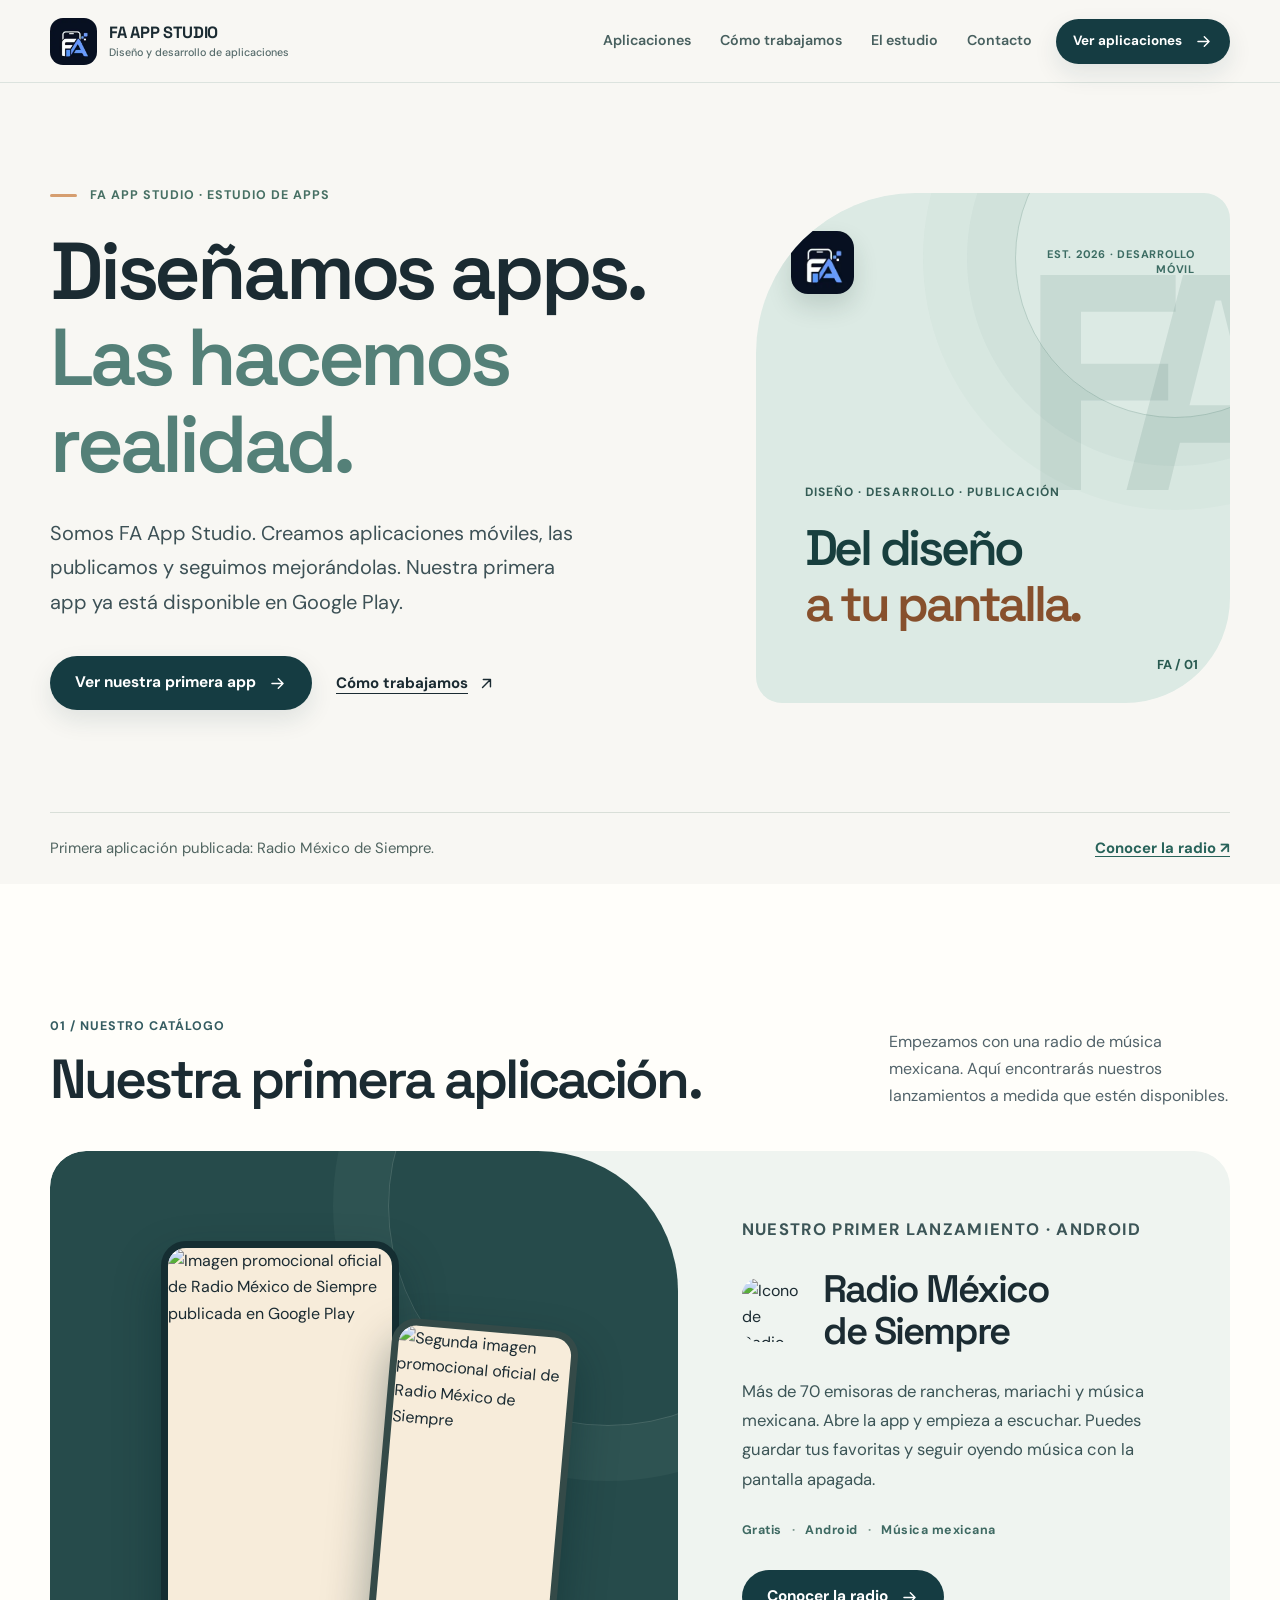
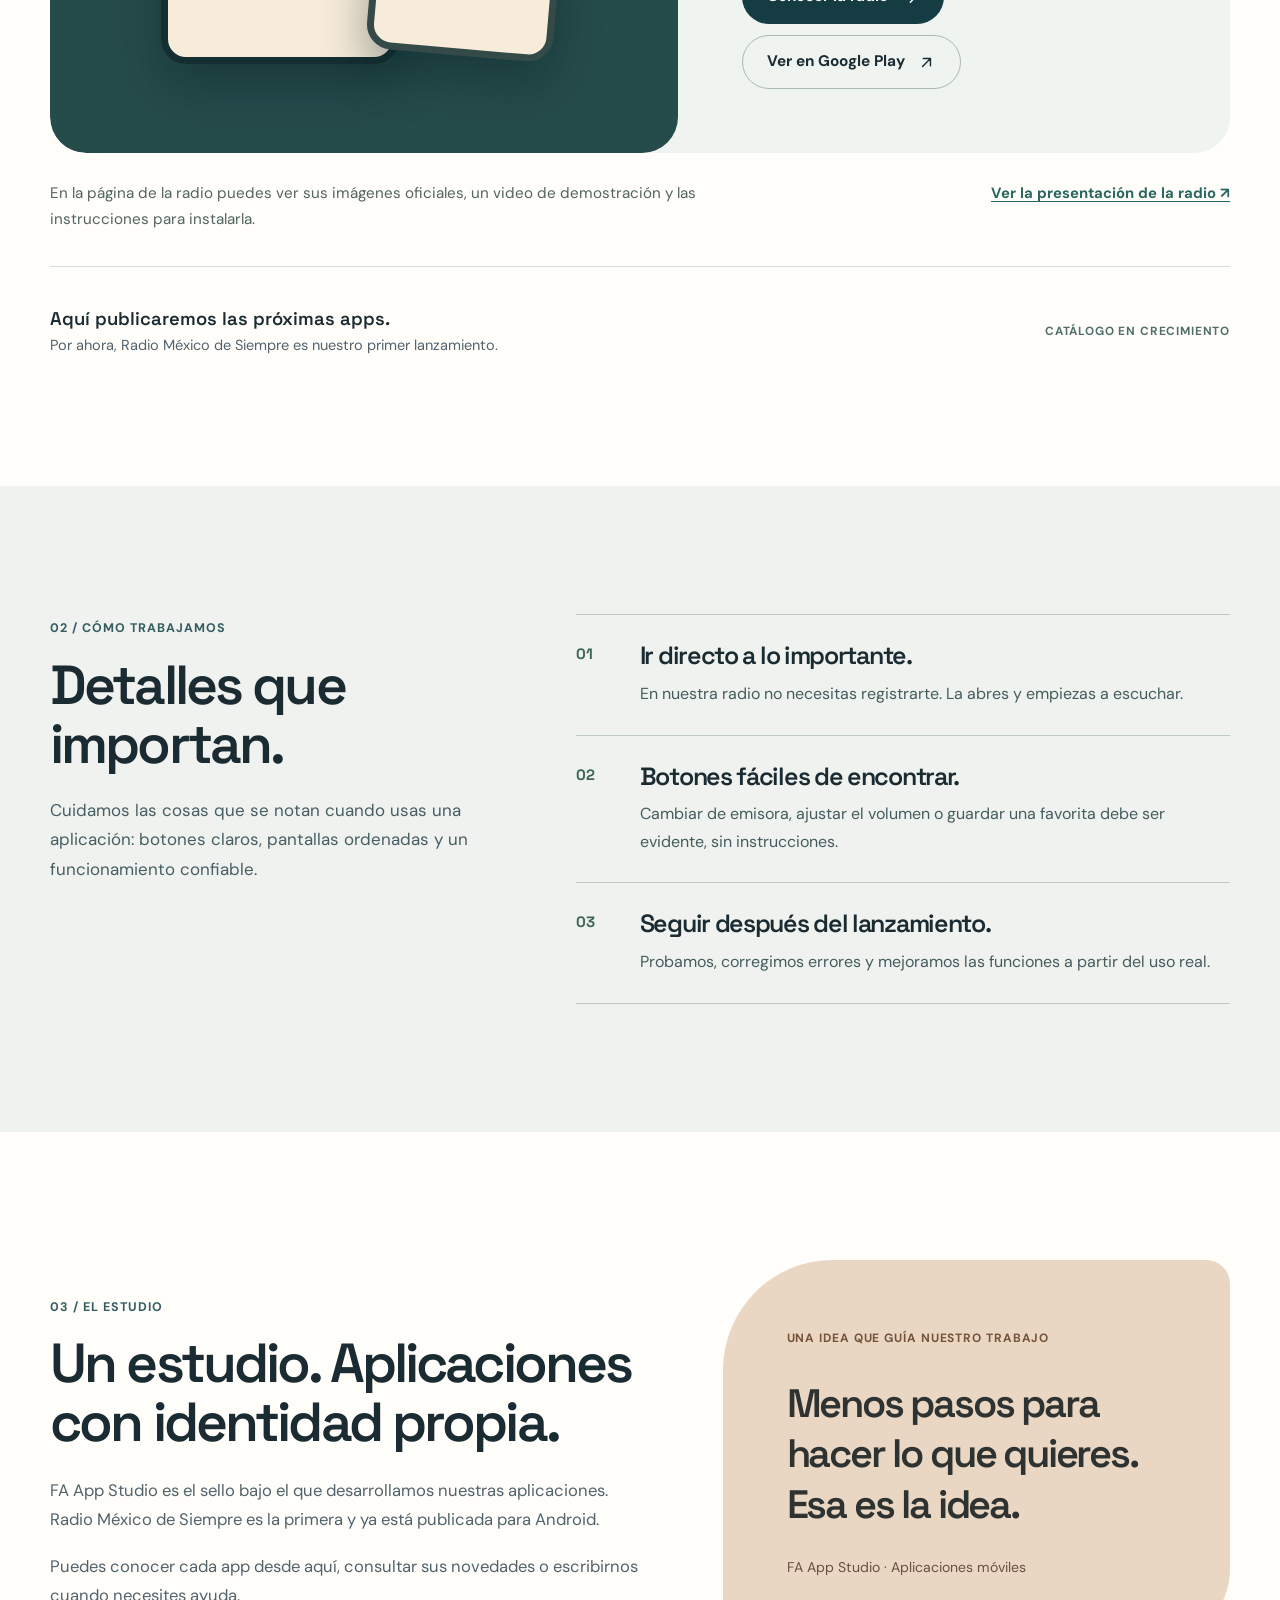
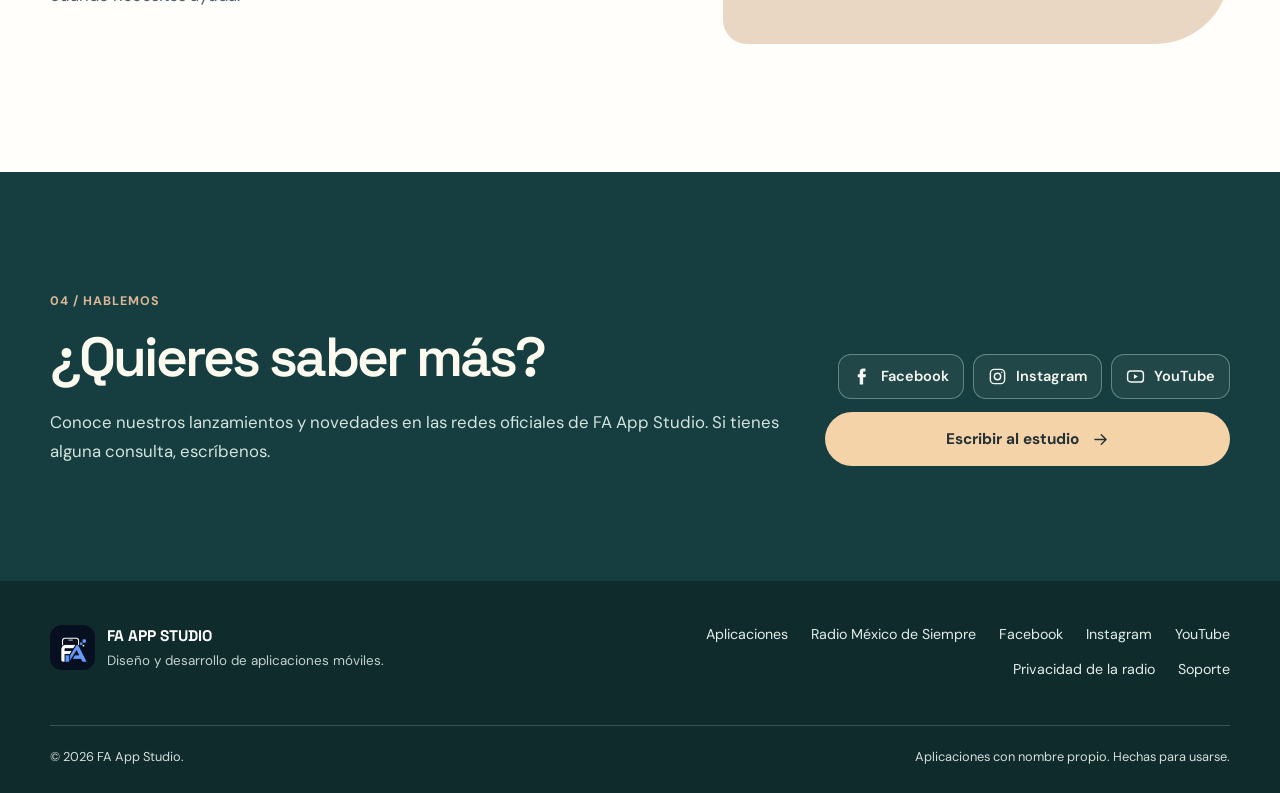
==== commit f3a613d1: "feat: link Instagram and YouTube on official FA App Studio homepage" ====
--- a/index.html
+++ b/index.html
@@ -14,7 +14,7 @@
 <link rel="preconnect" href="https://fonts.googleapis.com">
 <link rel="preconnect" href="https://fonts.gstatic.com" crossorigin>
 <link href="https://fonts.googleapis.com/css2?family=DM+Sans:wght@400;500;600;700&family=Space+Grotesk:wght@400;500;600;700&display=swap" rel="stylesheet">
-<link rel="stylesheet" href="/assets/studio-v4.css?v=editorial-v5">
+<link rel="stylesheet" href="/assets/studio-v4.css?v=editorial-v6-social">
 <meta property="og:type" content="website">
 <meta property="og:site_name" content="FA App Studio">
 <meta property="og:locale" content="es_CL">
@@ -27,7 +27,7 @@
 <meta name="twitter:title" content="FA App Studio | Apps para usar. No para descifrar.">
 <meta name="twitter:description" content="Aplicaciones móviles diseñadas para usarse desde el primer momento.">
 <title>FA App Studio | Diseño y desarrollo de aplicaciones</title>
-<script type="application/ld+json">{"@context":"https://schema.org","@graph":[{"@type":"Organization","@id":"https://faappstudio.github.io/#organization","name":"FA App Studio","url":"https://faappstudio.github.io/","logo":"https://faappstudio.github.io/assets/fa-app-studio-logo.webp","email":"faappstudio@gmail.com","sameAs":["https://www.facebook.com/people/FA-App-Studio/61595522407823/"]},{"@type":"WebSite","name":"FA App Studio","url":"https://faappstudio.github.io/","publisher":{"@id":"https://faappstudio.github.io/#organization"}},{"@type":"MobileApplication","name":"Radio México de Siempre","url":"https://faappstudio.github.io/radio-mexico-de-siempre/","downloadUrl":"https://play.google.com/store/apps/details?id=cl.rancherasfacil.app","operatingSystem":"Android","applicationCategory":"MusicApplication","author":{"@id":"https://faappstudio.github.io/#organization"}}]}</script>
+<script type="application/ld+json">{"@context":"https://schema.org","@graph":[{"@type":"Organization","@id":"https://faappstudio.github.io/#organization","name":"FA App Studio","url":"https://faappstudio.github.io/","logo":"https://faappstudio.github.io/assets/fa-app-studio-logo.webp","email":"faappstudio@gmail.com","sameAs":["https://www.facebook.com/people/FA-App-Studio/61595522407823/","https://www.instagram.com/faappstudio/","https://www.youtube.com/@FAAPPSTUDIO"]},{"@type":"WebSite","name":"FA App Studio","url":"https://faappstudio.github.io/","publisher":{"@id":"https://faappstudio.github.io/#organization"}},{"@type":"MobileApplication","name":"Radio México de Siempre","url":"https://faappstudio.github.io/radio-mexico-de-siempre/","downloadUrl":"https://play.google.com/store/apps/details?id=cl.rancherasfacil.app","operatingSystem":"Android","applicationCategory":"MusicApplication","author":{"@id":"https://faappstudio.github.io/#organization"}}]}</script>
 </head>
 <body>
 <a class="skip-link" href="#contenido">Saltar al contenido</a>
@@ -155,11 +155,15 @@
       <div>
         <span class="section-label">04 / HABLEMOS</span>
         <h2 id="contact-title">¿Quieres saber más?</h2>
-        <p>Compartimos nuestros lanzamientos en Facebook. Para consultas sobre una aplicación, escríbenos directamente.</p>
+        <p>Conoce nuestros lanzamientos y novedades en las redes oficiales de FA App Studio. Si tienes alguna consulta, escríbenos.</p>
       </div>
       <div class="contact-actions">
-        <a class="button button-light" href="https://www.facebook.com/people/FA-App-Studio/61595522407823/" target="_blank" rel="noopener noreferrer">Seguir en Facebook <svg viewBox="0 0 24 24" aria-hidden="true" fill="none" stroke="currentColor" stroke-width="1.8" stroke-linecap="round" stroke-linejoin="round"><path d="M7 17 17 7M8 7h9v9"/></svg></a>
-        <a class="button button-outline" href="mailto:faappstudio@gmail.com">Escribir al estudio <svg viewBox="0 0 24 24" aria-hidden="true" fill="none" stroke="currentColor" stroke-width="1.8" stroke-linecap="round" stroke-linejoin="round"><path d="M5 12h14m-6-6 6 6-6 6"/></svg></a>
+        <div class="contact-social-links" role="group" aria-label="Redes sociales oficiales de FA App Studio">
+          <a class="contact-social-link" href="https://www.facebook.com/people/FA-App-Studio/61595522407823/" target="_blank" rel="noopener noreferrer" aria-label="FA App Studio en Facebook"><svg viewBox="0 0 24 24" aria-hidden="true" focusable="false"><path fill="currentColor" d="M15.7 2H13c-3.1 0-4.5 1.6-4.5 4.6V9H6v3.8h2.5V22h4.3v-9.2h3.1l.5-3.8h-3.6V7c0-1 .2-1.3 1.2-1.3h1.7V2Z"/></svg><span>Facebook</span></a>
+          <a class="contact-social-link" href="https://www.instagram.com/faappstudio/" target="_blank" rel="noopener noreferrer" aria-label="FA App Studio en Instagram"><svg viewBox="0 0 24 24" fill="none" stroke="currentColor" stroke-width="1.8" stroke-linecap="round" stroke-linejoin="round" aria-hidden="true" focusable="false"><rect x="3" y="3" width="18" height="18" rx="5"/><circle cx="12" cy="12" r="4"/><circle cx="17.4" cy="6.6" r=".9" fill="currentColor" stroke="none"/></svg><span>Instagram</span></a>
+          <a class="contact-social-link" href="https://www.youtube.com/@FAAPPSTUDIO" target="_blank" rel="noopener noreferrer" aria-label="FA App Studio en YouTube"><svg viewBox="0 0 24 24" aria-hidden="true" focusable="false"><rect x="2" y="5" width="20" height="14" rx="4" fill="none" stroke="currentColor" stroke-width="1.8"/><path d="m10 9 5 3-5 3Z" fill="currentColor"/></svg><span>YouTube</span></a>
+        </div>
+        <a class="button button-light" href="mailto:faappstudio@gmail.com">Escribir al estudio <svg viewBox="0 0 24 24" aria-hidden="true" fill="none" stroke="currentColor" stroke-width="1.8" stroke-linecap="round" stroke-linejoin="round"><path d="M5 12h14m-6-6 6 6-6 6"/></svg></a>
       </div>
     </div>
   </section>
@@ -175,6 +179,8 @@
         <a href="#aplicaciones">Aplicaciones</a>
         <a href="/radio-mexico-de-siempre/">Radio México de Siempre</a>
         <a href="https://www.facebook.com/people/FA-App-Studio/61595522407823/" target="_blank" rel="noopener noreferrer">Facebook</a>
+        <a href="https://www.instagram.com/faappstudio/" target="_blank" rel="noopener noreferrer">Instagram</a>
+        <a href="https://www.youtube.com/@FAAPPSTUDIO" target="_blank" rel="noopener noreferrer">YouTube</a>
         <a href="/privacy.html">Privacidad de la radio</a>
         <a href="mailto:faappstudio@gmail.com?subject=Soporte%20Radio%20M%C3%A9xico%20de%20Siempre">Soporte</a>
       </nav>
--- a/assets/studio-v4.css
+++ b/assets/studio-v4.css
@@ -1,249 +1,284 @@
-/* FA App Studio · V4 / Editorial product studio
-   Standalone sheet: tokens → foundations → layout → components → responsive.
-   No external fonts or client-side framework. */
+/* FA App Studio · Editorial identity V5
+   One deliberate system, not accumulated overrides. Type: Space Grotesk + DM Sans.
+   Breakpoints respond to content; no stock photos, no invented accomplishments. */
 :root{
   color-scheme:light;
-  --canvas:#f7f7f3;--paper:#fff;--ink:#172535;--ink-soft:#435267;
-  --blue:#2254ad;--blue-deep:#16396f;--night:#111f30;--night-2:#1c3047;
-  --outline:#d9dfdd;--line-soft:#e7eae6;--gold:#dbb777;--sage:#e9f0e9;
-  --content:1192px;
-  --step-xs:.5rem;--step-sm:1rem;--step-md:1.5rem;--step-lg:2.5rem;--step-xl:4rem;--step-2xl:7.25rem;
-  --focus:#bb6f0e;
-  font-family:ui-sans-serif,system-ui,-apple-system,BlinkMacSystemFont,"Segoe UI",sans-serif;
-  font-size:16px;
+  --canvas:#f8f7f3;--white:#fffefa;--ink:#1b2b32;--ink2:#3d5156;
+  --muted:#52636a;--stroke:#d9dfd8;--deep:#153c42;--deep2:#234d51;
+  --accent:#d8a06c;--mint:#dfebe5;--sky:#f0f5f2;
+  --sans:"DM Sans",system-ui,-apple-system,"Segoe UI",sans-serif;
+  --display:"Space Grotesk","DM Sans",system-ui,sans-serif;
+  --content:1180px;
+  font-family:var(--sans);font-size:16px;
 }
 *,*::before,*::after{box-sizing:border-box}
-html{scroll-behavior:smooth;scroll-padding-top:6.5rem}
-body{margin:0;background:var(--canvas);color:var(--ink);line-height:1.6;-webkit-font-smoothing:antialiased}
+html{scroll-behavior:smooth;scroll-padding-top:7rem}
+body{margin:0;color:var(--ink);background:var(--canvas);line-height:1.65;-webkit-font-smoothing:antialiased}
 a{color:inherit;text-underline-offset:.18em}
+a,button{touch-action:manipulation;-webkit-tap-highlight-color:transparent}
 button{font:inherit}
 img,svg{display:block;max-width:100%}
-svg{flex:none}
-a,button{-webkit-tap-highlight-color:transparent}
-a:focus-visible,button:focus-visible{outline:3px solid var(--focus);outline-offset:4px}
 h1,h2,h3,p,figure{margin:0}
-h1,h2,h3{line-height:1.09;letter-spacing:-.05em;overflow-wrap:anywhere}
-h1{font-size:clamp(3.6rem,6.8vw,7.1rem);font-weight:790}
-h2{font-size:clamp(2.45rem,4.9vw,4.5rem);font-weight:760}
-h3{font-size:clamp(1.25rem,2vw,1.8rem)}
-p{max-width:68ch}
+h1,h2,h3{font-family:var(--display);font-weight:600;line-height:1.07;letter-spacing:-.052em;overflow-wrap:anywhere}
+h1{font-size:clamp(3.15rem,6.3vw,6rem)}
+h2{font-size:clamp(2.2rem,4.3vw,4.3rem)}
+h3{font-size:clamp(1.22rem,2.2vw,1.75rem)}
+p{max-width:67ch}
 [hidden]{display:none!important}
-.shell{width:min(var(--content),calc(100% - 3rem));margin-inline:auto}
-.skip-link{position:fixed;top:-120px;left:15px;z-index:100;background:var(--paper);padding:12px 18px}
-.skip-link:focus{top:15px}
-.eyebrow,.section-label,.work-label{
-  font-size:.74rem;font-weight:820;text-transform:uppercase;letter-spacing:.145em;
-}
-.section-label{color:var(--blue)}
-.button{
-  display:inline-flex;align-items:center;justify-content:center;gap:.75rem;
-  min-height:52px;padding:12px 19px;border:1px solid transparent;
-  border-radius:5px;text-decoration:none;font-size:.93rem;line-height:1.3;
-  font-weight:770;transition:background-color .16s,color .16s,border-color .16s;
-}
-.button svg,.text-link svg{width:18px;height:18px}
-.button-primary{background:var(--blue);color:white}
-.button-primary:hover{background:var(--blue-deep)}
-.button-dark{background:var(--night);color:white}
-.button-dark:hover{background:#304661}
-.button-outline{border-color:#c6d0d4;background:transparent;color:var(--ink)}
-.button-outline:hover{background:#e9edeb}
-.button-light{color:#152537;background:#efcb8e}
-.button-light:hover{background:#f9dca8}
-.text-link{display:inline-flex;align-items:center;gap:.5rem;font-weight:760;font-size:.92rem;text-decoration-thickness:1px}
-.text-link:hover{color:var(--blue)}
-
-/* Corporate navigation */
-.site-header{position:sticky;top:0;z-index:30;background:rgba(248,249,246,.97);border-bottom:1px solid var(--line-soft);backdrop-filter:blur(14px)}
-.header-inner{display:flex;flex-wrap:wrap;align-items:center;gap:14px 26px;min-height:82px;padding-block:9px}
-.brand{display:flex;align-items:center;gap:12px;text-decoration:none}
-.brand-mark{width:46px;height:46px;border-radius:8px;object-fit:cover;flex:none}
-.brand-text{font-size:.92rem;font-weight:890;letter-spacing:.10em;line-height:1.2}
-.brand-text small{display:block;font-size:.61rem;font-weight:670;color:#607084;letter-spacing:.035em;margin-top:5px}
-.nav{display:flex;gap:29px;align-items:center;margin-left:auto}
-.nav a{font-weight:720;font-size:.88rem;color:#47596c;text-decoration:none;white-space:nowrap}
-.nav a:hover{color:var(--blue)}
-.header-action{margin-left:10px;min-height:43px;font-size:.82rem;padding:9px 15px}
-
-/* Hero – primarily brand expression; product appears as proof, not as the master brand */
-.hero{position:relative;overflow:hidden;background:var(--canvas)}
-.hero-inner{display:grid;grid-template-columns:minmax(0,1.13fr) minmax(315px,.87fr);gap:clamp(30px,4.6vw,78px);align-items:center;padding-top:clamp(70px,8vw,119px);padding-bottom:clamp(78px,8vw,122px)}
-.hero-copy,.about-grid>*,.principles-grid>*{min-width:0}
-.hero .eyebrow{color:var(--blue);display:flex;align-items:center;gap:12px}
-.hero .eyebrow::before{content:"";width:28px;height:2px;background:var(--blue)}
-.hero h1{margin:26px 0 28px;max-width:760px}
-.hero h1 span{display:block;color:var(--blue)}
-.hero-lead{font-size:clamp(1.07rem,1.7vw,1.26rem);line-height:1.7;color:var(--ink-soft);max-width:540px}
-.hero-actions{margin-top:35px;display:flex;align-items:center;gap:19px;flex-wrap:wrap}
-.hero-art{min-height:475px;background:var(--night);position:relative;isolation:isolate;overflow:hidden;border-radius:4px}
-.hero-art::before{content:"FA";position:absolute;z-index:0;right:-8%;top:-14%;font-size:clamp(230px,24vw,470px);letter-spacing:-.12em;line-height:1;font-weight:900;color:#ffffff0a;pointer-events:none}
-.hero-art::after{content:"";position:absolute;width:490px;height:490px;border:1px solid #ffffff24;border-radius:50%;right:-165px;top:-200px;box-shadow:0 0 0 56px #ffffff07,0 0 0 112px #ffffff05;pointer-events:none}
-.art-top{position:absolute;z-index:1;top:26px;left:28px;right:28px;display:flex;align-items:center;justify-content:space-between;gap:12px}
-.art-top img{width:57px;height:57px;border-radius:10px}
-.art-top span{font-size:.64rem;color:#b7c8d8;letter-spacing:.13em;font-weight:800}
-.art-statement{position:absolute;z-index:1;left:32px;bottom:40px;right:30px}
-.art-statement p{font-size:.69rem;font-weight:780;color:#b2c3d3;letter-spacing:.14em;margin-bottom:16px}
-.art-statement strong{font-size:clamp(1.75rem,3vw,2.6rem);line-height:1.17;letter-spacing:-.045em;color:#f3f6f9;font-weight:740;overflow-wrap:anywhere}
-.art-statement strong span{color:#f0c98b}
-.art-foot{position:absolute;bottom:18px;right:25px;color:#ffffff75;font-size:.76rem;letter-spacing:.08em}
-.hero-caption{display:flex;justify-content:space-between;align-items:center;gap:20px;border-top:1px solid var(--outline);padding:22px 0}
-.hero-caption p{font-size:.87rem;color:#637083;font-weight:650}
-.hero-caption a{font-size:.87rem;font-weight:730;color:var(--blue);white-space:nowrap}
-
-/* Work section: one genuine published app, not invented catalogue depth */
-.section{padding:clamp(84px,10vw,132px) 0}
-.work{background:white;border-top:1px solid var(--line-soft)}
-.section-heading{display:flex;align-items:end;justify-content:space-between;gap:30px;margin:0 0 43px}
-.section-heading h2{margin-top:13px;max-width:720px}
-.section-heading p{color:#627284;font-size:1rem;line-height:1.75;max-width:390px}
-.work-showcase{display:grid;grid-template-columns:minmax(0,1.02fr) minmax(0,.98fr);background:#f0f2ef;border:1px solid #dce2de;overflow:hidden}
-.work-visual,.work-copy,.work-icon-row h3{min-width:0}
-.work-visual{min-height:430px;background:linear-gradient(145deg,#13253a,#273d52);padding:33px;display:flex;flex-direction:column;align-items:center;justify-content:center;gap:17px;position:relative;overflow:hidden}
-.work-visual::before{content:"01";font-size:18rem;color:#ffffff0a;line-height:1;position:absolute;bottom:-7rem;right:-3rem;font-weight:900;letter-spacing:-.1em;pointer-events:none}
-.work-screenshot{position:relative;width:min(100%,520px);border:9px solid white;box-shadow:0 25px 65px #020d1c5c;transform:rotate(-1.7deg)}
-.work-screenshot img{width:100%;aspect-ratio:16/9;object-fit:cover}
-.work-screen-secondary{width:61%;margin:-8px -8% 0 auto;border:6px solid white;box-shadow:0 14px 38px #05162582;transform:rotate(4deg);position:relative}
-.work-screen-secondary img{width:100%;aspect-ratio:16/9;object-fit:cover}
-.work-copy{display:flex;flex-direction:column;justify-content:center;padding:clamp(30px,5vw,64px)}
-.work-label{color:#396377;overflow-wrap:anywhere}
-.work-icon-row{display:flex;align-items:center;gap:17px;margin:23px 0}
-.work-icon-row img{width:68px;height:68px;border-radius:15px}
-.work-copy h3{font-size:clamp(2.1rem,3.2vw,3.4rem);line-height:1.1}
-.work-copy>p{color:#526678;font-size:1.04rem;line-height:1.7;max-width:460px}
-.product-facts{display:flex;align-items:center;gap:9px;flex-wrap:wrap;margin:22px 0 31px;color:#2d536e;font-size:.78rem;font-weight:800;text-transform:uppercase;letter-spacing:.05em}
-.product-facts span:not(:last-child)::after{content:"/";margin-left:10px;color:#91a3a9}
-.work-actions{display:flex;align-items:center;gap:11px;flex-wrap:wrap}
-.work-note{display:flex;gap:26px;align-items:center;justify-content:space-between;margin-top:26px;padding-top:19px;border-top:1px solid var(--outline)}
-.work-note p{font-size:.85rem;color:#627285;max-width:700px}
-.work-note a{color:var(--blue);font-weight:760;font-size:.84rem;white-space:nowrap}
-.portfolio-next{display:flex;align-items:center;justify-content:space-between;gap:20px;padding:23px 0;border-bottom:1px solid var(--outline)}
-.portfolio-next strong{font-size:.92rem}
-.portfolio-next p{color:#566a7c;font-size:.85rem}
-.portfolio-next>span{font-size:.79rem;color:#597085;font-weight:760}
-.future-app-grid{display:grid;grid-template-columns:repeat(3,minmax(0,1fr));gap:17px;margin-top:24px}
-.catalog-card{padding:24px;border:1px solid var(--outline);background:#f8f9f7;display:flex;flex-direction:column}
-.catalog-card-top{display:flex;align-items:center;gap:12px;margin-bottom:17px}
-.catalog-card-top img{width:56px;height:56px;border-radius:12px;object-fit:cover}
-.catalog-card-type{font-size:.69rem;color:#54718d;text-transform:uppercase;letter-spacing:.08em;font-weight:830}
-.catalog-card-title{font-size:1.35rem;letter-spacing:-.035em}
-.catalog-card-description{font-size:.91rem;color:#5a6c7d;line-height:1.6;margin-bottom:20px}
-.catalog-card-links{margin-top:auto;display:flex;gap:13px;flex-wrap:wrap}
-.catalog-card-link{font-weight:770;font-size:.82rem;color:var(--blue)}
-
-/* Editorial principles: rules rather than generic SaaS cards */
-.principles{background:#edf0eb}
-.principles-grid{display:grid;grid-template-columns:minmax(260px,.8fr) minmax(0,1.2fr);gap:clamp(42px,7vw,110px)}
-.principles h2{margin:14px 0 18px}
-.principles-intro{color:#4d6273;line-height:1.76;font-size:1.04rem}
-.principle-list{border-top:1px solid #b9c8c2}
-.principle{display:grid;grid-template-columns:48px 1fr;gap:20px;border-bottom:1px solid #b9c8c2;padding:25px 0}
-.principle-number{font-size:.82rem;font-weight:820;color:var(--blue)}
-.principle h3{font-size:1.45rem;letter-spacing:-.037em;margin-bottom:8px}
-.principle p{font-size:.93rem;line-height:1.68;color:#586c79}
-
-/* Brand credibility */
-.about{background:#f9f9f5}
-.about-grid{display:grid;grid-template-columns:1.15fr .85fr;gap:80px;align-items:center}
-.about h2{margin:14px 0 20px}
-.about p{color:#58697d;font-size:1.06rem;line-height:1.7}
-.about-quote{padding:43px 36px;background:var(--night);color:white}
-.about-quote span{font-size:.68rem;letter-spacing:.15em;color:#d7be98;font-weight:780}
-.about-quote strong{display:block;font-size:clamp(1.7rem,3vw,2.55rem);letter-spacing:-.045em;line-height:1.25;margin:25px 0 0;overflow-wrap:anywhere}
-.about-quote p{font-size:.85rem;color:#c5d0d9;margin-top:20px}
-
-/* Contact and footer */
-.contact{background:var(--blue-deep);color:white;padding:clamp(67px,8vw,115px) 0}
-.contact-grid{display:flex;justify-content:space-between;gap:35px;align-items:end}
-.contact .section-label{color:#c1d5f1}
-.contact h2{margin-top:15px;max-width:650px}
-.contact p{font-size:1rem;color:#c7d8ef;line-height:1.65;margin-top:19px}
-.contact-actions{display:flex;align-items:center;gap:12px;flex-wrap:wrap}
-.contact .button-outline{color:white;border-color:#9eb6d47c}
-.contact .button-outline:hover{background:#ffffff18}
-.footer{background:#0e1a29;color:#a9bdd1;padding:43px 0 23px}
-.footer-main{display:flex;justify-content:space-between;gap:40px;align-items:start}
-.footer-brand{display:flex;gap:12px;align-items:center}
-.footer-brand img{width:44px;height:44px;border-radius:8px}
-.footer-brand strong{font-size:.91rem;letter-spacing:.09em;color:white}
-.footer-brand p{font-size:.8rem}
-.footer-nav{display:flex;gap:13px 25px;flex-wrap:wrap}
-.footer-nav a{color:#d2deec;font-size:.82rem;text-decoration:none}
+a:focus-visible,button:focus-visible{outline:3px solid #a8692b;outline-offset:4px}
+.shell{width:min(var(--content),calc(100% - 48px));margin-inline:auto}
+.skip-link{position:fixed;z-index:80;top:-120px;left:16px;padding:12px 20px;background:white;color:var(--deep);border-radius:14px}
+.skip-link:focus{top:14px}
+.eyebrow,.section-label,.work-label{font-family:var(--sans);font-size:.78rem;font-weight:700;letter-spacing:.08em;text-transform:uppercase}
+.section-label{color:#355c61}
+.button{display:inline-flex;align-items:center;justify-content:center;gap:12px;min-height:54px;padding:14px 24px;border:1.5px solid transparent;border-radius:100px;text-decoration:none;font-size:.96rem;line-height:1.3;font-weight:700;transition:background .2s,color .2s,transform .2s}
+.button svg,.text-link svg{width:19px;height:19px;flex:none}
+.button:hover{transform:translateY(-2px)}
+.button-primary{color:white;background:var(--deep);box-shadow:0 10px 25px #153c421b}
+.button-primary:hover,.button-dark:hover{background:#22585b}
+.button-outline{background:transparent;border-color:#a9b9b4;color:var(--ink)}
+.button-outline:hover{background:#eaf1eb}
+.button-dark{color:white;background:var(--deep)}
+.button-light{background:#f4d3a8;color:#253136}
+.button-light:hover{background:#ffdfb5}
+.text-link{display:inline-flex;align-items:center;gap:9px;font-weight:700;font-size:.94rem;text-decoration:underline;text-decoration-thickness:1px;text-underline-offset:.35em}
+.text-link:hover{color:#2d7770}
+/* Header: lightweight, legible */
+.site-header{position:sticky;top:0;z-index:35;background:rgba(248,247,243,.95);border-bottom:1px solid #dce3de;backdrop-filter:blur(16px)}
+.header-inner{min-height:82px;padding-block:11px;display:flex;flex-wrap:wrap;gap:13px 24px;align-items:center}
+.brand{display:flex;align-items:center;gap:12px;min-width:0;text-decoration:none}
+.brand-mark{width:47px;height:47px;object-fit:contain;border-radius:13px;flex:none}
+.brand-text{font-family:var(--display);font-size:1.02rem;font-weight:700;letter-spacing:-.018em;line-height:1.12}
+.brand-text small{display:block;font-family:var(--sans);font-size:.67rem;font-weight:500;letter-spacing:0;color:#566b6b;margin-top:4px}
+.nav{margin-left:auto;display:flex;align-items:center;flex-wrap:wrap;gap:10px 29px}
+.nav a{font-weight:600;font-size:.89rem;color:#48605f;text-decoration:none;white-space:normal}
+.nav a:hover{color:#155959}
+.header-action{min-height:45px;padding:10px 16px;font-size:.84rem}
+/* Hero: editorial left and distinctive art direction right */
+.hero{overflow:hidden;background:var(--canvas)}
+.hero-inner{display:grid;grid-template-columns:minmax(0,1.14fr) minmax(0,.86fr);gap:clamp(32px,6vw,95px);align-items:center;padding-block:clamp(64px,8vw,119px)}
+.hero-copy{min-width:0}
+.hero .eyebrow{display:flex;gap:13px;align-items:center;color:#477064;font-weight:700}
+.hero .eyebrow::before{content:"";width:27px;height:3px;background:#d69e6f;border-radius:20px}
+.hero h1{max-width:780px;margin:23px 0 28px}
+.hero h1 span{display:block;color:#548078}
+.hero-lead{font-size:clamp(1.075rem,1.6vw,1.25rem);line-height:1.72;color:var(--ink2);max-width:530px}
+.hero-actions{display:flex;align-items:center;gap:24px;flex-wrap:wrap;margin-top:37px}
+.hero-art{
+  position:relative;min-width:0;min-height:510px;overflow:hidden;
+  border-radius:160px 26px 105px 26px;
+  background:#dceae4;
+  isolation:isolate;
+}
+.hero-art::before{
+  content:"FA";position:absolute;right:-.12em;top:-.2em;
+  font-family:var(--display);font-weight:700;font-size:clamp(11rem,24vw,23rem);
+  letter-spacing:-.16em;color:#2d62561e;pointer-events:none
+}
+.hero-art::after{
+  content:"";position:absolute;right:-105px;top:-95px;width:320px;height:320px;
+  border:1px solid #42736640;border-radius:50%;box-shadow:0 0 0 48px #4273660a,0 0 0 92px #42736608;
+  pointer-events:none
+}
+.art-top{position:relative;z-index:1;display:flex;align-items:center;justify-content:space-between;gap:16px;padding:38px 35px}
+.art-top img{width:63px;height:63px;object-fit:contain;border-radius:17px;box-shadow:0 12px 24px #18392e28}
+.art-top span{max-width:170px;text-align:right;font-size:.69rem;color:#3c6c63;font-weight:700;line-height:1.4;letter-spacing:.07em}
+.art-statement{position:absolute;z-index:2;left:clamp(24px,4vw,49px);right:20px;bottom:70px}
+.art-statement p{font-size:.75rem;letter-spacing:.09em;font-weight:700;color:#345c55;margin-bottom:17px}
+.art-statement strong{font-family:var(--display);font-size:clamp(2.15rem,3.9vw,3.95rem);font-weight:600;letter-spacing:-.065em;line-height:1.13;color:#183f3e;overflow-wrap:anywhere}
+.art-statement strong span{color:#87502d}
+.art-foot{position:absolute;right:32px;bottom:27px;color:#285a50;font-size:.81rem;font-weight:700}
+.hero-caption{border-top:1px solid var(--stroke);padding:23px 0;display:flex;align-items:center;justify-content:space-between;gap:20px}
+.hero-caption p{font-size:.93rem;color:#506460}
+.hero-caption a{font-weight:700;color:#28635a;font-size:.93rem}
+/* Product section: real application as proof */
+.section{padding:clamp(83px,10vw,142px) 0}
+.work{background:var(--white)}
+.section-heading{display:grid;grid-template-columns:minmax(0,1fr) minmax(220px,.43fr);align-items:end;gap:45px;margin-bottom:42px}
+.section-heading h2{margin-top:12px;max-width:680px}
+.section-heading p{font-size:1rem;line-height:1.7;color:var(--muted)}
+.work-showcase{display:grid;grid-template-columns:minmax(0,1fr) minmax(0,.88fr);overflow:hidden;border-radius:36px;background:#eff4f0}
+.work-visual{
+  display:flex;flex-direction:row;align-items:center;justify-content:center;
+  gap:0;min-width:0;min-height:460px;padding:34px 30px;
+  background:#264b4b;border-radius:36px 140px 36px 36px;
+  position:relative;overflow:hidden;
+}
+.work-visual::before{content:"";position:absolute;top:-165px;right:-150px;width:440px;height:440px;border:1px solid #e8f3e42a;border-radius:50%;box-shadow:0 0 0 55px #e8f3e40b;pointer-events:none}
+.work-screenshot,.work-screen-secondary{
+  position:relative;z-index:1;flex:none;display:block;overflow:hidden;
+  background:#f7ecda;border:7px solid #152e32;
+  border-radius:25px;box-shadow:0 22px 45px #061f2460;
+  aspect-ratio:9/16;
+}
+.work-screenshot img,.work-screen-secondary img{
+  display:block;width:100%;height:100%;aspect-ratio:auto;
+  object-fit:cover;object-position:center;
+}
+.work-screenshot{width:min(52%,238px)}
+.work-screen-secondary{
+  width:min(42%,187px);align-self:center;
+  margin:76px 0 0 -20px;
+  border-color:#344a48;transform:rotate(5deg);
+}
+.work-copy{min-width:0;display:flex;flex-direction:column;justify-content:center;padding:clamp(30px,5vw,65px)}
+.work-label{color:#416a64}
+.work-icon-row{display:flex;align-items:center;gap:17px;margin:24px 0 26px}
+.work-icon-row img{width:64px;height:64px;object-fit:contain;border-radius:17px}
+.work-icon-row h3{font-size:clamp(1.9rem,3vw,3.25rem);min-width:0}
+.work-copy>p{font-size:1.04rem;color:#3c5557;line-height:1.76}
+.product-facts{display:flex;align-items:center;gap:10px;flex-wrap:wrap;margin:26px 0 30px;font-size:.78rem;font-weight:700;letter-spacing:.04em;color:#3e6962}
+.product-facts span:not(:last-child)::after{content:"·";padding-left:10px;color:#7d9990}
+.work-actions{display:flex;gap:11px;flex-wrap:wrap}
+.work-note{display:flex;justify-content:space-between;gap:22px;border-bottom:1px solid var(--stroke);padding:28px 0 33px}
+.work-note p{max-width:690px;font-size:.95rem;color:#526360;line-height:1.7}
+.work-note a{font-weight:700;color:#2a675e;font-size:.93rem}
+.portfolio-next{display:flex;align-items:center;justify-content:space-between;gap:20px;padding:37px 0 0}
+.portfolio-next strong{font-family:var(--display);font-size:1.15rem;font-weight:600}
+.portfolio-next p{font-size:.91rem;color:#52626c}
+.portfolio-next>span{font-size:.74rem;letter-spacing:.07em;font-weight:700;color:#52706b}
+.future-app-grid{display:grid;grid-template-columns:repeat(3,minmax(0,1fr));gap:20px;margin-top:34px}
+.catalog-card{border-radius:26px;background:#f1f6f2;padding:24px;display:flex;flex-direction:column;gap:14px;min-width:0}
+.catalog-card-top{display:flex;align-items:center;gap:12px}
+.catalog-card-top img{width:54px;height:54px;object-fit:contain;border-radius:13px}
+.catalog-card-type{font-size:.78rem;color:#496e68}
+.catalog-card-title{font-size:1.32rem}
+.catalog-card-description{font-size:.92rem;color:#52615c}
+.catalog-card-links{margin-top:auto;display:flex;gap:17px;flex-wrap:wrap}
+.catalog-card-link{font-size:.9rem;font-weight:700;color:#266058}
+/* Principles: flowing editorial rows, no boxed icons */
+.principles{background:#eff2ee}
+.principles-grid{display:grid;grid-template-columns:minmax(0,.8fr) minmax(0,1.2fr);gap:clamp(35px,7vw,100px)}
+.principles h2{margin:15px 0 22px}
+.principles-intro{font-size:1.06rem;color:#485e63;line-height:1.75}
+.principle-list{border-top:1px solid #bdcbc4}
+.principle{display:grid;grid-template-columns:46px minmax(0,1fr);gap:18px;padding:27px 0;border-bottom:1px solid #bdcbc4}
+.principle-number{font-family:var(--display);font-size:.94rem;color:#3e6654;font-weight:700}
+.principle h3{font-size:clamp(1.23rem,2vw,1.56rem);margin-bottom:11px}
+.principle p{font-size:1rem;color:#455c5e;line-height:1.72}
+/* Studio about */
+.about{background:var(--white)}
+.about-grid{display:grid;grid-template-columns:minmax(0,1.08fr) minmax(0,.92fr);gap:clamp(32px,6vw,87px);align-items:center}
+.about h2{margin:15px 0 24px}
+.about p{font-size:1.04rem;color:var(--muted);line-height:1.75}
+.about-secondary{margin-top:18px}
+.about-quote{background:#e9d7c4;border-radius:110px 24px 75px 24px;padding:clamp(32px,5vw,65px);color:#2e3332}
+.about-quote span{font-size:.75rem;letter-spacing:.075em;font-weight:700;color:#745339}
+.about-quote strong{display:block;margin-top:29px;font-family:var(--display);font-size:clamp(1.8rem,3.1vw,2.8rem);font-weight:600;letter-spacing:-.055em;line-height:1.27;overflow-wrap:anywhere}
+.about-quote p{margin-top:25px;font-size:.88rem;color:#694f43}
+/* Contact */
+.contact{background:#163e40;color:#fcf9ef;padding:clamp(74px,9vw,115px) 0}
+.contact-grid{display:grid;grid-template-columns:minmax(0,1fr) minmax(230px,.55fr);gap:40px;align-items:end}
+.contact .section-label{color:#d8b897}
+.contact h2{margin-top:15px}
+.contact p{margin-top:21px;color:#d4e4de;font-size:1.05rem;line-height:1.74}
+.contact-actions{display:flex;justify-content:flex-end;align-items:flex-start;gap:13px;flex-wrap:wrap}
+.contact .button-outline{color:white;border-color:#aac9bf80}
+.contact .button-outline:hover{background:#ffffff15}
+.footer{background:#102b2c;color:#d3dfd9;padding:42px 0 25px}
+.footer-main{display:flex;align-items:start;justify-content:space-between;gap:35px}
+.footer-brand{display:flex;align-items:center;gap:12px}
+.footer-brand img{width:45px;height:45px;object-fit:contain;border-radius:12px}
+.footer-brand strong{color:#fff;font-family:var(--display);font-weight:700;font-size:.96rem}
+.footer-brand p{font-size:.84rem;color:#c2d2cc}
+.footer-nav{display:flex;flex-wrap:wrap;gap:11px 23px;max-width:620px;justify-content:flex-end}
+.footer-nav a{color:#e4ede8;text-decoration:none;font-size:.89rem}
 .footer-nav a:hover{text-decoration:underline}
-.footer-bottom{display:flex;justify-content:space-between;gap:15px;border-top:1px solid #ffffff24;padding-top:20px;margin-top:39px;font-size:.76rem}
-
-/* Responsive and motion */
-@media(max-width:1050px){
-  .nav{gap:18px}
-  .hero-inner{grid-template-columns:minmax(0,1fr) minmax(280px,.85fr)}
-  .hero-art{min-height:440px}
-  .work-copy{padding:35px}
-  .about-grid{gap:38px}
-}
-@media(max-width:790px){
-  .shell{width:min(100% - 2rem,680px)}
-  .header-inner{min-height:73px}
+.footer-bottom{display:flex;align-items:center;justify-content:space-between;gap:18px;margin-top:44px;padding-top:20px;border-top:1px solid #ffffff30;font-size:.8rem}
+/* Reflow & mobile; keep content readable up to 200% text scaling */
+@media(max-width:1000px){
+  .nav{gap:10px 17px}
+  .hero-inner{gap:37px}
+  .header-action{display:none}
+  .contact-actions{justify-content:flex-start}
+}
+@media(max-width:800px){
+  .shell{width:min(650px,calc(100% - 36px))}
   .nav{display:none}
-  .header-action{margin-left:auto}
-  .hero-inner{grid-template-columns:minmax(0,1fr);padding:68px 0 62px;gap:42px}
-  .hero h1{font-size:clamp(3.5rem,9vw,5.4rem);margin-top:22px}
-  .hero-art{min-height:360px}
-  .hero-caption{align-items:flex-start}
-  .section-heading{display:block}
-  .section-heading p{margin-top:18px;max-width:660px}
+  .header-inner{min-height:75px}
+  .hero-inner{grid-template-columns:minmax(0,1fr);padding:71px 0 60px;gap:39px}
+  .hero h1{font-size:clamp(3.05rem,9vw,5.1rem)}
+  .hero-art{min-height:365px;border-radius:95px 24px 75px 24px}
+  .section{padding:82px 0}
+  .section-heading{grid-template-columns:minmax(0,1fr);gap:16px}
   .work-showcase{grid-template-columns:minmax(0,1fr)}
-  .work-visual{min-height:345px;padding:28px}
-  .work-copy{padding:35px}
-  .principles-grid,.about-grid{grid-template-columns:minmax(0,1fr);gap:38px}
-  .contact-grid{display:block}
-  .contact-actions{margin-top:29px}
-  .footer-main{display:block}
-  .footer-nav{margin-top:29px}
+  .work-visual{min-height:405px;border-radius:35px 90px 35px 35px}
+  .work-copy{padding:34px}
+  .principles-grid,.about-grid{grid-template-columns:minmax(0,1fr);gap:35px}
+  .contact-grid{grid-template-columns:minmax(0,1fr);gap:30px}
+  .footer-main{flex-direction:column}
+  .footer-nav{justify-content:flex-start}
   .future-app-grid{grid-template-columns:repeat(2,minmax(0,1fr))}
 }
 @media(max-width:520px){
   .shell{width:calc(100% - 32px)}
-  .header-action{display:none}
   .header-inner{gap:12px}
-  .header-action{min-height:40px;padding:9px 12px;font-size:.77rem}
-  .brand-mark{width:43px;height:43px}
-  .brand-text{font-size:.82rem}
-  .brand-text small{font-size:.55rem}
-  .hero-inner{padding:60px 0 51px}
-  .hero h1{font-size:clamp(3.2rem,12vw,4.35rem)}
-  .hero-lead{font-size:1rem}
-  .hero-actions{display:grid;gap:10px}
-  .hero-actions .button,.hero-actions .text-link{justify-content:center;width:100%}
-  .hero-art{min-height:320px}
-  .art-statement{left:23px;right:20px;bottom:28px}
-  .art-statement strong{font-size:1.85rem}
+  .brand-mark{width:44px;height:44px}
+  .brand-text{font-size:.93rem}
+  .brand-text small{font-size:.67rem}
+  .hero-inner{padding:58px 0 47px}
+  .hero h1{font-size:clamp(2.9rem,11vw,4rem)}
+  .hero-lead{font-size:1.05rem}
+  .hero-actions{display:grid;gap:15px}
+  .hero-actions .button,.hero-actions .text-link{width:100%;justify-content:center}
+  .hero-art{min-height:325px}
+  .art-top{padding:25px}
+  .art-top img{width:55px;height:55px}
+  .art-statement{bottom:49px}
+  .art-statement strong{font-size:2.13rem}
   .hero-caption{display:block}
-  .hero-caption a{display:inline-block;margin-top:10px}
-  .section{padding:73px 0}
-  .section-heading{margin-bottom:25px}
-  .work-visual{min-height:280px;padding:22px}
-  .work-screen-secondary{border-width:4px}
-  .work-copy{padding:28px 23px}
-  .work-icon-row{align-items:start;gap:14px}
-  .work-icon-row img{width:54px;height:54px}
-  .work-copy h3{font-size:2.15rem}
-  .product-facts{font-size:.71rem}
+  .hero-caption a{display:inline-block;margin-top:12px}
+  .section{padding:68px 0}
+  .section-heading{margin-bottom:28px}
+  .work-showcase{border-radius:25px}
+  .work-visual{min-height:345px;padding:21px 16px;border-radius:25px 66px 25px 25px}
+  .work-screenshot{border-radius:20px}
+  .work-screen-secondary{border-radius:18px;margin-left:-12px;margin-top:47px}
+  .work-screen-secondary{border-width:5px}
+  .work-copy{padding:26px 21px 29px}
+  .work-icon-row{gap:14px}
+  .work-icon-row img{width:53px;height:53px}
+  .work-icon-row h3{font-size:1.95rem}
+  .product-facts{font-size:.73rem}
   .work-actions{display:grid}
   .work-actions .button{width:100%}
   .work-note{display:block}
-  .work-note a{display:inline-block;margin-top:13px;white-space:normal}
+  .work-note a{display:inline-block;margin-top:14px}
   .portfolio-next{display:block}
-  .portfolio-next>span{display:block;margin-top:10px}
-  .future-app-grid{grid-template-columns:1fr}
-  .principle{grid-template-columns:37px 1fr;gap:12px}
-  .about-quote{padding:32px 27px}
+  .portfolio-next>span{display:block;margin-top:14px}
+  .future-app-grid{grid-template-columns:minmax(0,1fr)}
+  .principle{grid-template-columns:34px minmax(0,1fr);gap:11px}
+  .about-quote{border-radius:75px 20px 55px 20px;padding:35px 27px}
   .contact-actions{display:grid}
   .contact-actions .button{width:100%}
-  .footer-nav{gap:15px 20px}
+  .footer-nav{justify-content:flex-start}
   .footer-bottom{display:block}
   .footer-bottom span{display:block}
 }
-.about-secondary{margin-top:18px}
-@media(prefers-reduced-motion:reduce){
-  html{scroll-behavior:auto}
-  *,*::before,*::after{transition-duration:0s!important;animation-duration:0s!important}
-}
+
+/* Portrait browser in desktop-site mode: use spacious single-column composition. */
+@media (min-width:801px) and (max-width:1200px) and (max-aspect-ratio:4/5){
+  html{font-size:clamp(23px,2.8vw,30px)}
+  .shell{width:min(760px,calc(100% - 50px))}
+  .site-header .nav,.site-header .header-action{display:none}
+  .hero-inner,.work-showcase,.principles-grid,.about-grid,.contact-grid{grid-template-columns:minmax(0,1fr)}
+  .hero-inner{padding:58px 0;gap:32px}
+  .hero h1{font-size:clamp(3rem,6vw,4.4rem)}
+  .hero-art{min-height:450px;border-radius:90px 25px 75px 25px}
+  .work-visual{min-height:520px;border-radius:35px 100px 35px 35px}
+  .work-copy{padding:34px 32px}
+  .section-heading{grid-template-columns:minmax(0,1fr)}
+  .contact-actions{justify-content:flex-start}
+}
+@media(prefers-reduced-motion:reduce){html{scroll-behavior:auto}*,*::before,*::after{transition:none!important;animation:none!important}}
+
+/* FA App Studio: official social profiles — compact editorial treatment */
+.contact-actions{flex-direction:column;align-items:stretch;justify-content:flex-end}
+.contact-social-links{display:flex;flex-wrap:wrap;align-items:center;justify-content:flex-end;gap:9px}
+.contact-social-link{display:inline-flex;align-items:center;justify-content:center;gap:9px;min-height:45px;padding:10px 14px;background:#ffffff0d;border:1px solid #a4c8bd80;border-radius:13px;color:#f7f7f2;font-family:var(--sans);font-size:.91rem;font-weight:600;line-height:1.2;text-decoration:none;transition:background .15s,border-color .15s}
+.contact-social-link:hover{background:#ffffff20;border-color:#e4f2e9}
+.contact-social-link:focus-visible{outline:3px solid #f4d3a8;outline-offset:3px}
+.contact-social-link svg{width:19px;height:19px;flex:none}
+@media(max-width:1000px){.contact-social-links{justify-content:flex-start}}
+@media(max-width:520px){.contact-social-links{gap:8px}.contact-social-link{padding:10px 12px;font-size:.86rem}.contact-actions>.button{width:100%}}
+@media(prefers-reduced-motion:reduce){.contact-social-link{transition:none}}
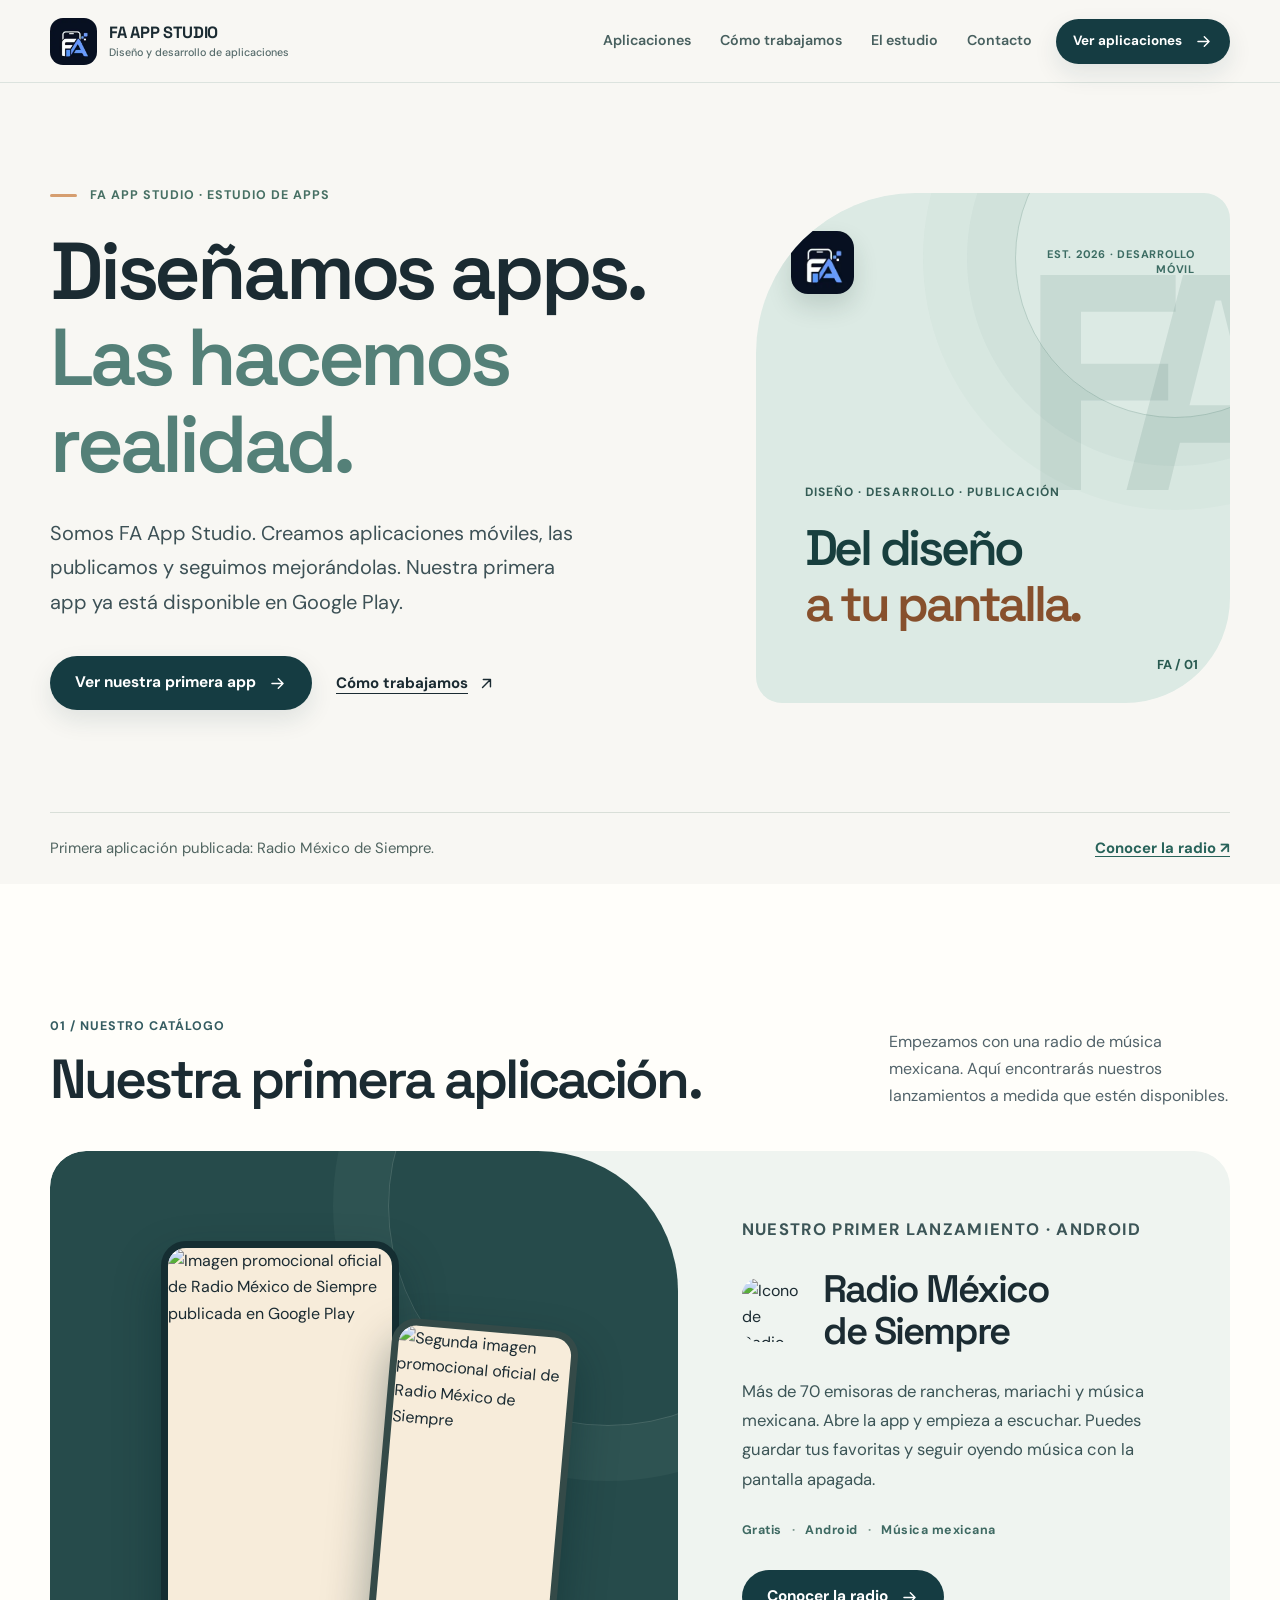
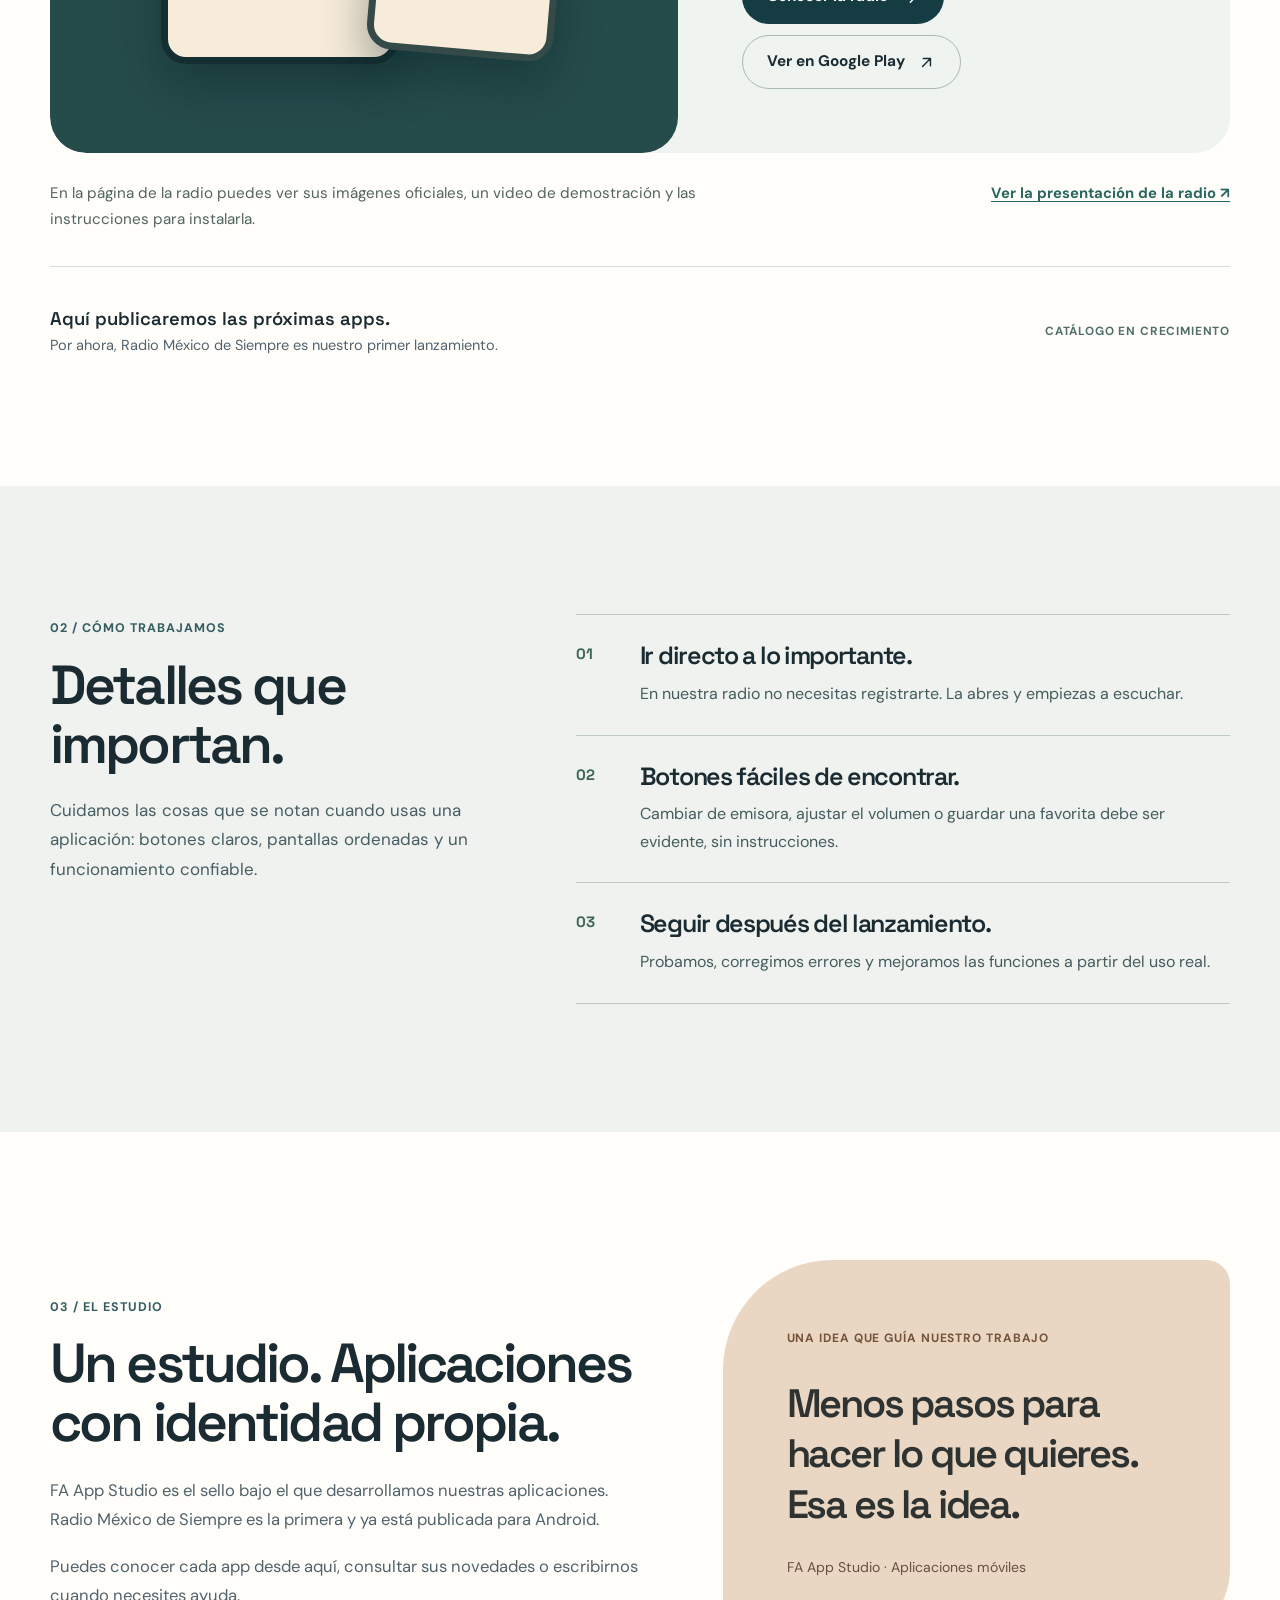
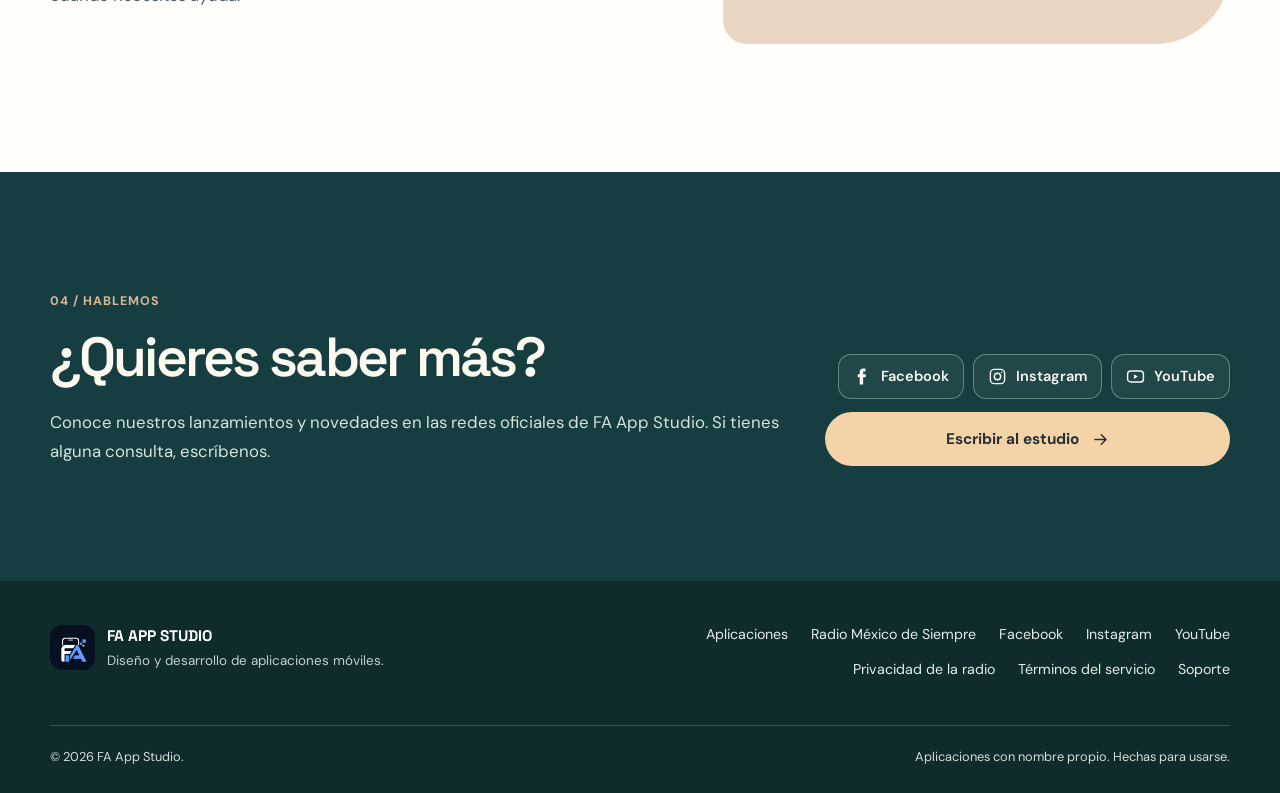
==== commit 93868770: "Add Radio Mexico terms of service" ====
--- a/index.html
+++ b/index.html
@@ -182,6 +182,7 @@
         <a href="https://www.instagram.com/faappstudio/" target="_blank" rel="noopener noreferrer">Instagram</a>
         <a href="https://www.youtube.com/@FAAPPSTUDIO" target="_blank" rel="noopener noreferrer">YouTube</a>
         <a href="/privacy.html">Privacidad de la radio</a>
+        <a href="/terminos.html">Términos del servicio</a>
         <a href="mailto:faappstudio@gmail.com?subject=Soporte%20Radio%20M%C3%A9xico%20de%20Siempre">Soporte</a>
       </nav>
     </div>
@@ -189,5 +190,6 @@
   </div>
 </footer>
 <script src="/assets/catalog.js" defer></script>
+<script src="/assets/analytics-ga4.js" defer></script>
 </body>
-</html>+</html>
